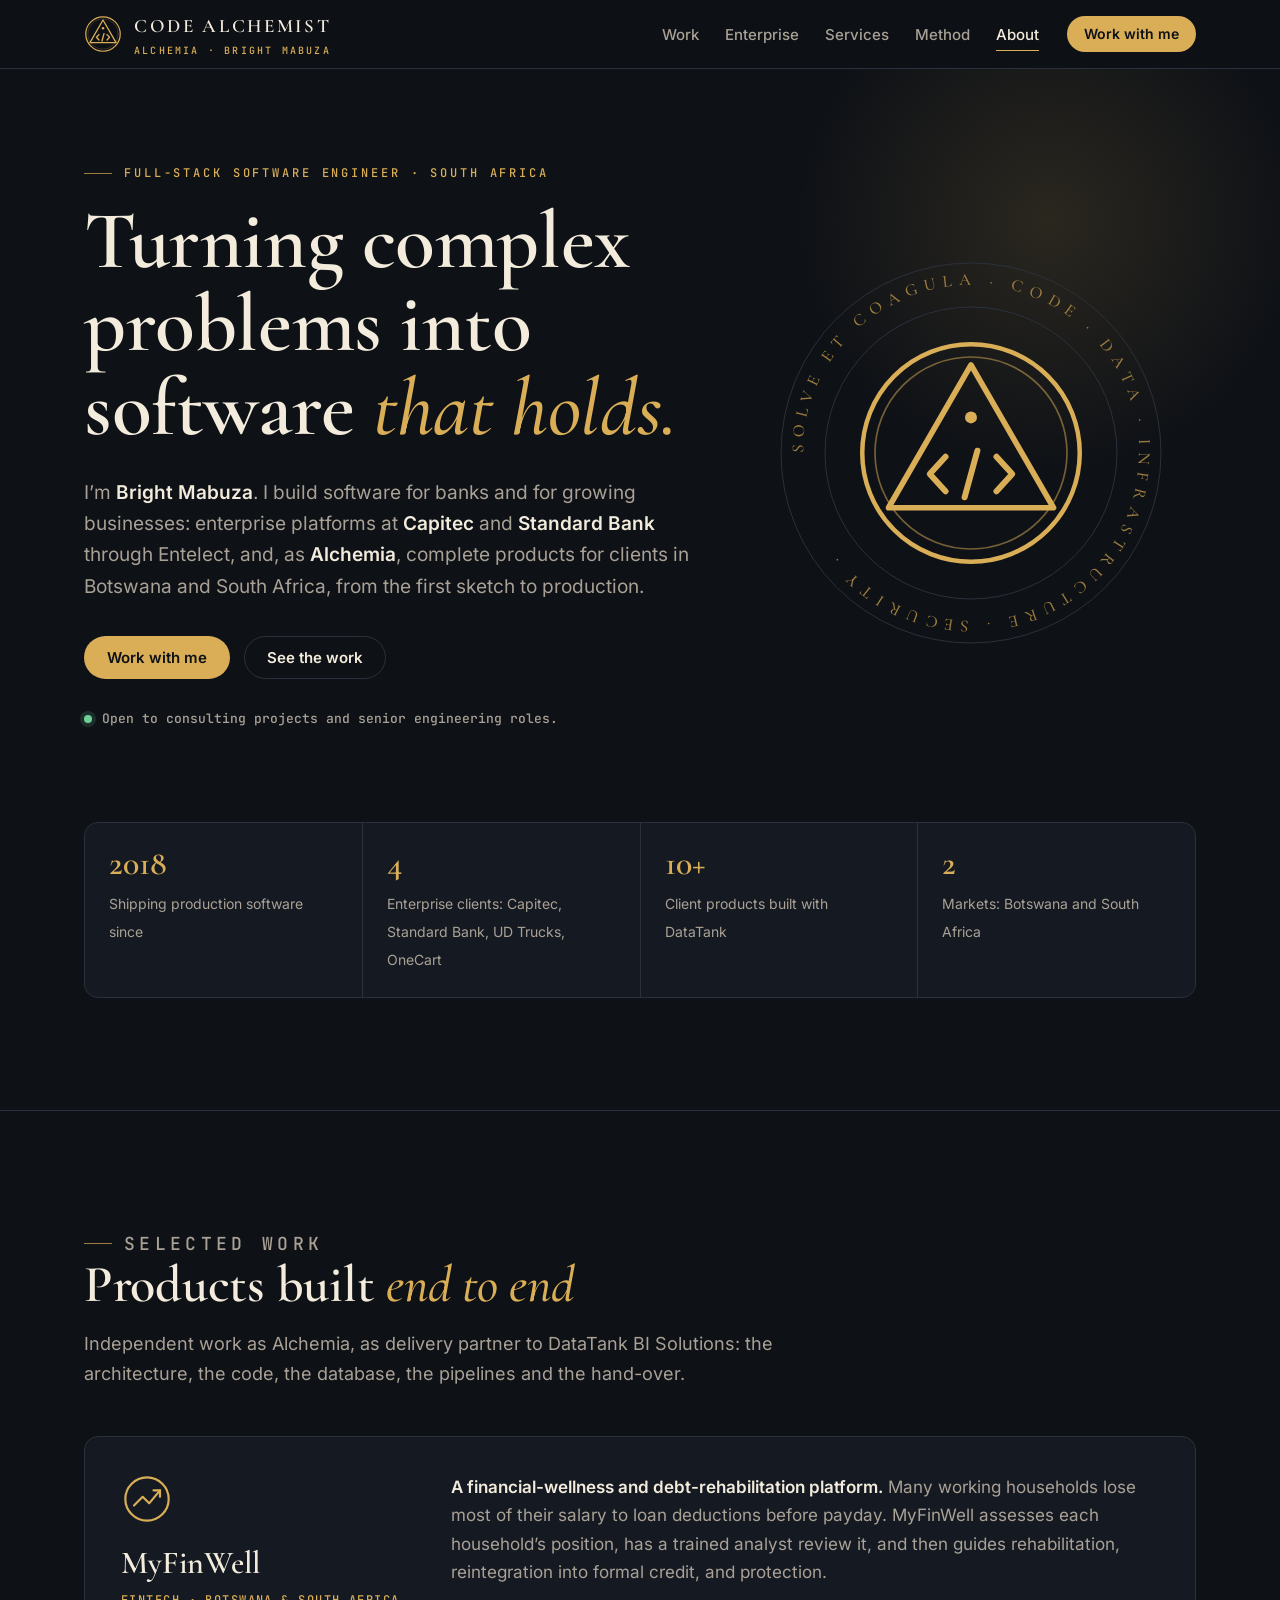
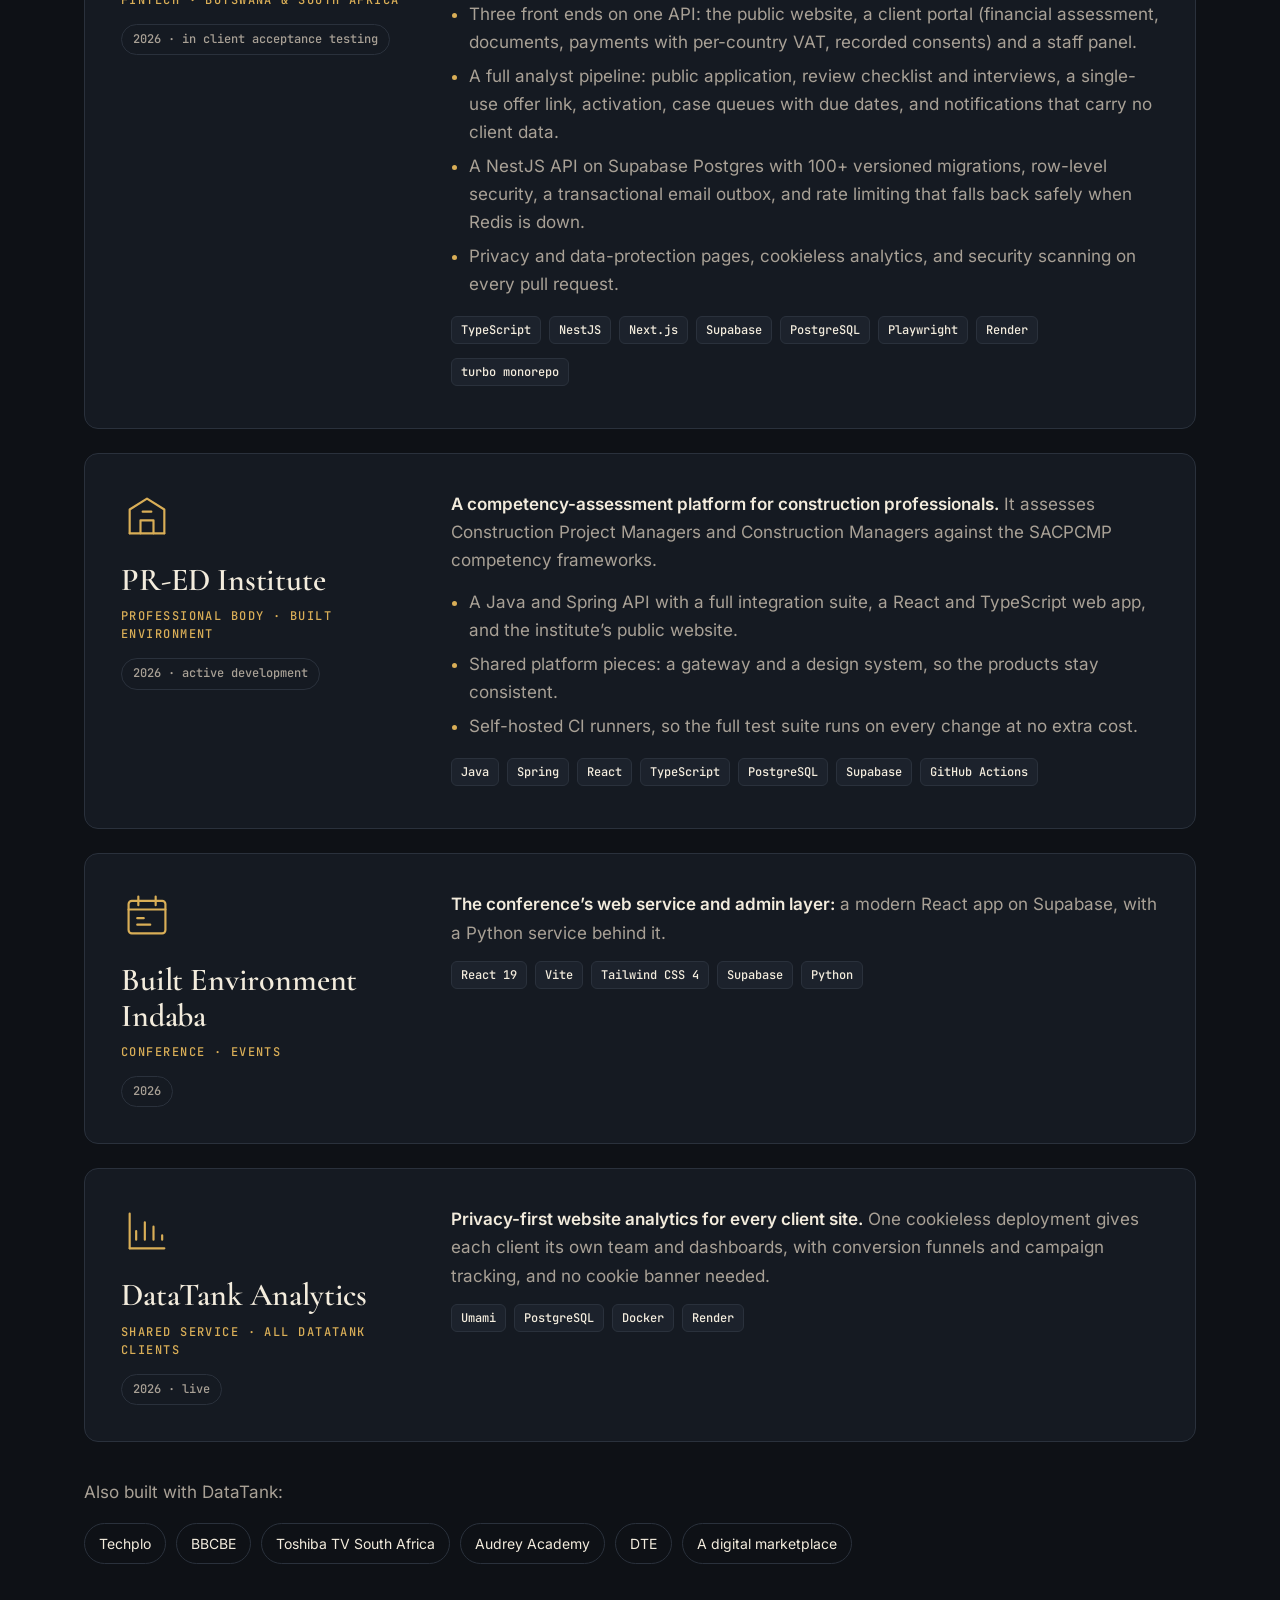
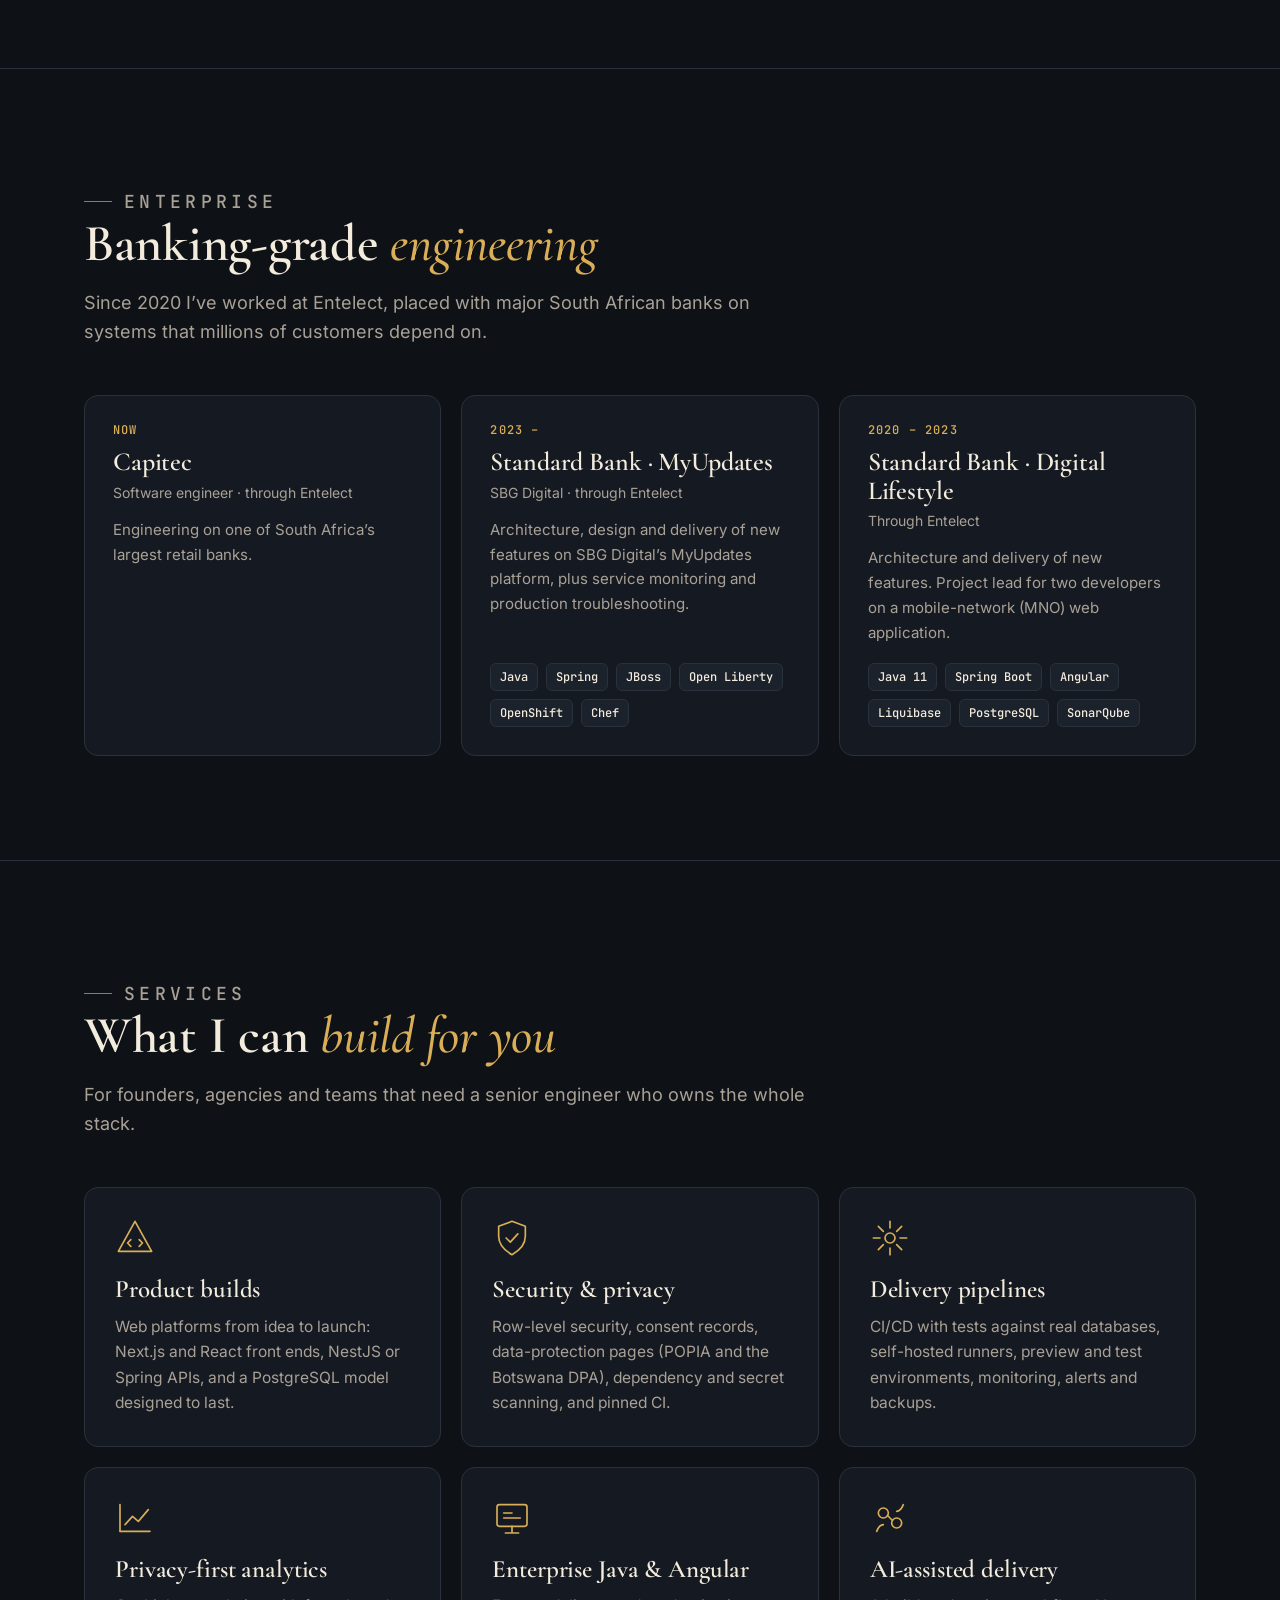
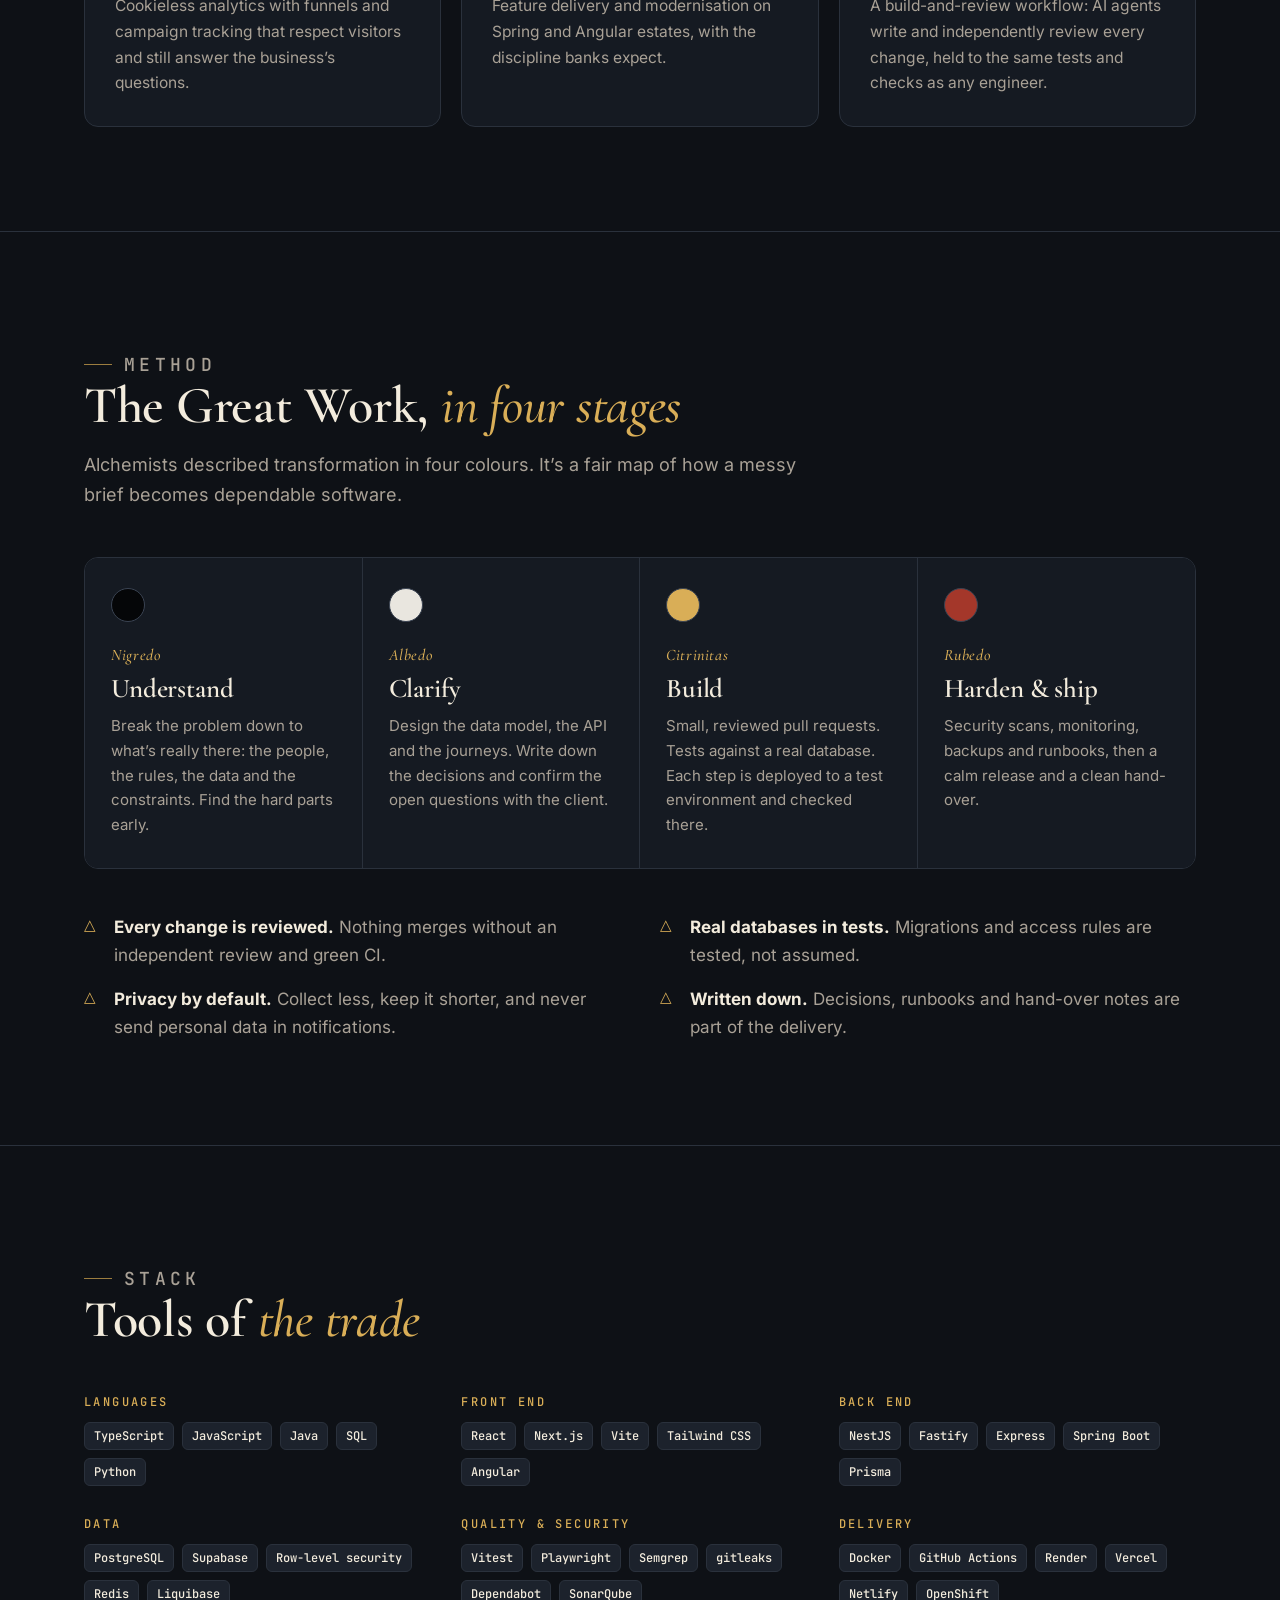
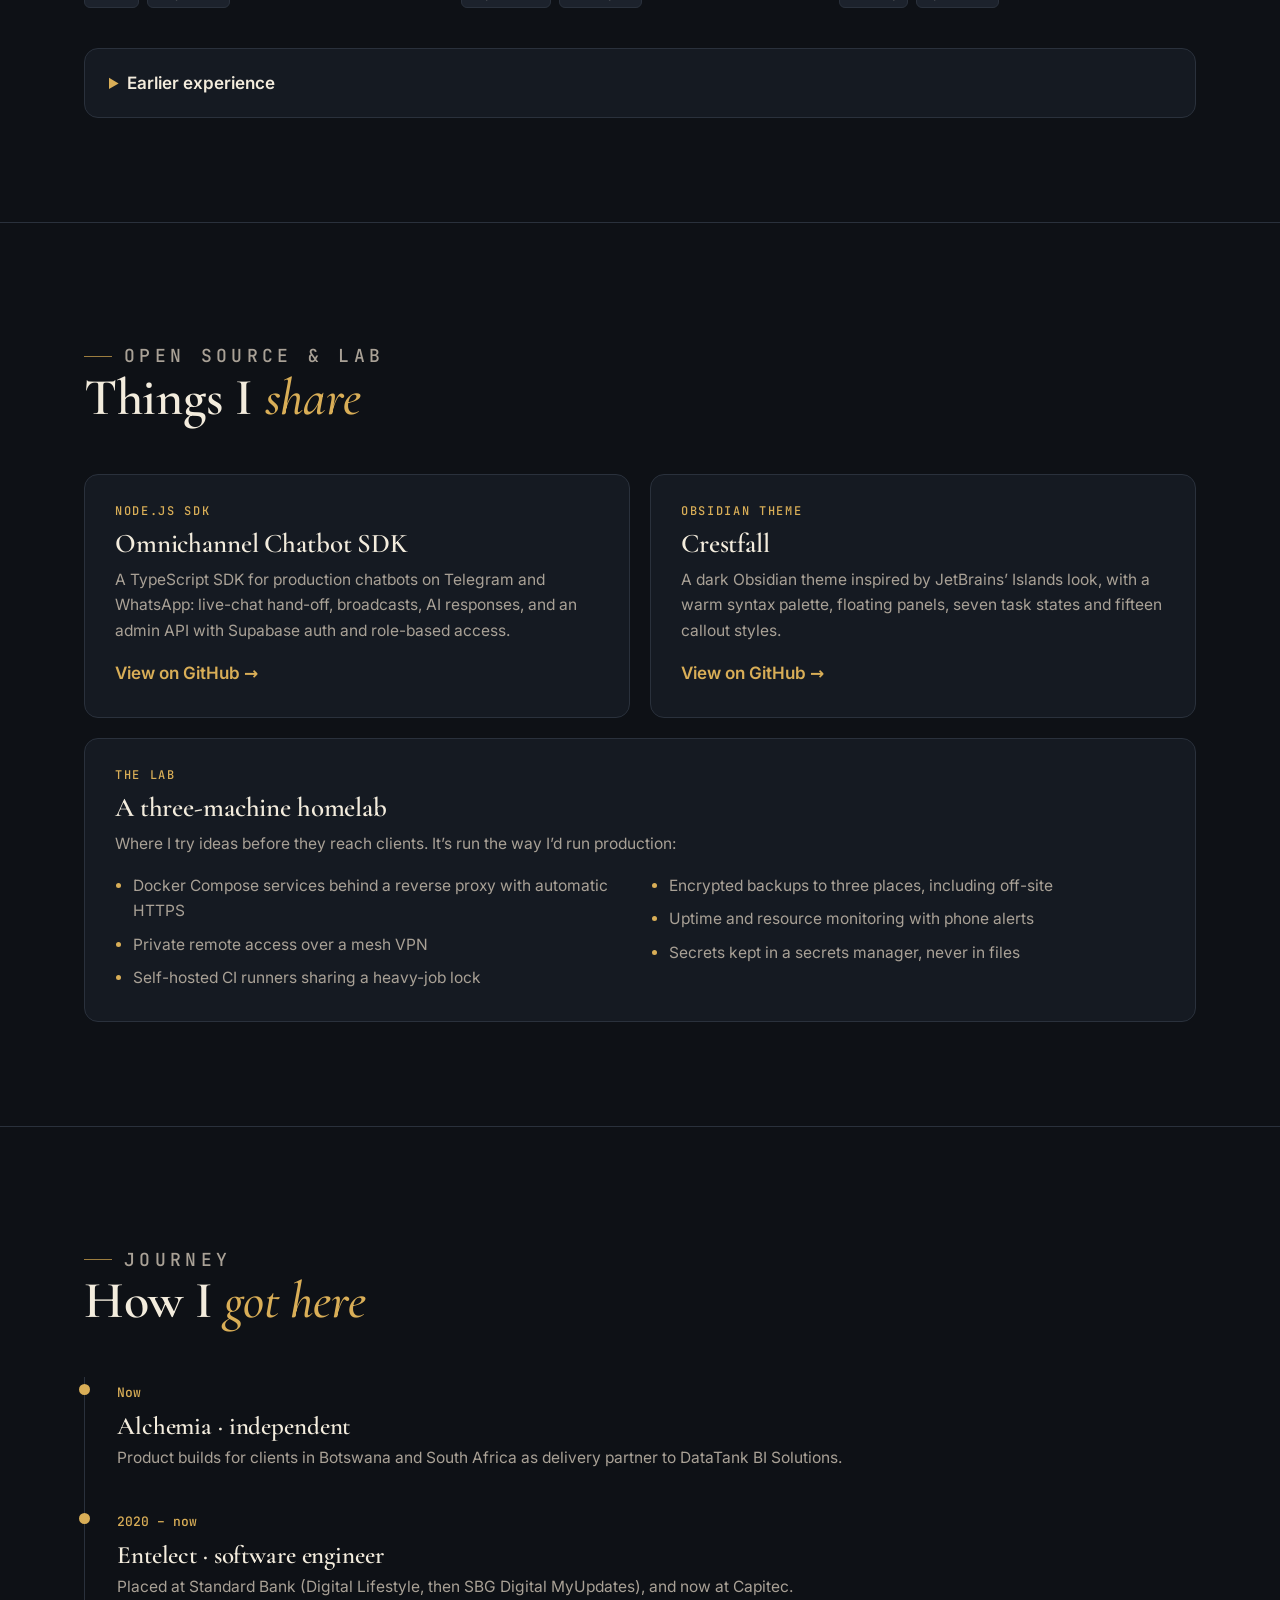
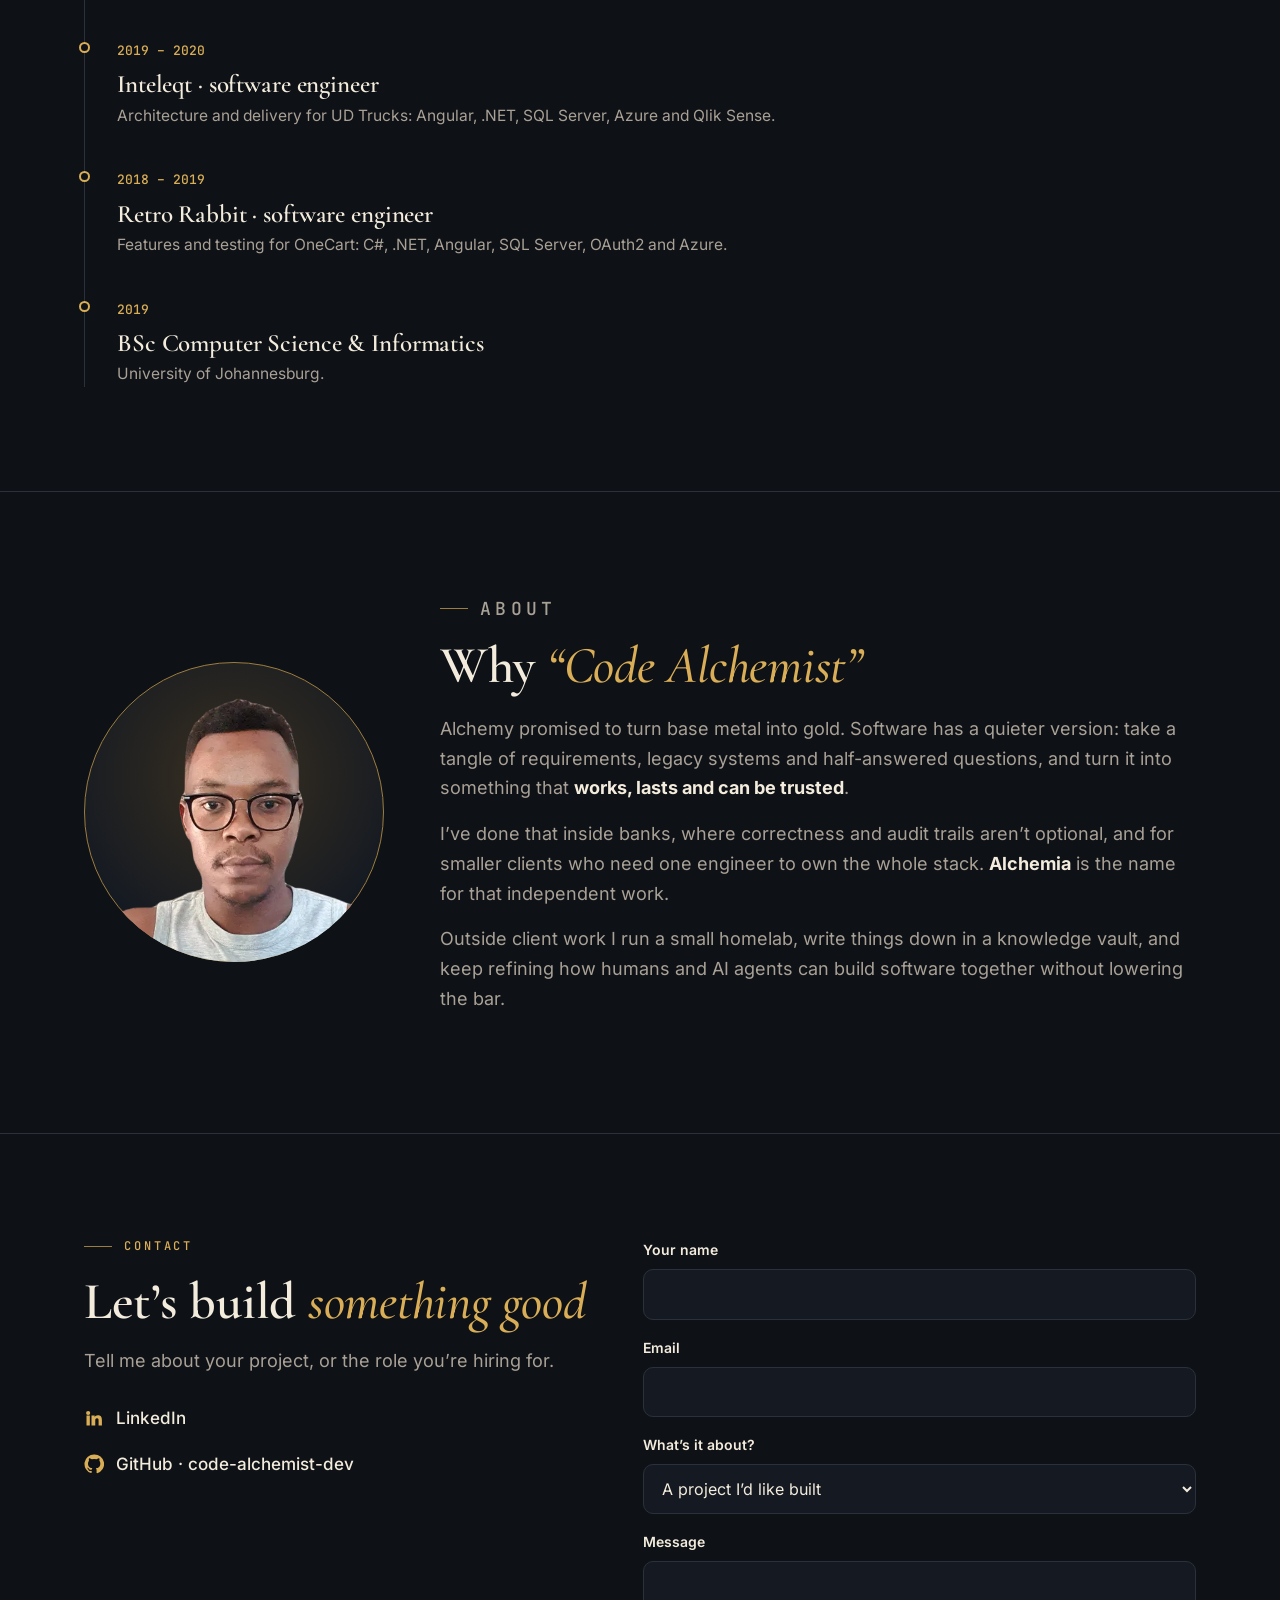
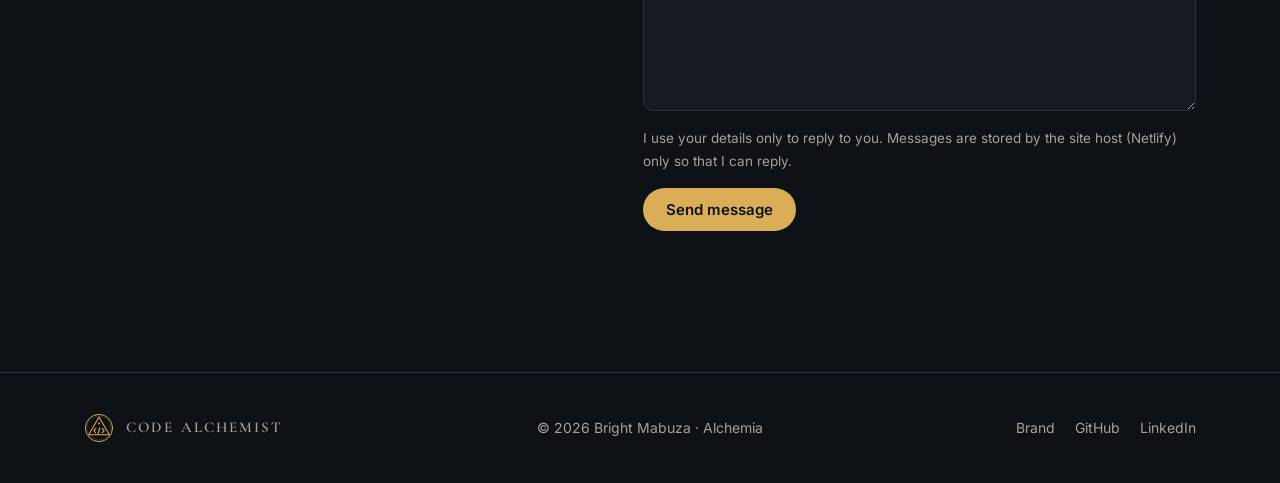
==== index.html @ ad4ffddc "feat: rebuild the portfolio as Code Alchemist · Alchemia A full revamp, from the brand to the conten" ====
<!doctype html>
<html lang="en-ZA">
<head>
  <meta charset="utf-8">
  <meta name="viewport" content="width=device-width, initial-scale=1">
  <title>Bright Mabuza · Code Alchemist — full-stack software engineer</title>
  <meta name="description" content="Bright Mabuza (Code Alchemist, Alchemia) is a full-stack software engineer in South Africa: enterprise banking platforms at Capitec and Standard Bank through Entelect, and product builds for clients in Botswana and South Africa.">
  <link rel="canonical" href="https://bright-mabuza.netlify.app/">
  <meta name="theme-color" content="#0E1116">
  <meta name="color-scheme" content="dark">

  <meta property="og:type" content="website">
  <meta property="og:site_name" content="Code Alchemist · Alchemia">
  <meta property="og:title" content="Bright Mabuza · Code Alchemist">
  <meta property="og:description" content="Full-stack software engineer. Enterprise banking platforms, and product builds from first sketch to production.">
  <meta property="og:url" content="https://bright-mabuza.netlify.app/">
  <meta property="og:image" content="https://bright-mabuza.netlify.app/assets/img/og-image.png">
  <meta property="og:image:width" content="1200">
  <meta property="og:image:height" content="630">
  <meta property="og:image:alt" content="Code Alchemist logo: a gold circle and triangle around code brackets, with the words Code Alchemist, Alchemia, Bright Mabuza.">
  <meta name="twitter:card" content="summary_large_image">

  <link rel="icon" href="/assets/brand/favicon.svg" type="image/svg+xml">
  <link rel="icon" href="/assets/img/favicon-32.png" sizes="32x32" type="image/png">
  <link rel="apple-touch-icon" href="/assets/img/apple-touch-icon.png">
  <link rel="manifest" href="/site.webmanifest">

  <link rel="preload" href="/assets/fonts/cormorant-garamond-latin-600-normal.woff2" as="font" type="font/woff2" crossorigin>
  <link rel="preload" href="/assets/fonts/inter-latin-wght-normal.woff2" as="font" type="font/woff2" crossorigin>
  <link rel="stylesheet" href="/assets/css/styles.css">
  <script src="/assets/js/main.js" defer></script>

  <script type="application/ld+json">
  {
    "@context": "https://schema.org",
    "@type": "Person",
    "name": "Bright Mabuza",
    "alternateName": "Code Alchemist",
    "jobTitle": "Full-stack software engineer",
    "url": "https://bright-mabuza.netlify.app/",
    "image": "https://bright-mabuza.netlify.app/assets/img/bright-mabuza.webp",
    "worksFor": { "@type": "Organization", "name": "Entelect" },
    "alumniOf": { "@type": "CollegeOrUniversity", "name": "University of Johannesburg" },
    "address": { "@type": "PostalAddress", "addressCountry": "ZA" },
    "sameAs": [
      "https://github.com/code-alchemist-dev",
      "https://www.linkedin.com/in/bright-mabuza-08697383/"
    ],
    "knowsAbout": ["TypeScript", "Java", "Spring Boot", "NestJS", "Next.js", "React", "Angular", "PostgreSQL", "Supabase", "DevOps"]
  }
  </script>
</head>
<body>
  <a class="skip-link" href="#main">Skip to content</a>

  <header class="site-header">
    <div class="container header-inner">
      <a class="brand" href="/" aria-label="Code Alchemist, home">
        <img src="/assets/brand/mark.svg" alt="" width="38" height="38">
        <span>
          <span class="brand-name">Code Alchemist</span>
          <span class="brand-sub">ALCHEMIA · BRIGHT MABUZA</span>
        </span>
      </a>
      <button class="nav-toggle" type="button" aria-expanded="false" aria-controls="site-nav" aria-label="Open menu">
        <svg width="22" height="22" viewBox="0 0 24 24" fill="none" stroke="currentColor" stroke-width="2" stroke-linecap="round" aria-hidden="true"><path class="i-open" d="M4 7h16M4 12h16M4 17h16"/><path class="i-close" d="M6 6l12 12M18 6L6 18" hidden/></svg>
      </button>
      <nav class="site-nav" id="site-nav" aria-label="Main">
        <ul class="nav-list">
          <li><a href="#work">Work</a></li>
          <li><a href="#enterprise">Enterprise</a></li>
          <li><a href="#services">Services</a></li>
          <li><a href="#method">Method</a></li>
          <li><a href="#about">About</a></li>
        </ul>
        <a class="btn btn-gold btn-sm" href="#contact">Work with me</a>
      </nav>
    </div>
  </header>

  <main id="main">
    <!-- ================= HERO ================= -->
    <section class="hero" aria-labelledby="hero-title">
      <div class="container">
        <div class="hero-grid">
          <div>
            <p class="eyebrow">Full-stack software engineer · South Africa</p>
            <h1 id="hero-title">Turning complex problems into software <em>that holds.</em></h1>
            <p class="hero-lede">
              I’m <strong>Bright Mabuza</strong>. I build software for banks and for growing businesses:
              enterprise platforms at <strong>Capitec</strong> and <strong>Standard Bank</strong> through Entelect,
              and, as <strong>Alchemia</strong>, complete products for clients in Botswana and South Africa,
              from the first sketch to production.
            </p>
            <div class="hero-ctas">
              <a class="btn btn-gold" href="#contact">Work with me</a>
              <a class="btn btn-ghost" href="#work">See the work</a>
            </div>
            <p class="availability"><span class="dot" aria-hidden="true"></span>Open to consulting projects and senior engineering roles.</p>
          </div>

          <div class="hero-seal" aria-hidden="true">
            <svg viewBox="0 0 400 400">
              <defs><path id="ring-path" d="M200,200 m-168,0 a168,168 0 1,1 336,0 a168,168 0 1,1 -336,0"/></defs>
              <g class="ring">
                <circle cx="200" cy="200" r="190" fill="none" stroke="#2A313C"/>
                <text font-family="Cormorant Garamond, Georgia, serif" font-size="17" letter-spacing="7" fill="#9C7D3F">
                  <textPath href="#ring-path">SOLVE ET COAGULA · CODE · DATA · INFRASTRUCTURE · SECURITY ·</textPath>
                </text>
              </g>
              <circle cx="200" cy="200" r="146" fill="none" stroke="#2A313C"/>
              <g transform="translate(80 80) scale(3.75)" fill="none" stroke="#D9AE57" stroke-linecap="round" stroke-linejoin="round">
                <circle cx="32" cy="32" r="29" stroke-width="1.2"/>
                <circle cx="32" cy="32" r="25.6" stroke-width="0.45" opacity="0.5"/>
                <path d="M32 8.5 L54 46.6 H10 Z" stroke-width="1.5"/>
                <path d="M25.2 33 L21 37.6 L25.2 42.2" stroke-width="1.6"/>
                <path d="M38.8 33 L43 37.6 L38.8 42.2" stroke-width="1.6"/>
                <path d="M33.7 31.4 L30.3 43.8" stroke-width="1.6"/>
                <circle cx="32" cy="22.5" r="1.6" fill="#D9AE57" stroke="none"/>
              </g>
            </svg>
          </div>
        </div>

        <ul class="facts">
          <li><b>2018</b><span>Shipping production software since</span></li>
          <li><b>4</b><span>Enterprise clients: Capitec, Standard Bank, UD Trucks, OneCart</span></li>
          <li><b>10+</b><span>Client products built with DataTank</span></li>
          <li><b>2</b><span>Markets: Botswana and South Africa</span></li>
        </ul>
      </div>
    </section>

    <!-- ================= WORK ================= -->
    <section id="work" aria-labelledby="work-title">
      <div class="container">
        <div class="section-head reveal">
          <p class="eyebrow">Selected work</p>
          <h2 id="work-title">Products built <em>end to end</em></h2>
          <p>Independent work as Alchemia, as delivery partner to DataTank BI Solutions: the architecture, the code, the database, the pipelines and the hand-over.</p>
        </div>

        <div class="work-list">
          <article class="case reveal" aria-labelledby="c-mfw">
            <div class="case-meta">
              <svg class="glyph" viewBox="0 0 48 48" fill="none" stroke="currentColor" stroke-width="2" stroke-linecap="round" stroke-linejoin="round" aria-hidden="true"><circle cx="24" cy="24" r="20"/><path d="M12 30l8-8 6 6 10-12"/><path d="M30 16h6v6"/></svg>
              <h3 id="c-mfw">MyFinWell</h3>
              <p class="client">Fintech · Botswana &amp; South Africa</p>
              <span class="status">2026 · in client acceptance testing</span>
            </div>
            <div class="case-body">
              <p><strong>A financial-wellness and debt-rehabilitation platform.</strong> Many working households lose most of their salary to loan deductions before payday. MyFinWell assesses each household’s position, has a trained analyst review it, and then guides rehabilitation, reintegration into formal credit, and protection.</p>
              <ul>
                <li>Three front ends on one API: the public website, a client portal (financial assessment, documents, payments with per-country VAT, recorded consents) and a staff panel.</li>
                <li>A full analyst pipeline: public application, review checklist and interviews, a single-use offer link, activation, case queues with due dates, and notifications that carry no client data.</li>
                <li>A NestJS API on Supabase Postgres with 100+ versioned migrations, row-level security, a transactional email outbox, and rate limiting that falls back safely when Redis is down.</li>
                <li>Privacy and data-protection pages, cookieless analytics, and security scanning on every pull request.</li>
              </ul>
              <ul class="tags" aria-label="Technologies">
                <li>TypeScript</li><li>NestJS</li><li>Next.js</li><li>Supabase</li><li>PostgreSQL</li><li>Playwright</li><li>Render</li><li>turbo monorepo</li>
              </ul>
            </div>
          </article>

          <article class="case reveal" aria-labelledby="c-pred">
            <div class="case-meta">
              <svg class="glyph" viewBox="0 0 48 48" fill="none" stroke="currentColor" stroke-width="2" stroke-linecap="round" stroke-linejoin="round" aria-hidden="true"><path d="M8 40V18l16-10 16 10v22"/><path d="M8 40h32"/><path d="M18 40V28h12v12"/><path d="M20 20h8"/></svg>
              <h3 id="c-pred">PR-ED Institute</h3>
              <p class="client">Professional body · built environment</p>
              <span class="status">2026 · active development</span>
            </div>
            <div class="case-body">
              <p><strong>A competency-assessment platform for construction professionals.</strong> It assesses Construction Project Managers and Construction Managers against the SACPCMP competency frameworks.</p>
              <ul>
                <li>A Java and Spring API with a full integration suite, a React and TypeScript web app, and the institute’s public website.</li>
                <li>Shared platform pieces: a gateway and a design system, so the products stay consistent.</li>
                <li>Self-hosted CI runners, so the full test suite runs on every change at no extra cost.</li>
              </ul>
              <ul class="tags" aria-label="Technologies">
                <li>Java</li><li>Spring</li><li>React</li><li>TypeScript</li><li>PostgreSQL</li><li>Supabase</li><li>GitHub Actions</li>
              </ul>
            </div>
          </article>

          <article class="case reveal" aria-labelledby="c-bei">
            <div class="case-meta">
              <svg class="glyph" viewBox="0 0 48 48" fill="none" stroke="currentColor" stroke-width="2" stroke-linecap="round" stroke-linejoin="round" aria-hidden="true"><rect x="7" y="10" width="34" height="30" rx="3"/><path d="M7 18h34M16 6v8M32 6v8"/><path d="M15 26h6M15 32h12"/></svg>
              <h3 id="c-bei">Built Environment Indaba</h3>
              <p class="client">Conference · events</p>
              <span class="status">2026</span>
            </div>
            <div class="case-body">
              <p><strong>The conference’s web service and admin layer:</strong> a modern React app on Supabase, with a Python service behind it.</p>
              <ul class="tags" aria-label="Technologies">
                <li>React 19</li><li>Vite</li><li>Tailwind CSS 4</li><li>Supabase</li><li>Python</li>
              </ul>
            </div>
          </article>

          <article class="case reveal" aria-labelledby="c-an">
            <div class="case-meta">
              <svg class="glyph" viewBox="0 0 48 48" fill="none" stroke="currentColor" stroke-width="2" stroke-linecap="round" stroke-linejoin="round" aria-hidden="true"><path d="M8 40V8"/><path d="M8 40h32"/><path d="M14 32v-8M22 32V16M30 32v-12M38 32v-4"/></svg>
              <h3 id="c-an">DataTank Analytics</h3>
              <p class="client">Shared service · all DataTank clients</p>
              <span class="status">2026 · live</span>
            </div>
            <div class="case-body">
              <p><strong>Privacy-first website analytics for every client site.</strong> One cookieless deployment gives each client its own team and dashboards, with conversion funnels and campaign tracking, and no cookie banner needed.</p>
              <ul class="tags" aria-label="Technologies">
                <li>Umami</li><li>PostgreSQL</li><li>Docker</li><li>Render</li>
              </ul>
            </div>
          </article>
        </div>

        <div class="more-clients reveal">
          <p>Also built with DataTank:</p>
          <ul>
            <li>Techplo</li><li>BBCBE</li><li>Toshiba TV South Africa</li><li>Audrey Academy</li><li>DTE</li><li>A digital marketplace</li>
          </ul>
        </div>
      </div>
    </section>

    <!-- ================= ENTERPRISE ================= -->
    <section id="enterprise" aria-labelledby="ent-title">
      <div class="container">
        <div class="section-head reveal">
          <p class="eyebrow">Enterprise</p>
          <h2 id="ent-title">Banking-grade <em>engineering</em></h2>
          <p>Since 2020 I’ve worked at Entelect, placed with major South African banks on systems that millions of customers depend on.</p>
        </div>
        <div class="enterprise">
          <article class="ent reveal">
            <span class="when">NOW</span>
            <h3>Capitec</h3>
            <p class="via">Software engineer · through Entelect</p>
            <p>Engineering on one of South Africa’s largest retail banks.</p>
          </article>
          <article class="ent reveal">
            <span class="when">2023 –</span>
            <h3>Standard Bank · MyUpdates</h3>
            <p class="via">SBG Digital · through Entelect</p>
            <p>Architecture, design and delivery of new features on SBG Digital’s MyUpdates platform, plus service monitoring and production troubleshooting.</p>
            <ul class="tags" aria-label="Technologies"><li>Java</li><li>Spring</li><li>JBoss</li><li>Open Liberty</li><li>OpenShift</li><li>Chef</li></ul>
          </article>
          <article class="ent reveal">
            <span class="when">2020 – 2023</span>
            <h3>Standard Bank · Digital Lifestyle</h3>
            <p class="via">Through Entelect</p>
            <p>Architecture and delivery of new features. Project lead for two developers on a mobile-network (MNO) web application.</p>
            <ul class="tags" aria-label="Technologies"><li>Java 11</li><li>Spring Boot</li><li>Angular</li><li>Liquibase</li><li>PostgreSQL</li><li>SonarQube</li></ul>
          </article>
        </div>
      </div>
    </section>

    <!-- ================= SERVICES ================= -->
    <section id="services" aria-labelledby="svc-title">
      <div class="container">
        <div class="section-head reveal">
          <p class="eyebrow">Services</p>
          <h2 id="svc-title">What I can <em>build for you</em></h2>
          <p>For founders, agencies and teams that need a senior engineer who owns the whole stack.</p>
        </div>
        <div class="services">
          <article class="service reveal">
            <svg class="glyph" viewBox="0 0 48 48" fill="none" stroke="currentColor" stroke-width="2" stroke-linecap="round" stroke-linejoin="round" aria-hidden="true"><path d="M24 4L44 40H4Z"/><path d="M19 26l-4 4 4 4M29 26l4 4-4 4"/></svg>
            <h3>Product builds</h3>
            <p>Web platforms from idea to launch: Next.js and React front ends, NestJS or Spring APIs, and a PostgreSQL model designed to last.</p>
          </article>
          <article class="service reveal">
            <svg class="glyph" viewBox="0 0 48 48" fill="none" stroke="currentColor" stroke-width="2" stroke-linecap="round" stroke-linejoin="round" aria-hidden="true"><path d="M24 4l16 6v12c0 10-7 17-16 22C15 39 8 32 8 22V10Z"/><path d="M17 24l5 5 9-10"/></svg>
            <h3>Security &amp; privacy</h3>
            <p>Row-level security, consent records, data-protection pages (POPIA and the Botswana DPA), dependency and secret scanning, and pinned CI.</p>
          </article>
          <article class="service reveal">
            <svg class="glyph" viewBox="0 0 48 48" fill="none" stroke="currentColor" stroke-width="2" stroke-linecap="round" stroke-linejoin="round" aria-hidden="true"><circle cx="24" cy="24" r="6"/><path d="M24 4v8M24 36v8M4 24h8M36 24h8M10 10l6 6M32 32l6 6M38 10l-6 6M16 32l-6 6"/></svg>
            <h3>Delivery pipelines</h3>
            <p>CI/CD with tests against real databases, self-hosted runners, preview and test environments, monitoring, alerts and backups.</p>
          </article>
          <article class="service reveal">
            <svg class="glyph" viewBox="0 0 48 48" fill="none" stroke="currentColor" stroke-width="2" stroke-linecap="round" stroke-linejoin="round" aria-hidden="true"><path d="M6 40V8"/><path d="M6 40h36"/><path d="M12 32l9-10 7 6 12-14"/></svg>
            <h3>Privacy-first analytics</h3>
            <p>Cookieless analytics with funnels and campaign tracking that respect visitors and still answer the business’s questions.</p>
          </article>
          <article class="service reveal">
            <svg class="glyph" viewBox="0 0 48 48" fill="none" stroke="currentColor" stroke-width="2" stroke-linecap="round" stroke-linejoin="round" aria-hidden="true"><rect x="6" y="8" width="36" height="26" rx="3"/><path d="M16 42h16M24 34v8"/><path d="M14 18h10M14 24h20"/></svg>
            <h3>Enterprise Java &amp; Angular</h3>
            <p>Feature delivery and modernisation on Spring and Angular estates, with the discipline banks expect.</p>
          </article>
          <article class="service reveal">
            <svg class="glyph" viewBox="0 0 48 48" fill="none" stroke="currentColor" stroke-width="2" stroke-linecap="round" stroke-linejoin="round" aria-hidden="true"><circle cx="16" cy="18" r="6"/><circle cx="32" cy="30" r="6"/><path d="M21 21l6 6"/><path d="M8 40c2-5 5-8 8-8M40 8c-2 5-5 8-8 8"/></svg>
            <h3>AI-assisted delivery</h3>
            <p>A build-and-review workflow: AI agents write and independently review every change, held to the same tests and checks as any engineer.</p>
          </article>
        </div>
      </div>
    </section>

    <!-- ================= METHOD ================= -->
    <section id="method" aria-labelledby="method-title">
      <div class="container">
        <div class="section-head reveal">
          <p class="eyebrow">Method</p>
          <h2 id="method-title">The Great Work, <em>in four stages</em></h2>
          <p>Alchemists described transformation in four colours. It’s a fair map of how a messy brief becomes dependable software.</p>
        </div>
        <ol class="stages reveal">
          <li class="stage s-nigredo"><div class="swatch" aria-hidden="true"></div><span class="latin">Nigredo</span><h3>Understand</h3><p>Break the problem down to what’s really there: the people, the rules, the data and the constraints. Find the hard parts early.</p></li>
          <li class="stage s-albedo"><div class="swatch" aria-hidden="true"></div><span class="latin">Albedo</span><h3>Clarify</h3><p>Design the data model, the API and the journeys. Write down the decisions and confirm the open questions with the client.</p></li>
          <li class="stage s-citrinitas"><div class="swatch" aria-hidden="true"></div><span class="latin">Citrinitas</span><h3>Build</h3><p>Small, reviewed pull requests. Tests against a real database. Each step is deployed to a test environment and checked there.</p></li>
          <li class="stage s-rubedo"><div class="swatch" aria-hidden="true"></div><span class="latin">Rubedo</span><h3>Harden &amp; ship</h3><p>Security scans, monitoring, backups and runbooks, then a calm release and a clean hand-over.</p></li>
        </ol>
        <ul class="principles reveal">
          <li><strong>Every change is reviewed.</strong> Nothing merges without an independent review and green CI.</li>
          <li><strong>Real databases in tests.</strong> Migrations and access rules are tested, not assumed.</li>
          <li><strong>Privacy by default.</strong> Collect less, keep it shorter, and never send personal data in notifications.</li>
          <li><strong>Written down.</strong> Decisions, runbooks and hand-over notes are part of the delivery.</li>
        </ul>
      </div>
    </section>

    <!-- ================= STACK ================= -->
    <section id="stack" aria-labelledby="stack-title">
      <div class="container">
        <div class="section-head reveal">
          <p class="eyebrow">Stack</p>
          <h2 id="stack-title">Tools of <em>the trade</em></h2>
        </div>
        <div class="stack reveal">
          <div class="stack-group"><h3>Languages</h3><ul class="tags"><li>TypeScript</li><li>JavaScript</li><li>Java</li><li>SQL</li><li>Python</li></ul></div>
          <div class="stack-group"><h3>Front end</h3><ul class="tags"><li>React</li><li>Next.js</li><li>Vite</li><li>Tailwind CSS</li><li>Angular</li></ul></div>
          <div class="stack-group"><h3>Back end</h3><ul class="tags"><li>NestJS</li><li>Fastify</li><li>Express</li><li>Spring Boot</li><li>Prisma</li></ul></div>
          <div class="stack-group"><h3>Data</h3><ul class="tags"><li>PostgreSQL</li><li>Supabase</li><li>Row-level security</li><li>Redis</li><li>Liquibase</li></ul></div>
          <div class="stack-group"><h3>Quality &amp; security</h3><ul class="tags"><li>Vitest</li><li>Playwright</li><li>Semgrep</li><li>gitleaks</li><li>Dependabot</li><li>SonarQube</li></ul></div>
          <div class="stack-group"><h3>Delivery</h3><ul class="tags"><li>Docker</li><li>GitHub Actions</li><li>Render</li><li>Vercel</li><li>Netlify</li><li>OpenShift</li></ul></div>
        </div>
        <details class="earlier reveal">
          <summary>Earlier experience</summary>
          <ul class="tags"><li>C# / .NET</li><li>MS SQL Server</li><li>Azure</li><li>OAuth2</li><li>Qlik Sense</li><li>JBoss</li><li>Open Liberty</li><li>IBM DB2</li><li>Chef</li><li>Bamboo</li><li>Nexus</li><li>Dart / Flutter</li><li>Kubernetes (k3s)</li></ul>
        </details>
      </div>
    </section>

    <!-- ================= OPEN SOURCE & LAB ================= -->
    <section id="open-source" aria-labelledby="os-title">
      <div class="container">
        <div class="section-head reveal">
          <p class="eyebrow">Open source &amp; lab</p>
          <h2 id="os-title">Things I <em>share</em></h2>
        </div>
        <div class="two-col">
          <article class="card reveal">
            <p class="kicker">Node.js SDK</p>
            <h3>Omnichannel Chatbot SDK</h3>
            <p>A TypeScript SDK for production chatbots on Telegram and WhatsApp: live-chat hand-off, broadcasts, AI responses, and an admin API with Supabase auth and role-based access.</p>
            <a class="link" href="https://github.com/DataTank-BI-Solutions/omnichannel-chatbot-sdk" rel="noopener">View on GitHub <span aria-hidden="true">→</span></a>
          </article>
          <article class="card reveal">
            <p class="kicker">Obsidian theme</p>
            <h3>Crestfall</h3>
            <p>A dark Obsidian theme inspired by JetBrains’ Islands look, with a warm syntax palette, floating panels, seven task states and fifteen callout styles.</p>
            <a class="link" href="https://github.com/code-alchemist-dev/obsidian-crestfall" rel="noopener">View on GitHub <span aria-hidden="true">→</span></a>
          </article>
        </div>
        <article class="card lab reveal">
          <p class="kicker">The lab</p>
          <h3>A three-machine homelab</h3>
          <p>Where I try ideas before they reach clients. It’s run the way I’d run production:</p>
          <ul>
            <li>Docker Compose services behind a reverse proxy with automatic HTTPS</li>
            <li>Private remote access over a mesh VPN</li>
            <li>Self-hosted CI runners sharing a heavy-job lock</li>
            <li>Encrypted backups to three places, including off-site</li>
            <li>Uptime and resource monitoring with phone alerts</li>
            <li>Secrets kept in a secrets manager, never in files</li>
          </ul>
        </article>
      </div>
    </section>

    <!-- ================= JOURNEY ================= -->
    <section id="journey" aria-labelledby="journey-title">
      <div class="container">
        <div class="section-head reveal">
          <p class="eyebrow">Journey</p>
          <h2 id="journey-title">How I <em>got here</em></h2>
        </div>
        <ol class="timeline reveal">
          <li class="now"><span class="when">Now</span><h3>Alchemia · independent</h3><p>Product builds for clients in Botswana and South Africa as delivery partner to DataTank BI Solutions.</p></li>
          <li class="now"><span class="when">2020 – now</span><h3>Entelect · software engineer</h3><p>Placed at Standard Bank (Digital Lifestyle, then SBG Digital MyUpdates), and now at Capitec.</p></li>
          <li><span class="when">2019 – 2020</span><h3>Inteleqt · software engineer</h3><p>Architecture and delivery for UD Trucks: Angular, .NET, SQL Server, Azure and Qlik Sense.</p></li>
          <li><span class="when">2018 – 2019</span><h3>Retro Rabbit · software engineer</h3><p>Features and testing for OneCart: C#, .NET, Angular, SQL Server, OAuth2 and Azure.</p></li>
          <li><span class="when">2019</span><h3>BSc Computer Science &amp; Informatics</h3><p>University of Johannesburg.</p></li>
        </ol>
      </div>
    </section>

    <!-- ================= ABOUT ================= -->
    <section id="about" aria-labelledby="about-title">
      <div class="container about">
        <div class="portrait reveal">
          <img src="/assets/img/bright-mabuza.webp" alt="Bright Mabuza" width="480" height="480" loading="lazy" decoding="async">
        </div>
        <div class="reveal">
          <p class="eyebrow">About</p>
          <h2 id="about-title">Why <em>“Code Alchemist”</em></h2>
          <p class="gap-top">Alchemy promised to turn base metal into gold. Software has a quieter version: take a tangle of requirements, legacy systems and half-answered questions, and turn it into something that <strong>works, lasts and can be trusted</strong>.</p>
          <p>I’ve done that inside banks, where correctness and audit trails aren’t optional, and for smaller clients who need one engineer to own the whole stack. <strong>Alchemia</strong> is the name for that independent work.</p>
          <p>Outside client work I run a small homelab, write things down in a knowledge vault, and keep refining how humans and AI agents can build software together without lowering the bar.</p>
        </div>
      </div>
    </section>

    <!-- ================= CONTACT ================= -->
    <section id="contact" aria-labelledby="contact-title">
      <div class="container contact">
        <div class="reveal">
          <p class="eyebrow">Contact</p>
          <h2 id="contact-title">Let’s build <em>something good</em></h2>
          <p class="contact-intro">Tell me about your project, or the role you’re hiring for.</p>
          <ul class="contact-links">
            <li><a href="https://www.linkedin.com/in/bright-mabuza-08697383/" rel="noopener"><svg viewBox="0 0 24 24" fill="currentColor" aria-hidden="true"><path d="M4.98 3.5a2.5 2.5 0 1 1 0 5 2.5 2.5 0 0 1 0-5zM3 9h4v12H3zM9 9h3.8v1.7h.1c.5-1 1.8-2 3.8-2 4 0 4.8 2.6 4.8 6V21h-4v-5.6c0-1.3 0-3-1.9-3s-2.1 1.4-2.1 2.9V21H9z"/></svg>LinkedIn</a></li>
            <li><a href="https://github.com/code-alchemist-dev" rel="noopener"><svg viewBox="0 0 24 24" fill="currentColor" aria-hidden="true"><path d="M12 .5a11.5 11.5 0 0 0-3.6 22.4c.6.1.8-.3.8-.6v-2c-3.2.7-3.9-1.5-3.9-1.5-.5-1.3-1.3-1.7-1.3-1.7-1-.7.1-.7.1-.7 1.2.1 1.8 1.2 1.8 1.2 1 1.8 2.8 1.3 3.5 1 .1-.8.4-1.3.7-1.6-2.6-.3-5.3-1.3-5.3-5.7 0-1.3.5-2.3 1.2-3.1-.1-.3-.5-1.5.1-3.1 0 0 1-.3 3.2 1.2a11 11 0 0 1 5.8 0c2.2-1.5 3.2-1.2 3.2-1.2.6 1.6.2 2.8.1 3.1.8.8 1.2 1.8 1.2 3.1 0 4.4-2.7 5.4-5.3 5.7.4.4.8 1.1.8 2.2v3.2c0 .3.2.7.8.6A11.5 11.5 0 0 0 12 .5z"/></svg>GitHub · code-alchemist-dev</a></li>
          </ul>
        </div>

        <form class="reveal" name="contact" method="POST" action="/thanks.html" data-netlify="true" netlify-honeypot="company" novalidate>
          <input type="hidden" name="form-name" value="contact">
          <p class="hp"><label>Leave this empty <input name="company" tabindex="-1" autocomplete="off"></label></p>
          <div class="field"><label for="f-name">Your name</label><input id="f-name" name="name" autocomplete="name" required></div>
          <div class="field"><label for="f-email">Email</label><input id="f-email" name="email" type="email" autocomplete="email" required></div>
          <div class="field">
            <label for="f-topic">What’s it about?</label>
            <select id="f-topic" name="topic">
              <option>A project I’d like built</option>
              <option>A role I’m hiring for</option>
              <option>Something else</option>
            </select>
          </div>
          <div class="field"><label for="f-msg">Message</label><textarea id="f-msg" name="message" required></textarea></div>
          <p class="privacy-note">I use your details only to reply to you. Messages are stored by the site host (Netlify) only so that I can reply.</p>
          <div><button class="btn btn-gold" type="submit">Send message</button></div>
          <p class="form-status" role="status" aria-live="polite"></p>
        </form>
      </div>
    </section>
  </main>

  <footer class="site-footer">
    <div class="container footer-inner">
      <a class="brand" href="/" aria-label="Code Alchemist, home"><img src="/assets/brand/mark.svg" alt="" width="30" height="30"><span class="brand-name brand-name-sm">Code Alchemist</span></a>
      <p>© <span data-year>2026</span> Bright Mabuza · Alchemia</p>
      <ul>
        <li><a href="/brand.html">Brand</a></li>
        <li><a href="https://github.com/code-alchemist-dev" rel="noopener">GitHub</a></li>
        <li><a href="https://www.linkedin.com/in/bright-mabuza-08697383/" rel="noopener">LinkedIn</a></li>
      </ul>
    </div>
  </footer>
</body>
</html>
---- assets/css/styles.css ----
/* Code Alchemist — Alchemia. Brand tokens, layout and components.
   Contrast (on --ink #0E1116): --cream 15.6:1, --muted 7.4:1, --gold 9.1:1, --gold-dim 5.0:1. */

@font-face {
  font-family: 'Cormorant Garamond';
  src: url('../fonts/cormorant-garamond-latin-500-normal.woff2') format('woff2');
  font-weight: 500; font-style: normal; font-display: swap;
}
@font-face {
  font-family: 'Cormorant Garamond';
  src: url('../fonts/cormorant-garamond-latin-500-italic.woff2') format('woff2');
  font-weight: 500; font-style: italic; font-display: swap;
}
@font-face {
  font-family: 'Cormorant Garamond';
  src: url('../fonts/cormorant-garamond-latin-600-normal.woff2') format('woff2');
  font-weight: 600; font-style: normal; font-display: swap;
}
@font-face {
  font-family: 'Inter';
  src: url('../fonts/inter-latin-wght-normal.woff2') format('woff2');
  font-weight: 100 900; font-style: normal; font-display: swap;
}
@font-face {
  font-family: 'JetBrains Mono';
  src: url('../fonts/jetbrains-mono-latin-wght-normal.woff2') format('woff2');
  font-weight: 100 800; font-style: normal; font-display: swap;
}

:root {
  --ink: #0e1116;
  --ink-2: #151a22;
  --ink-3: #1c222c;
  --line: #2a313c;
  --cream: #f3ecdd;
  --muted: #a9a196;
  --gold: #d9ae57;
  --gold-2: #ecc97c;
  --gold-dim: #9c7d3f;
  --serif: 'Cormorant Garamond', 'Iowan Old Style', Georgia, serif;
  --sans: 'Inter', system-ui, -apple-system, 'Segoe UI', Roboto, sans-serif;
  --mono: 'JetBrains Mono', ui-monospace, 'SFMono-Regular', Menlo, monospace;
  --max: 1160px;
  --radius: 14px;
  color-scheme: dark;
}

*, *::before, *::after { box-sizing: border-box; }
html { scroll-behavior: smooth; -webkit-text-size-adjust: 100%; scroll-padding-top: 80px; }
body {
  margin: 0;
  background: var(--ink);
  color: var(--cream);
  font: 400 17px/1.65 var(--sans);
  text-rendering: optimizeLegibility;
}
img, svg { display: block; max-width: 100%; }
a { color: var(--gold); text-underline-offset: 3px; }
a:hover { color: var(--gold-2); }
:focus-visible { outline: 2px solid var(--gold-2); outline-offset: 3px; border-radius: 4px; }
::selection { background: var(--gold); color: var(--ink); }

.skip-link {
  position: absolute; left: 16px; top: -60px; z-index: 100;
  background: var(--gold); color: var(--ink); padding: 10px 16px; border-radius: 8px;
  font-weight: 600; text-decoration: none;
}
.skip-link:focus { top: 12px; }

.container { width: 100%; max-width: var(--max); margin: 0 auto; padding: 0 24px; }
.sr-only {
  position: absolute; width: 1px; height: 1px; padding: 0; margin: -1px;
  overflow: hidden; clip: rect(0 0 0 0); white-space: nowrap; border: 0;
}

/* ---------- Header ---------- */
.site-header {
  position: sticky; top: 0; z-index: 50;
  background: rgba(14, 17, 22, 0.88);
  backdrop-filter: blur(10px);
  -webkit-backdrop-filter: blur(10px);
  border-bottom: 1px solid var(--line);
}
.header-inner { display: flex; align-items: center; justify-content: space-between; height: 68px; }
.brand { display: flex; align-items: center; gap: 12px; text-decoration: none; color: var(--cream); }
.brand img { width: 38px; height: 38px; }
.brand-name { font: 600 19px/1 var(--serif); letter-spacing: 0.14em; text-transform: uppercase; }
.brand-sub { display: block; font: 500 10px/1 var(--mono); letter-spacing: 0.22em; color: var(--gold); margin-top: 5px; }
.site-nav { display: flex; align-items: center; gap: 28px; }
.nav-list { display: flex; gap: 26px; list-style: none; margin: 0; padding: 0; }
.nav-list a {
  color: var(--muted); text-decoration: none; font-size: 15px; font-weight: 500;
  padding: 6px 0; border-bottom: 1px solid transparent;
}
.nav-list a:hover, .nav-list a[aria-current] { color: var(--cream); border-bottom-color: var(--gold); }
.nav-toggle {
  display: none; width: 44px; height: 44px; align-items: center; justify-content: center;
  background: transparent; border: 1px solid var(--line); border-radius: 10px; color: var(--cream); cursor: pointer;
}
/* The hidden attribute does not hide SVG children in every browser. */
.nav-toggle [hidden] { display: none; }
.nav-toggle, .btn, a { -webkit-tap-highlight-color: transparent; }

/* ---------- Buttons ---------- */
.btn {
  display: inline-flex; align-items: center; gap: 10px;
  padding: 13px 22px; border-radius: 999px; font: 600 15px/1 var(--sans);
  text-decoration: none; border: 1px solid transparent; cursor: pointer;
  transition: background 0.2s, color 0.2s, border-color 0.2s;
}
.btn-gold { background: var(--gold); color: var(--ink); }
.btn-gold:hover { background: var(--gold-2); color: var(--ink); }
.btn-ghost { border-color: var(--line); color: var(--cream); background: transparent; }
.btn-ghost:hover { border-color: var(--gold); color: var(--gold-2); }
.btn-sm { padding: 10px 16px; font-size: 14px; }

/* ---------- Type helpers ---------- */
.eyebrow {
  font: 500 12px/1.4 var(--mono); letter-spacing: 0.24em; text-transform: uppercase; color: var(--gold);
  display: flex; align-items: center; gap: 12px; margin: 0 0 18px;
}
.eyebrow::before { content: ''; width: 28px; height: 1px; background: var(--gold-dim); flex: none; }
h1, h2, h3 { font-family: var(--serif); font-weight: 600; line-height: 1.1; margin: 0; letter-spacing: -0.005em; }
h2 { font-size: clamp(34px, 5vw, 52px); }
h1 em, h2 em { font-style: italic; font-weight: 500; color: var(--gold); }
.section-head { max-width: 740px; margin-bottom: 48px; }
.section-head p { color: var(--muted); font-size: 18px; margin: 16px 0 0; }

main > section { padding: 104px 0; border-top: 1px solid var(--line); }
main > section.hero { border-top: 0; }

/* ---------- Hero ---------- */
.hero { position: relative; overflow: hidden; padding: 96px 0 112px; }
.hero::before {
  content: ''; position: absolute; top: -20%; right: -10%; width: 720px; height: 720px;
  background: radial-gradient(closest-side, rgba(217, 174, 87, 0.14), transparent 70%);
  pointer-events: none;
}
.hero-grid { display: grid; grid-template-columns: 1.35fr 1fr; gap: 56px; align-items: center; position: relative; }
.hero h1 { font-size: clamp(44px, 7vw, 82px); line-height: 1.02; }
.hero-lede { font-size: 19px; color: var(--muted); max-width: 610px; margin: 26px 0 34px; }
.hero-lede strong { color: var(--cream); font-weight: 600; }
.hero-ctas { display: flex; flex-wrap: wrap; gap: 14px; }
.availability {
  display: flex; align-items: center; gap: 10px; margin-top: 30px;
  font: 500 13px/1.5 var(--mono); color: var(--muted);
}
.availability .dot { width: 8px; height: 8px; border-radius: 50%; background: #6fcf97; box-shadow: 0 0 0 4px rgba(111, 207, 151, 0.15); flex: none; }
.hero-seal { position: relative; justify-self: center; width: min(400px, 100%); aspect-ratio: 1; }
.hero-seal svg { position: absolute; inset: 0; width: 100%; height: 100%; }
.hero-seal .ring { animation: spin 120s linear infinite; transform-origin: 50% 50%; }
@keyframes spin { to { transform: rotate(360deg); } }

.facts { display: grid; grid-template-columns: repeat(4, 1fr); gap: 1px; margin: 80px 0 0; padding: 0; list-style: none; background: var(--line); border: 1px solid var(--line); border-radius: var(--radius); overflow: hidden; }
.facts li { background: var(--ink-2); padding: 24px; }
.facts b { display: block; font: 600 34px/1 var(--serif); color: var(--gold); margin-bottom: 8px; }
.facts span { color: var(--muted); font-size: 14px; }

/* ---------- Work ---------- */
.work-list { display: grid; gap: 24px; }
.case {
  display: grid; grid-template-columns: 290px 1fr; gap: 40px;
  background: var(--ink-2); border: 1px solid var(--line); border-radius: var(--radius); padding: 36px;
}
.case:hover { border-color: #3a4352; }
.glyph { color: var(--gold); }
.case-meta .glyph { width: 52px; height: 52px; margin-bottom: 20px; }
.case-meta h3 { font-size: 32px; }
.case-meta .client { font: 500 12px/1.5 var(--mono); letter-spacing: 0.12em; text-transform: uppercase; color: var(--gold); margin: 10px 0 14px; }
.case-meta .status { display: inline-block; font: 500 12px/1.3 var(--mono); color: var(--muted); border: 1px solid var(--line); border-radius: 999px; padding: 7px 11px; }
.case-body p { margin: 0 0 14px; color: var(--muted); }
.case-body p strong { color: var(--cream); font-weight: 600; }
.case-body > ul { margin: 0 0 18px; padding-left: 18px; color: var(--muted); }
.case-body > ul li { margin-bottom: 6px; }
.case-body > ul li::marker { color: var(--gold); }
ul.tags { display: flex; flex-wrap: wrap; gap: 8px; list-style: none; padding: 0; margin: 0; }
ul.tags li { font: 500 12px/1 var(--mono); color: var(--cream); background: var(--ink-3); border: 1px solid var(--line); border-radius: 6px; padding: 7px 9px; }
.more-clients { margin-top: 36px; color: var(--muted); }
.more-clients ul { display: flex; flex-wrap: wrap; gap: 10px; list-style: none; padding: 0; margin: 14px 0 0; }
.more-clients li { border: 1px solid var(--line); border-radius: 999px; padding: 8px 14px; font-size: 14px; color: var(--cream); }

/* ---------- Enterprise ---------- */
.enterprise { display: grid; grid-template-columns: repeat(3, 1fr); gap: 20px; }
.ent { background: var(--ink-2); border: 1px solid var(--line); border-radius: var(--radius); padding: 28px; display: flex; flex-direction: column; }
.ent .when { font: 500 12px/1 var(--mono); color: var(--gold); letter-spacing: 0.1em; }
.ent h3 { font-size: 26px; margin: 12px 0 4px; }
.ent .via { color: var(--muted); font-size: 14px; margin: 0 0 14px; }
.ent p { color: var(--muted); font-size: 15px; margin: 0 0 18px; }
.ent ul.tags { margin-top: auto; }

/* ---------- Services ---------- */
.services { display: grid; grid-template-columns: repeat(3, 1fr); gap: 20px; }
.service { background: var(--ink-2); border: 1px solid var(--line); border-radius: var(--radius); padding: 30px; }
.service .glyph { width: 40px; height: 40px; margin-bottom: 18px; }
.service h3 { font-size: 25px; margin-bottom: 10px; }
.service p { color: var(--muted); font-size: 15.5px; margin: 0; }

/* ---------- Method (the four stages) ---------- */
.stages { display: grid; grid-template-columns: repeat(4, 1fr); border: 1px solid var(--line); border-radius: var(--radius); overflow: hidden; list-style: none; margin: 0; padding: 0; }
.stage { padding: 30px 26px; border-right: 1px solid var(--line); background: var(--ink-2); }
.stage:last-child { border-right: 0; }
.stage .swatch { width: 34px; height: 34px; border-radius: 50%; border: 1px solid #3a4352; margin-bottom: 18px; }
.stage .latin { font: italic 500 16px/1 var(--serif); color: var(--gold); letter-spacing: 0.04em; }
.stage h3 { font-size: 27px; margin: 6px 0 10px; }
.stage p { color: var(--muted); font-size: 15px; margin: 0; }
.s-nigredo .swatch { background: #050608; }
.s-albedo .swatch { background: #e9e6df; }
.s-citrinitas .swatch { background: var(--gold); }
.s-rubedo .swatch { background: #a4372a; }
.principles { display: grid; grid-template-columns: repeat(2, 1fr); gap: 16px 40px; margin: 44px 0 0; padding: 0; list-style: none; }
.principles li { padding-left: 30px; position: relative; color: var(--muted); }
.principles li strong { color: var(--cream); }
.principles li::before { content: '△'; position: absolute; left: 0; top: 0; color: var(--gold); font-size: 15px; }

/* ---------- Stack ---------- */
.stack { display: grid; grid-template-columns: repeat(3, 1fr); gap: 32px 20px; }
.stack-group h3 { font: 500 12px/1 var(--mono); letter-spacing: 0.2em; text-transform: uppercase; color: var(--gold); margin-bottom: 14px; }
.earlier { margin-top: 40px; border: 1px solid var(--line); border-radius: var(--radius); padding: 0 24px; background: var(--ink-2); }
.earlier summary { cursor: pointer; padding: 20px 0; font-weight: 600; }
.earlier summary::marker { color: var(--gold); }
.earlier[open] summary { border-bottom: 1px solid var(--line); margin-bottom: 20px; }
.earlier ul.tags { padding-bottom: 24px; }

/* ---------- Open source & lab ---------- */
.two-col { display: grid; grid-template-columns: 1fr 1fr; gap: 20px; }
.card { background: var(--ink-2); border: 1px solid var(--line); border-radius: var(--radius); padding: 30px; }
.card .kicker { font: 500 12px/1 var(--mono); letter-spacing: 0.14em; text-transform: uppercase; color: var(--gold); margin: 0 0 12px; }
.card h3 { font-size: 27px; margin-bottom: 8px; }
.card p { color: var(--muted); margin: 0 0 16px; font-size: 15.5px; }
.card .link { font-weight: 600; text-decoration: none; }
.lab { margin-top: 20px; }
.lab ul { columns: 2; column-gap: 40px; color: var(--muted); padding-left: 18px; margin: 0; font-size: 15.5px; }
.lab li { margin-bottom: 8px; break-inside: avoid; }
.lab li::marker { color: var(--gold); }

/* ---------- Timeline ---------- */
.timeline { list-style: none; margin: 0; padding: 0; border-left: 1px solid var(--line); max-width: 820px; }
.timeline li { position: relative; padding: 0 0 36px 32px; }
.timeline li:last-child { padding-bottom: 0; }
.timeline li::before { content: ''; position: absolute; left: -6px; top: 7px; width: 11px; height: 11px; border-radius: 50%; background: var(--ink); border: 2px solid var(--gold); }
.timeline li.now::before { background: var(--gold); }
.timeline .when { font: 500 13px/1 var(--mono); color: var(--gold); }
.timeline h3 { font-size: 25px; margin: 8px 0 4px; }
.timeline p { color: var(--muted); margin: 0; font-size: 15.5px; }

/* ---------- About ---------- */
.about { display: grid; grid-template-columns: 300px 1fr; gap: 56px; align-items: center; }
.portrait { position: relative; width: 300px; aspect-ratio: 1; }
.portrait::before { content: ''; position: absolute; inset: 0; border-radius: 50%; background: radial-gradient(circle at 50% 38%, #3a3020, var(--ink-2) 72%); border: 1px solid var(--gold-dim); }
.portrait img { position: relative; width: 100%; height: 100%; border-radius: 50%; object-fit: cover; }
.about p { color: var(--muted); font-size: 18px; margin: 0 0 16px; }
.about p strong { color: var(--cream); }

/* ---------- Contact ---------- */
.contact { display: grid; grid-template-columns: 1fr 1.1fr; gap: 56px; }
.contact-links { list-style: none; padding: 0; margin: 28px 0 0; display: grid; gap: 14px; }
.contact-links a { display: inline-flex; align-items: center; gap: 12px; color: var(--cream); text-decoration: none; font-weight: 500; }
.contact-links a:hover { color: var(--gold-2); }
.contact-links svg { width: 20px; height: 20px; color: var(--gold); flex: none; }
form { display: grid; gap: 16px; }
.field { display: grid; gap: 8px; }
.field label { font-size: 14px; font-weight: 600; }
.field input, .field textarea, .field select {
  width: 100%; background: var(--ink-2); color: var(--cream); border: 1px solid var(--line); border-radius: 10px;
  padding: 13px 14px; font: 400 16px/1.4 var(--sans);
}
.field textarea { min-height: 150px; resize: vertical; }
.field input:focus-visible, .field textarea:focus-visible, .field select:focus-visible { outline: 2px solid var(--gold-2); outline-offset: 1px; border-color: var(--gold); }
.hp { position: absolute; left: -9999px; width: 1px; height: 1px; overflow: hidden; }
.privacy-note { font-size: 13.5px; color: var(--muted); margin: 0; }
.form-status { font-size: 15px; margin: 0; min-height: 1.4em; }
.form-status.ok { color: #6fcf97; }
.form-status.err { color: #f09a7a; }

.gap-top { margin-top: 20px !important; }
.contact-intro { color: var(--muted); font-size: 18px; margin: 16px 0 0; }

/* ---------- Footer ---------- */
.site-footer { border-top: 1px solid var(--line); padding: 40px 0; color: var(--muted); font-size: 14px; }
.footer-inner { display: flex; justify-content: space-between; align-items: center; gap: 20px; flex-wrap: wrap; }
.footer-inner .brand img { width: 30px; height: 30px; }
.brand-name-sm { font-size: 15px; }
.footer-inner p { margin: 0; }
.site-footer ul { display: flex; flex-wrap: wrap; gap: 20px; list-style: none; margin: 0; padding: 0; }
.site-footer a { color: var(--muted); text-decoration: none; }
.site-footer a:hover { color: var(--gold-2); }

/* ---------- Brand page ---------- */
.page-hero { padding: 80px 0 24px; }
.page-hero h1 { font-size: clamp(40px, 6vw, 68px); }
.page-hero p { color: var(--muted); font-size: 18px; max-width: 680px; margin: 18px 0 0; }
.brand-section { padding: 56px 0; border-top: 1px solid var(--line); }
.brand-section h2 { font-size: clamp(28px, 4vw, 38px); margin-bottom: 24px; }
.logo-stage { border: 1px solid var(--line); border-radius: var(--radius); padding: 48px; display: grid; place-items: center; background: var(--ink-2); }
.logo-stage.light { background: var(--cream); }
.logo-grid { display: grid; grid-template-columns: 1fr 1fr; gap: 20px; }
.logo-grid .wide { grid-column: 1 / -1; }
.logo-stage img.mark { width: 160px; }
.logo-stage img.fav { width: 96px; }
.caption { font: 500 13px/1.5 var(--mono); color: var(--muted); margin: 10px 0 0; }
.swatches { display: grid; grid-template-columns: repeat(5, 1fr); gap: 14px; list-style: none; padding: 0; margin: 0; }
.sw { border: 1px solid var(--line); border-radius: var(--radius); overflow: hidden; background: var(--ink-2); }
.sw i { display: block; height: 96px; }
.sw div { padding: 12px 14px; font: 500 13px/1.5 var(--mono); }
.sw div span { color: var(--muted); display: block; }
.type-row { border-bottom: 1px solid var(--line); padding: 24px 0; display: grid; grid-template-columns: 240px 1fr; gap: 24px; align-items: baseline; }
.type-row .meta { font: 500 13px/1.5 var(--mono); color: var(--muted); }
.downloads { display: flex; flex-wrap: wrap; gap: 12px; }
.do-dont { display: grid; grid-template-columns: 1fr 1fr; gap: 20px; }
.do-dont ul { color: var(--muted); padding-left: 18px; margin: 0; }
.do-dont li { margin-bottom: 6px; }

/* ---------- Simple pages ---------- */
.simple { min-height: 70vh; display: grid; place-items: center; text-align: center; padding: 80px 0; }
.simple img { width: 96px; margin: 0 auto 28px; }
.simple h1 { font-size: clamp(40px, 6vw, 64px); margin-bottom: 16px; }
.simple p { color: var(--muted); margin: 0 0 28px; }

/* ---------- Reveal (progressive; off for reduced motion) ---------- */
.js .reveal { opacity: 0; transform: translateY(14px); transition: opacity 0.6s ease, transform 0.6s ease; }
.js .reveal.in { opacity: 1; transform: none; }

/* ---------- Responsive ---------- */
@media (max-width: 1000px) {
  .hero-grid { grid-template-columns: 1fr; gap: 40px; }
  .hero-seal { width: min(260px, 70%); order: -1; justify-self: start; }
  .case { grid-template-columns: 1fr; gap: 20px; }
  .services, .enterprise, .stack { grid-template-columns: 1fr 1fr; }
  .stages { grid-template-columns: 1fr 1fr; }
  .stage:nth-child(2) { border-right: 0; }
  .stage:nth-child(-n+2) { border-bottom: 1px solid var(--line); }
  .facts { grid-template-columns: 1fr 1fr; }
  .swatches { grid-template-columns: repeat(3, 1fr); }
}
@media (max-width: 860px) {
  .nav-toggle { display: inline-flex; }
  .site-nav { display: none; position: absolute; top: 68px; left: 0; right: 0; background: var(--ink); border-bottom: 1px solid var(--line); padding: 8px 24px 24px; flex-direction: column; align-items: stretch; gap: 0; max-height: calc(100vh - 68px); max-height: calc(100dvh - 68px); overflow-y: auto; }
  .site-nav.open { display: flex; }
  .nav-list { flex-direction: column; gap: 0; }
  .nav-list li { border-bottom: 1px solid var(--line); }
  .nav-list a { display: block; padding: 15px 0; font-size: 17px; border: 0; }
  .site-nav .btn { margin-top: 18px; justify-content: center; }
  .about, .contact, .two-col, .logo-grid, .do-dont { grid-template-columns: 1fr; }
  .portrait { width: 220px; }
  .lab ul { columns: 1; }
  .principles { grid-template-columns: 1fr; }
  .type-row { grid-template-columns: 1fr; gap: 8px; }
}
@media (max-width: 600px) {
  body { font-size: 16px; }
  .container { padding: 0 16px; }
  .site-nav { padding: 8px 16px 20px; }
  main > section { padding: 72px 0; }
  .hero { padding: 48px 0 72px; }
  .services, .enterprise, .stack, .stages, .facts { grid-template-columns: 1fr; }
  .stage { border-right: 0; border-bottom: 1px solid var(--line); }
  .stage:nth-child(2) { border-bottom: 1px solid var(--line); }
  .stage:last-child { border-bottom: 0; }
  .case { padding: 24px; }
  .brand-sub { display: none; }
  .swatches { grid-template-columns: 1fr 1fr; }
  .logo-stage { padding: 28px 16px; }
}
@media (prefers-reduced-motion: reduce) {
  html { scroll-behavior: auto; }
  .hero-seal .ring { animation: none; }
  .js .reveal { opacity: 1; transform: none; transition: none; }
}

/* Brand page swatches and type samples (classes, so the CSP needs no inline styles) */
.c-ink { background: #0e1116; }
.c-ink2 { background: #151a22; }
.c-gold { background: #d9ae57; }
.c-cream { background: #f3ecdd; }
.c-muted { background: #a9a196; }
.t-serif { font: 600 34px/1.2 var(--serif); }
.t-sans { font: 400 19px/1.5 var(--sans); }
.t-mono { font: 500 16px/1.5 var(--mono); letter-spacing: 0.22em; color: var(--gold); }
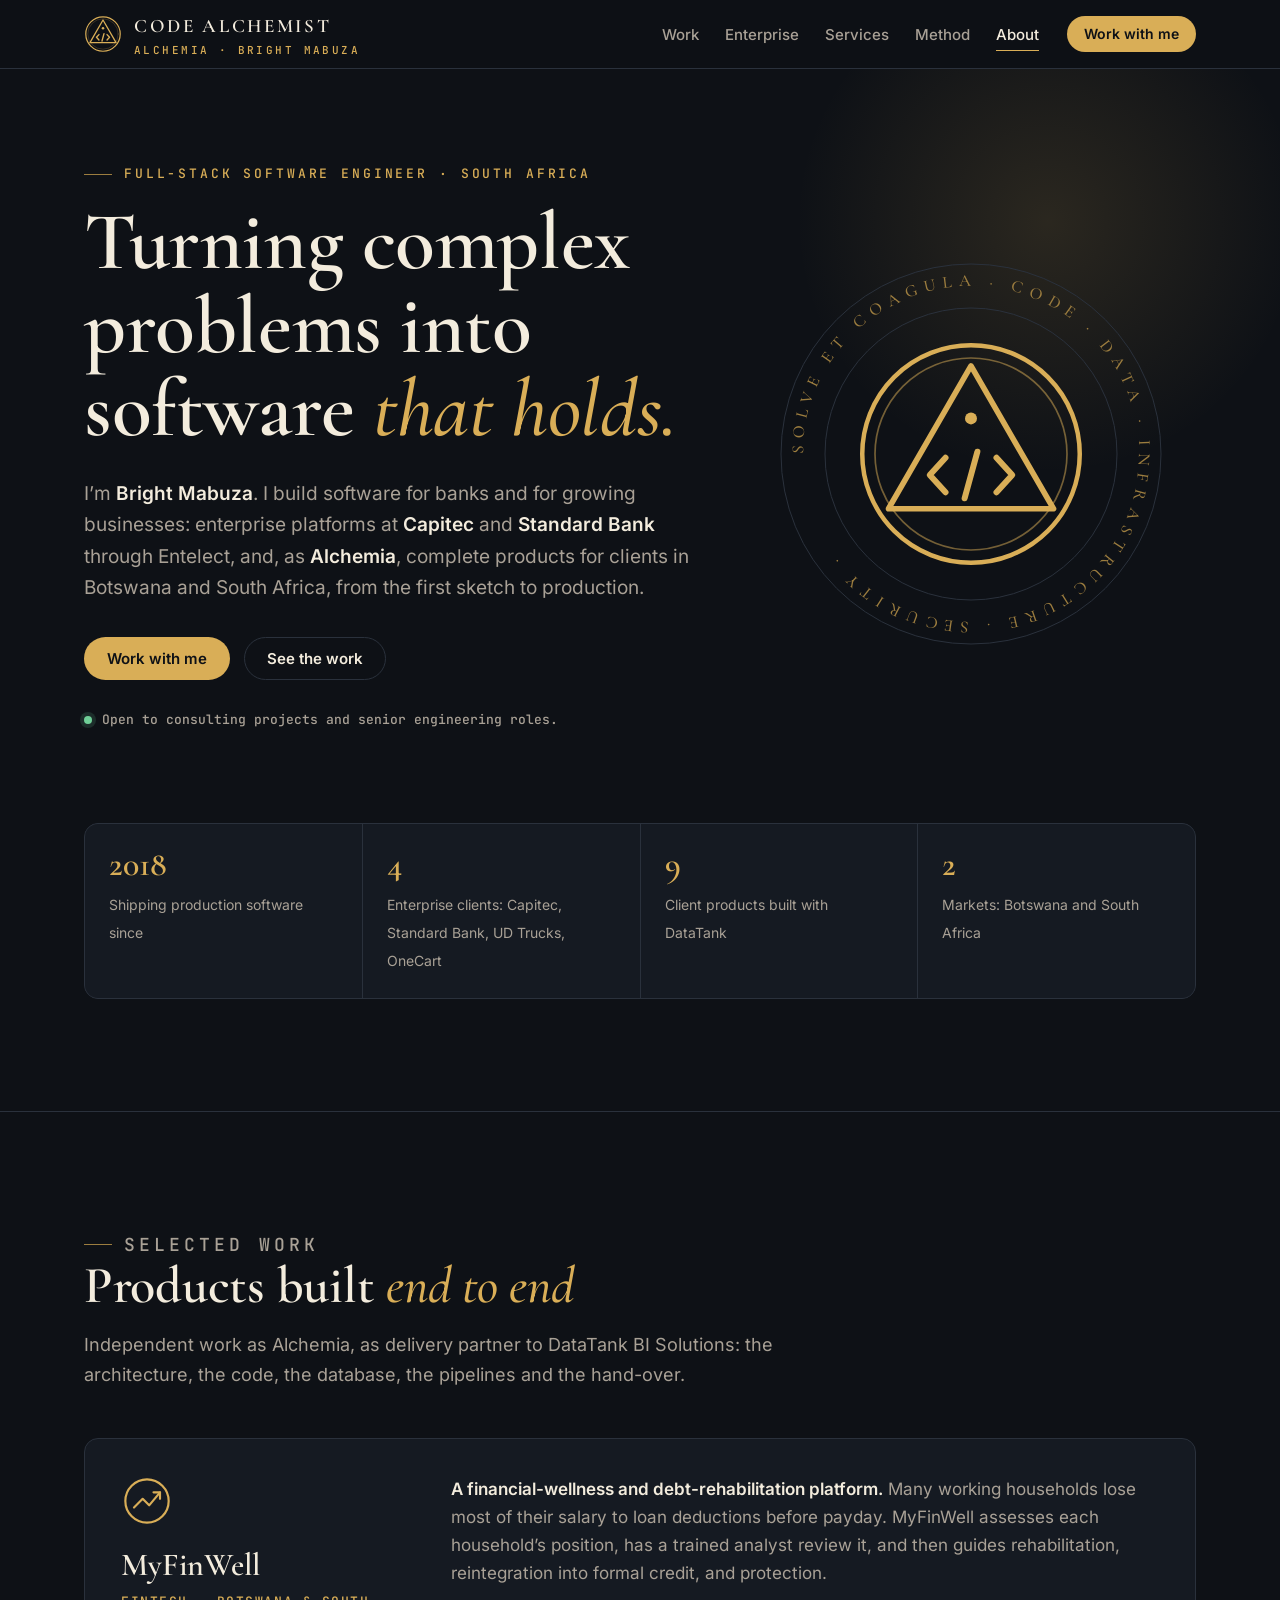
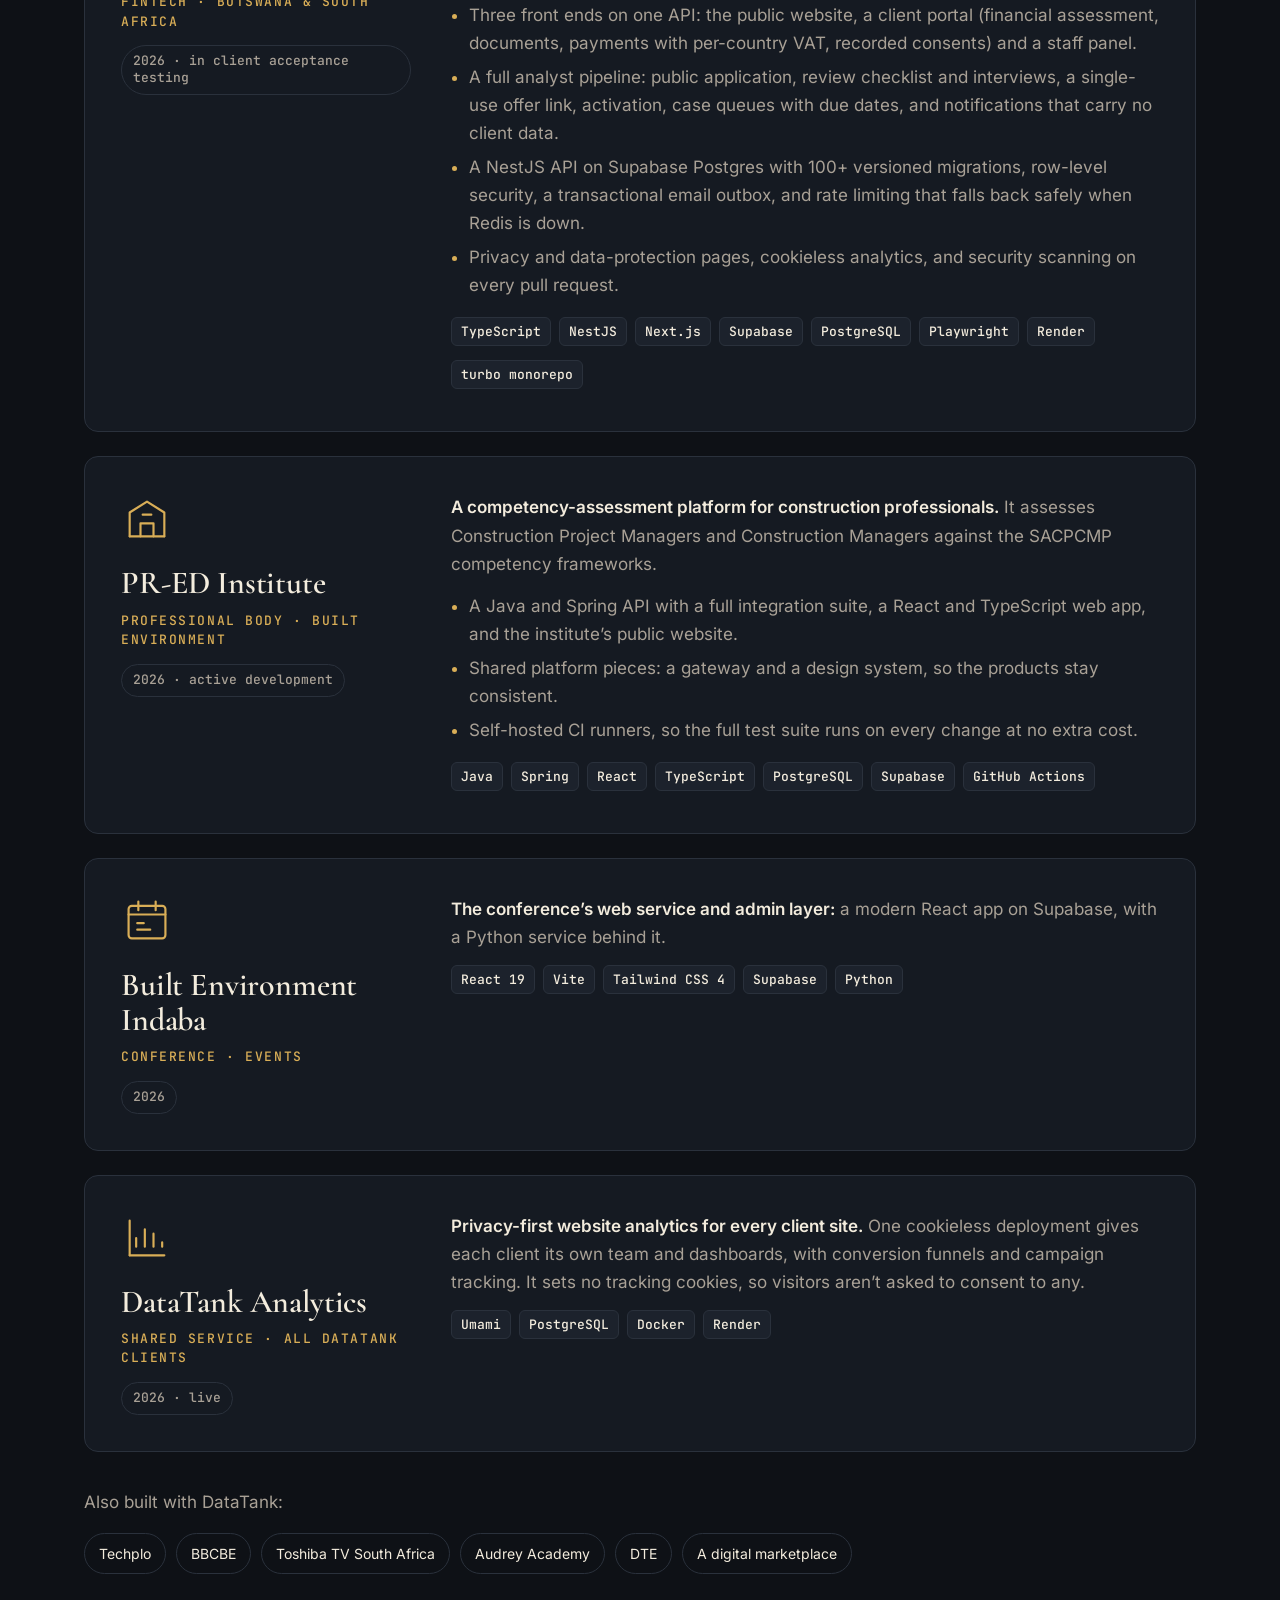
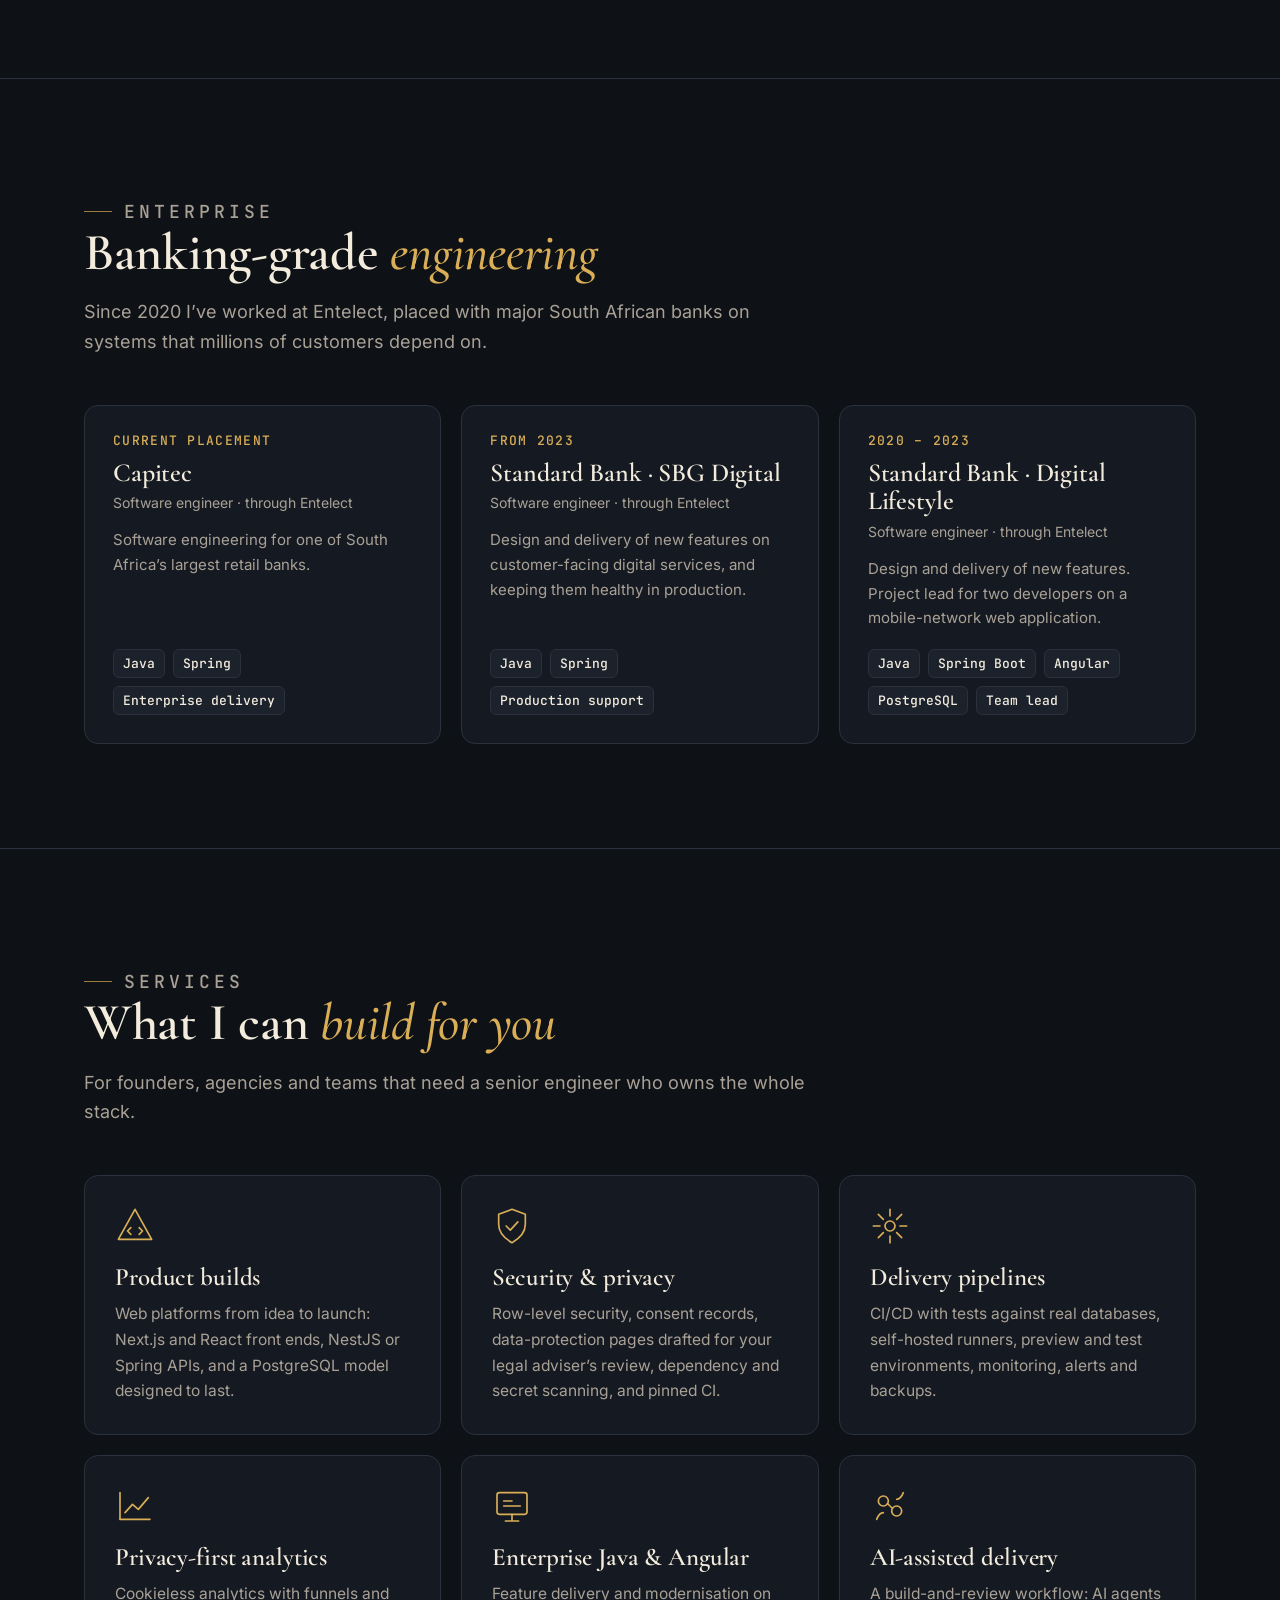
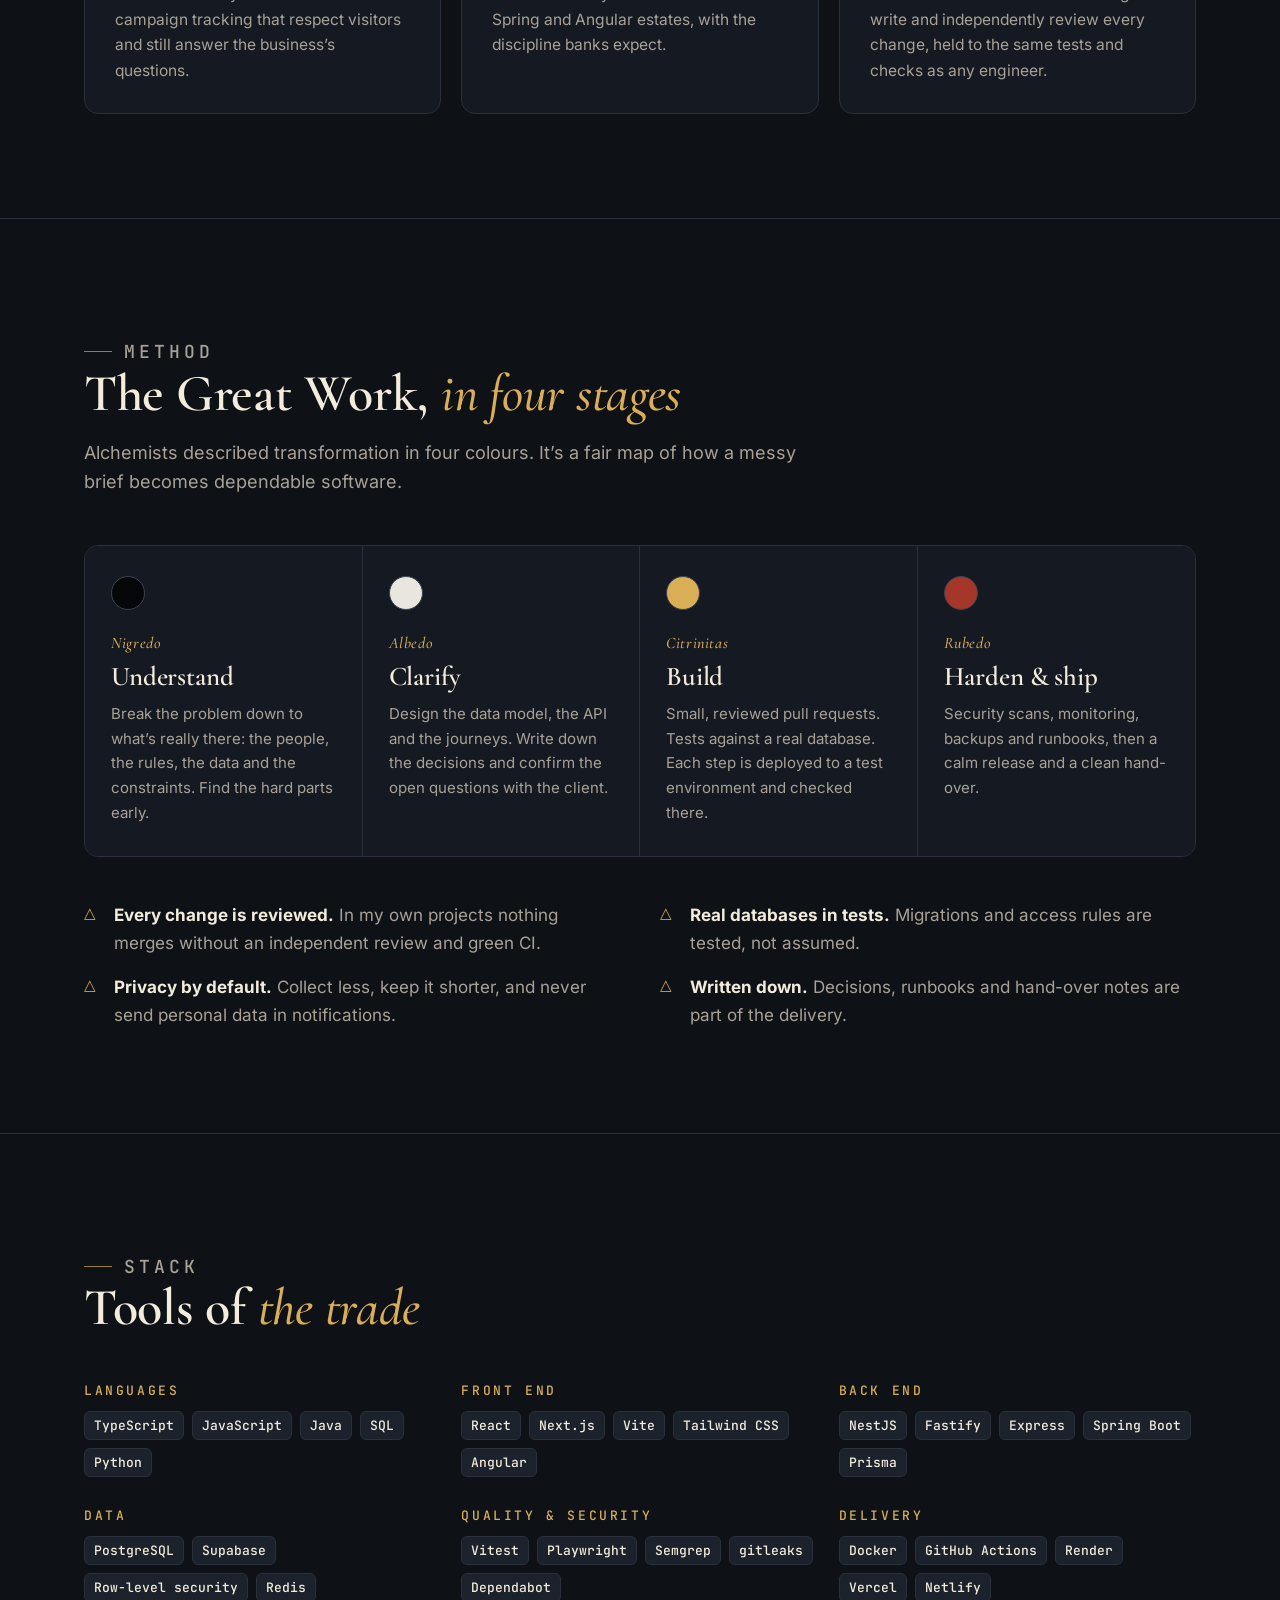
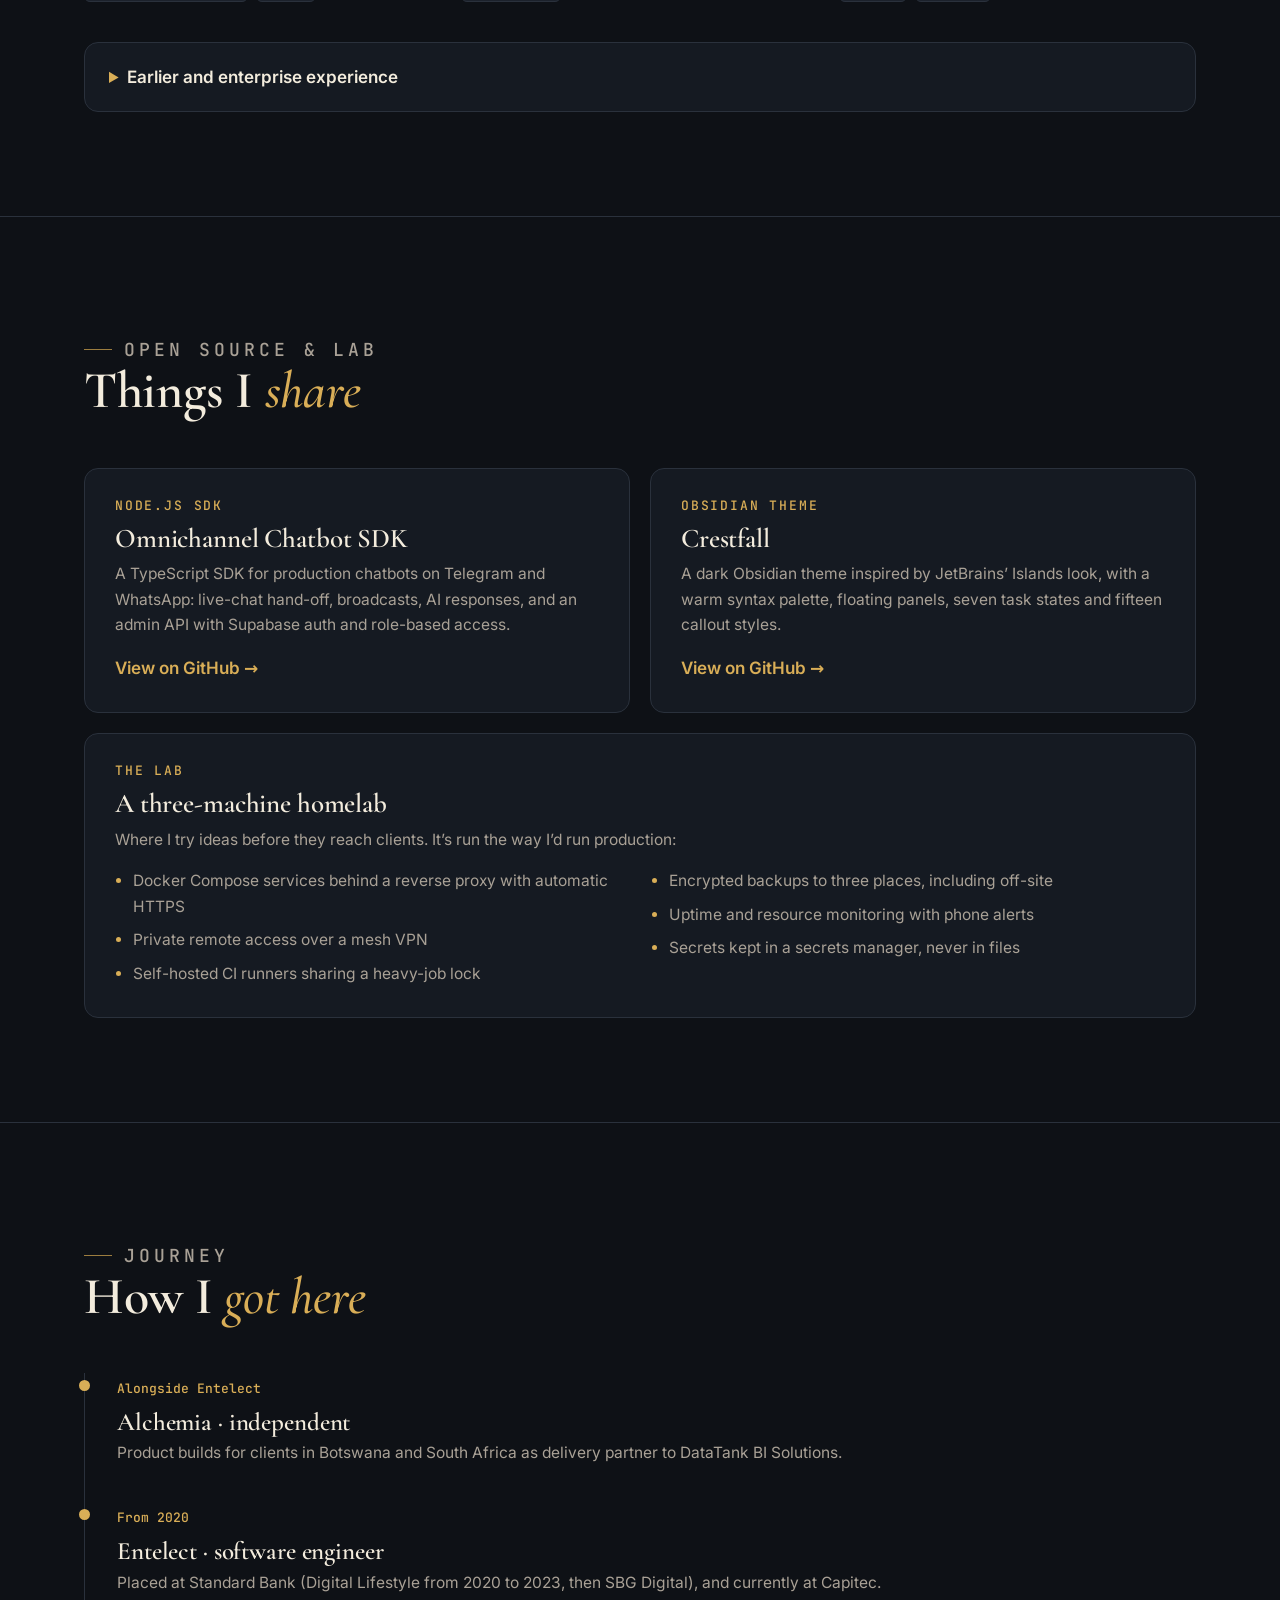
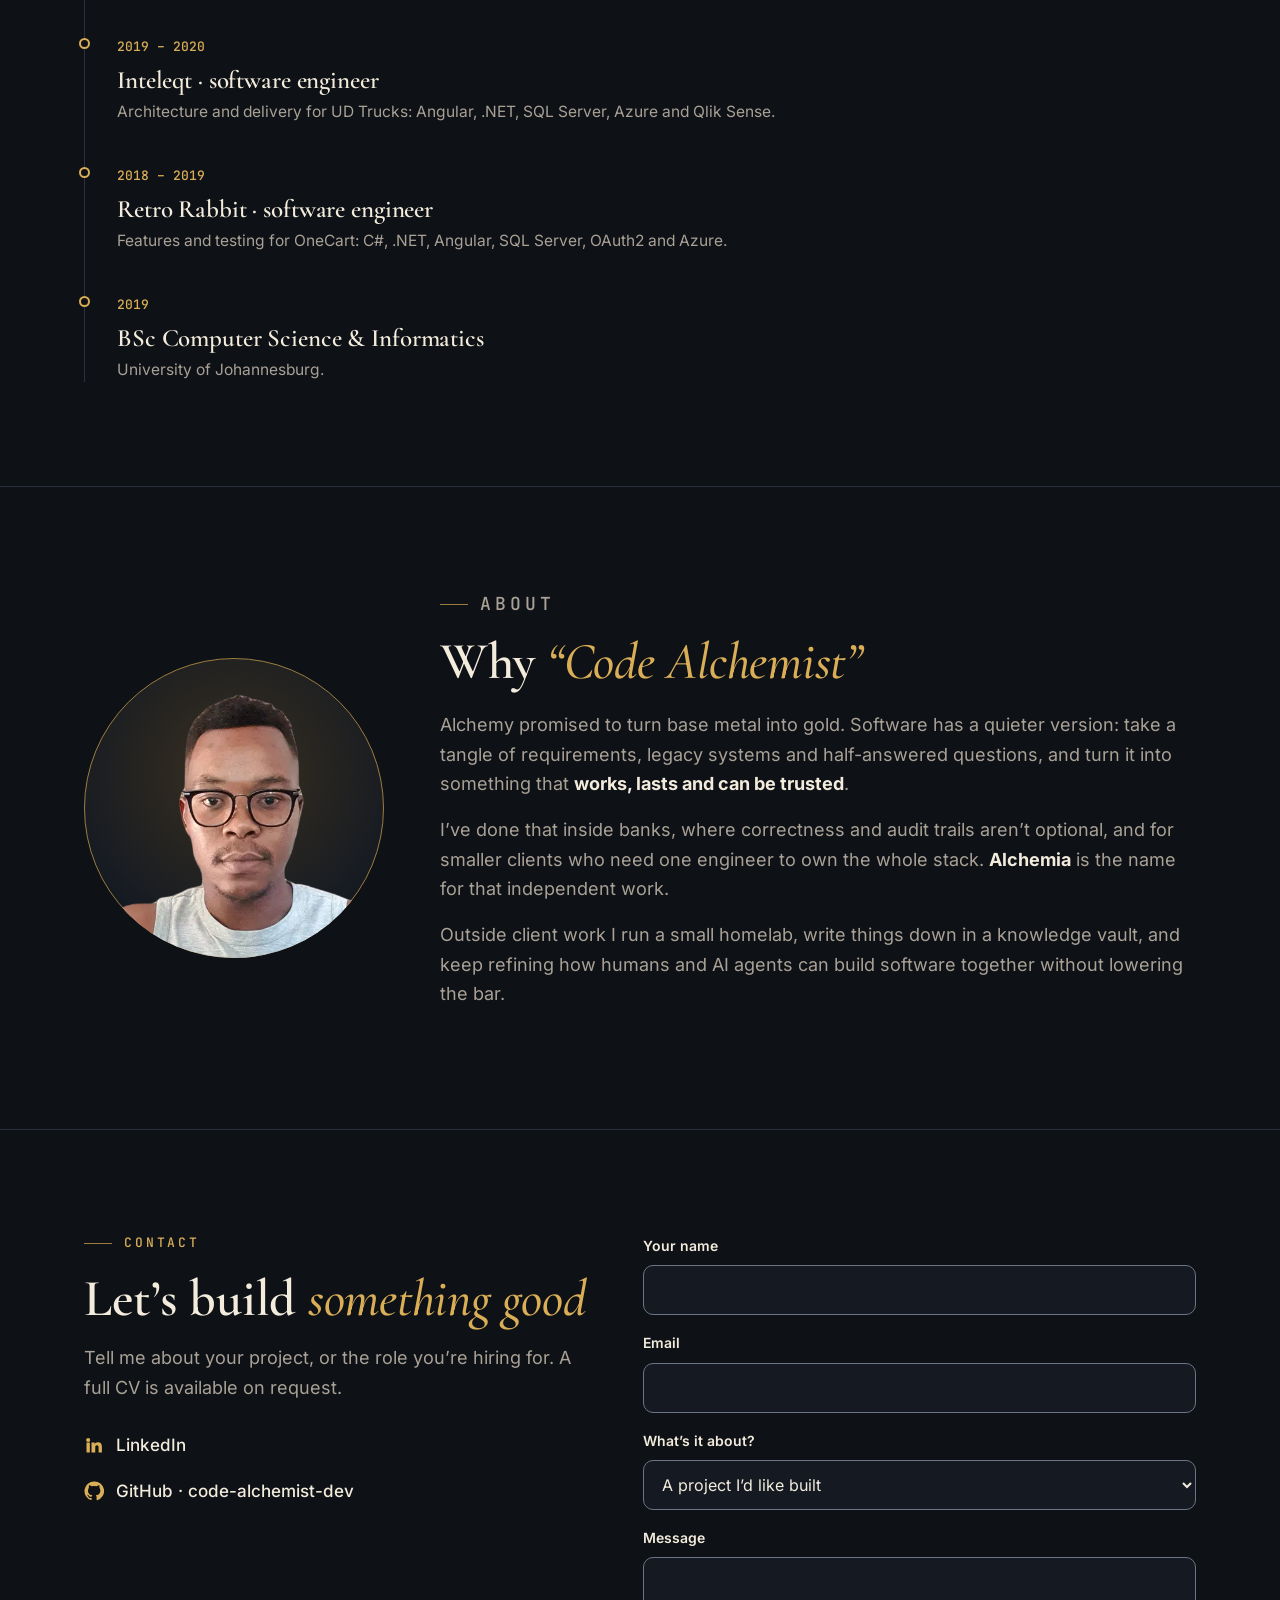
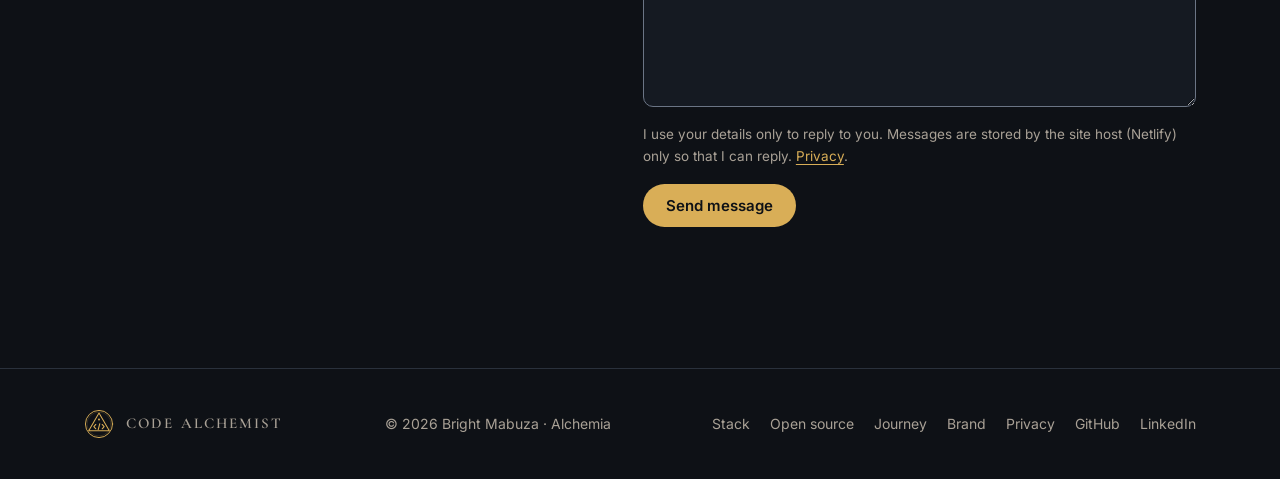
==== commit 76d31d68: "fix: address review round 1 (dates, detail, claims, a11y, brand) - Only confirmed dates: Capitec is " ====
--- a/index.html
+++ b/index.html
@@ -102,7 +102,7 @@
           <div class="hero-seal" aria-hidden="true">
             <svg viewBox="0 0 400 400">
               <defs><path id="ring-path" d="M200,200 m-168,0 a168,168 0 1,1 336,0 a168,168 0 1,1 -336,0"/></defs>
-              <g class="ring">
+              <g>
                 <circle cx="200" cy="200" r="190" fill="none" stroke="#2A313C"/>
                 <text font-family="Cormorant Garamond, Georgia, serif" font-size="17" letter-spacing="7" fill="#9C7D3F">
                   <textPath href="#ring-path">SOLVE ET COAGULA · CODE · DATA · INFRASTRUCTURE · SECURITY ·</textPath>
@@ -125,7 +125,7 @@
         <ul class="facts">
           <li><b>2018</b><span>Shipping production software since</span></li>
           <li><b>4</b><span>Enterprise clients: Capitec, Standard Bank, UD Trucks, OneCart</span></li>
-          <li><b>10+</b><span>Client products built with DataTank</span></li>
+          <li><b>9</b><span>Client products built with DataTank</span></li>
           <li><b>2</b><span>Markets: Botswana and South Africa</span></li>
         </ul>
       </div>
@@ -205,7 +205,7 @@
               <span class="status">2026 · live</span>
             </div>
             <div class="case-body">
-              <p><strong>Privacy-first website analytics for every client site.</strong> One cookieless deployment gives each client its own team and dashboards, with conversion funnels and campaign tracking, and no cookie banner needed.</p>
+              <p><strong>Privacy-first website analytics for every client site.</strong> One cookieless deployment gives each client its own team and dashboards, with conversion funnels and campaign tracking. It sets no tracking cookies, so visitors aren’t asked to consent to any.</p>
               <ul class="tags" aria-label="Technologies">
                 <li>Umami</li><li>PostgreSQL</li><li>Docker</li><li>Render</li>
               </ul>
@@ -232,24 +232,25 @@
         </div>
         <div class="enterprise">
           <article class="ent reveal">
-            <span class="when">NOW</span>
+            <span class="when">CURRENT PLACEMENT</span>
             <h3>Capitec</h3>
             <p class="via">Software engineer · through Entelect</p>
-            <p>Engineering on one of South Africa’s largest retail banks.</p>
+            <p>Software engineering for one of South Africa’s largest retail banks.</p>
+            <ul class="tags" aria-label="Skills"><li>Java</li><li>Spring</li><li>Enterprise delivery</li></ul>
           </article>
           <article class="ent reveal">
-            <span class="when">2023 –</span>
-            <h3>Standard Bank · MyUpdates</h3>
-            <p class="via">SBG Digital · through Entelect</p>
-            <p>Architecture, design and delivery of new features on SBG Digital’s MyUpdates platform, plus service monitoring and production troubleshooting.</p>
-            <ul class="tags" aria-label="Technologies"><li>Java</li><li>Spring</li><li>JBoss</li><li>Open Liberty</li><li>OpenShift</li><li>Chef</li></ul>
+            <span class="when">FROM 2023</span>
+            <h3>Standard Bank · SBG Digital</h3>
+            <p class="via">Software engineer · through Entelect</p>
+            <p>Design and delivery of new features on customer-facing digital services, and keeping them healthy in production.</p>
+            <ul class="tags" aria-label="Skills"><li>Java</li><li>Spring</li><li>Production support</li></ul>
           </article>
           <article class="ent reveal">
             <span class="when">2020 – 2023</span>
             <h3>Standard Bank · Digital Lifestyle</h3>
-            <p class="via">Through Entelect</p>
-            <p>Architecture and delivery of new features. Project lead for two developers on a mobile-network (MNO) web application.</p>
-            <ul class="tags" aria-label="Technologies"><li>Java 11</li><li>Spring Boot</li><li>Angular</li><li>Liquibase</li><li>PostgreSQL</li><li>SonarQube</li></ul>
+            <p class="via">Software engineer · through Entelect</p>
+            <p>Design and delivery of new features. Project lead for two developers on a mobile-network web application.</p>
+            <ul class="tags" aria-label="Skills"><li>Java</li><li>Spring Boot</li><li>Angular</li><li>PostgreSQL</li><li>Team lead</li></ul>
           </article>
         </div>
       </div>
@@ -272,7 +273,7 @@
           <article class="service reveal">
             <svg class="glyph" viewBox="0 0 48 48" fill="none" stroke="currentColor" stroke-width="2" stroke-linecap="round" stroke-linejoin="round" aria-hidden="true"><path d="M24 4l16 6v12c0 10-7 17-16 22C15 39 8 32 8 22V10Z"/><path d="M17 24l5 5 9-10"/></svg>
             <h3>Security &amp; privacy</h3>
-            <p>Row-level security, consent records, data-protection pages (POPIA and the Botswana DPA), dependency and secret scanning, and pinned CI.</p>
+            <p>Row-level security, consent records, data-protection pages drafted for your legal adviser’s review, dependency and secret scanning, and pinned CI.</p>
           </article>
           <article class="service reveal">
             <svg class="glyph" viewBox="0 0 48 48" fill="none" stroke="currentColor" stroke-width="2" stroke-linecap="round" stroke-linejoin="round" aria-hidden="true"><circle cx="24" cy="24" r="6"/><path d="M24 4v8M24 36v8M4 24h8M36 24h8M10 10l6 6M32 32l6 6M38 10l-6 6M16 32l-6 6"/></svg>
@@ -313,7 +314,7 @@
           <li class="stage s-rubedo"><div class="swatch" aria-hidden="true"></div><span class="latin">Rubedo</span><h3>Harden &amp; ship</h3><p>Security scans, monitoring, backups and runbooks, then a calm release and a clean hand-over.</p></li>
         </ol>
         <ul class="principles reveal">
-          <li><strong>Every change is reviewed.</strong> Nothing merges without an independent review and green CI.</li>
+          <li><strong>Every change is reviewed.</strong> In my own projects nothing merges without an independent review and green CI.</li>
           <li><strong>Real databases in tests.</strong> Migrations and access rules are tested, not assumed.</li>
           <li><strong>Privacy by default.</strong> Collect less, keep it shorter, and never send personal data in notifications.</li>
           <li><strong>Written down.</strong> Decisions, runbooks and hand-over notes are part of the delivery.</li>
@@ -332,13 +333,13 @@
           <div class="stack-group"><h3>Languages</h3><ul class="tags"><li>TypeScript</li><li>JavaScript</li><li>Java</li><li>SQL</li><li>Python</li></ul></div>
           <div class="stack-group"><h3>Front end</h3><ul class="tags"><li>React</li><li>Next.js</li><li>Vite</li><li>Tailwind CSS</li><li>Angular</li></ul></div>
           <div class="stack-group"><h3>Back end</h3><ul class="tags"><li>NestJS</li><li>Fastify</li><li>Express</li><li>Spring Boot</li><li>Prisma</li></ul></div>
-          <div class="stack-group"><h3>Data</h3><ul class="tags"><li>PostgreSQL</li><li>Supabase</li><li>Row-level security</li><li>Redis</li><li>Liquibase</li></ul></div>
-          <div class="stack-group"><h3>Quality &amp; security</h3><ul class="tags"><li>Vitest</li><li>Playwright</li><li>Semgrep</li><li>gitleaks</li><li>Dependabot</li><li>SonarQube</li></ul></div>
-          <div class="stack-group"><h3>Delivery</h3><ul class="tags"><li>Docker</li><li>GitHub Actions</li><li>Render</li><li>Vercel</li><li>Netlify</li><li>OpenShift</li></ul></div>
+          <div class="stack-group"><h3>Data</h3><ul class="tags"><li>PostgreSQL</li><li>Supabase</li><li>Row-level security</li><li>Redis</li></ul></div>
+          <div class="stack-group"><h3>Quality &amp; security</h3><ul class="tags"><li>Vitest</li><li>Playwright</li><li>Semgrep</li><li>gitleaks</li><li>Dependabot</li></ul></div>
+          <div class="stack-group"><h3>Delivery</h3><ul class="tags"><li>Docker</li><li>GitHub Actions</li><li>Render</li><li>Vercel</li><li>Netlify</li></ul></div>
         </div>
         <details class="earlier reveal">
-          <summary>Earlier experience</summary>
-          <ul class="tags"><li>C# / .NET</li><li>MS SQL Server</li><li>Azure</li><li>OAuth2</li><li>Qlik Sense</li><li>JBoss</li><li>Open Liberty</li><li>IBM DB2</li><li>Chef</li><li>Bamboo</li><li>Nexus</li><li>Dart / Flutter</li><li>Kubernetes (k3s)</li></ul>
+          <summary>Earlier and enterprise experience</summary>
+          <ul class="tags"><li>Liquibase</li><li>SonarQube</li><li>OpenShift</li><li>C# / .NET</li><li>MS SQL Server</li><li>Azure</li><li>OAuth2</li><li>Qlik Sense</li><li>JBoss</li><li>Open Liberty</li><li>IBM DB2</li><li>Chef</li><li>Bamboo</li><li>Nexus</li><li>Dart / Flutter</li><li>Kubernetes (k3s)</li></ul>
         </details>
       </div>
     </section>
@@ -355,13 +356,13 @@
             <p class="kicker">Node.js SDK</p>
             <h3>Omnichannel Chatbot SDK</h3>
             <p>A TypeScript SDK for production chatbots on Telegram and WhatsApp: live-chat hand-off, broadcasts, AI responses, and an admin API with Supabase auth and role-based access.</p>
-            <a class="link" href="https://github.com/DataTank-BI-Solutions/omnichannel-chatbot-sdk" rel="noopener">View on GitHub <span aria-hidden="true">→</span></a>
+            <a class="link" href="https://github.com/DataTank-BI-Solutions/omnichannel-chatbot-sdk" rel="noopener">View on GitHub<span class="sr-only">: Omnichannel Chatbot SDK</span> <span aria-hidden="true">→</span></a>
           </article>
           <article class="card reveal">
             <p class="kicker">Obsidian theme</p>
             <h3>Crestfall</h3>
             <p>A dark Obsidian theme inspired by JetBrains’ Islands look, with a warm syntax palette, floating panels, seven task states and fifteen callout styles.</p>
-            <a class="link" href="https://github.com/code-alchemist-dev/obsidian-crestfall" rel="noopener">View on GitHub <span aria-hidden="true">→</span></a>
+            <a class="link" href="https://github.com/code-alchemist-dev/obsidian-crestfall" rel="noopener">View on GitHub<span class="sr-only">: Crestfall</span> <span aria-hidden="true">→</span></a>
           </article>
         </div>
         <article class="card lab reveal">
@@ -388,8 +389,8 @@
           <h2 id="journey-title">How I <em>got here</em></h2>
         </div>
         <ol class="timeline reveal">
-          <li class="now"><span class="when">Now</span><h3>Alchemia · independent</h3><p>Product builds for clients in Botswana and South Africa as delivery partner to DataTank BI Solutions.</p></li>
-          <li class="now"><span class="when">2020 – now</span><h3>Entelect · software engineer</h3><p>Placed at Standard Bank (Digital Lifestyle, then SBG Digital MyUpdates), and now at Capitec.</p></li>
+          <li class="now"><span class="when">Alongside Entelect</span><h3>Alchemia · independent</h3><p>Product builds for clients in Botswana and South Africa as delivery partner to DataTank BI Solutions.</p></li>
+          <li class="now"><span class="when">From 2020</span><h3>Entelect · software engineer</h3><p>Placed at Standard Bank (Digital Lifestyle from 2020 to 2023, then SBG Digital), and currently at Capitec.</p></li>
           <li><span class="when">2019 – 2020</span><h3>Inteleqt · software engineer</h3><p>Architecture and delivery for UD Trucks: Angular, .NET, SQL Server, Azure and Qlik Sense.</p></li>
           <li><span class="when">2018 – 2019</span><h3>Retro Rabbit · software engineer</h3><p>Features and testing for OneCart: C#, .NET, Angular, SQL Server, OAuth2 and Azure.</p></li>
           <li><span class="when">2019</span><h3>BSc Computer Science &amp; Informatics</h3><p>University of Johannesburg.</p></li>
@@ -419,16 +420,16 @@
         <div class="reveal">
           <p class="eyebrow">Contact</p>
           <h2 id="contact-title">Let’s build <em>something good</em></h2>
-          <p class="contact-intro">Tell me about your project, or the role you’re hiring for.</p>
+          <p class="contact-intro">Tell me about your project, or the role you’re hiring for. A full CV is available on request.</p>
           <ul class="contact-links">
             <li><a href="https://www.linkedin.com/in/bright-mabuza-08697383/" rel="noopener"><svg viewBox="0 0 24 24" fill="currentColor" aria-hidden="true"><path d="M4.98 3.5a2.5 2.5 0 1 1 0 5 2.5 2.5 0 0 1 0-5zM3 9h4v12H3zM9 9h3.8v1.7h.1c.5-1 1.8-2 3.8-2 4 0 4.8 2.6 4.8 6V21h-4v-5.6c0-1.3 0-3-1.9-3s-2.1 1.4-2.1 2.9V21H9z"/></svg>LinkedIn</a></li>
             <li><a href="https://github.com/code-alchemist-dev" rel="noopener"><svg viewBox="0 0 24 24" fill="currentColor" aria-hidden="true"><path d="M12 .5a11.5 11.5 0 0 0-3.6 22.4c.6.1.8-.3.8-.6v-2c-3.2.7-3.9-1.5-3.9-1.5-.5-1.3-1.3-1.7-1.3-1.7-1-.7.1-.7.1-.7 1.2.1 1.8 1.2 1.8 1.2 1 1.8 2.8 1.3 3.5 1 .1-.8.4-1.3.7-1.6-2.6-.3-5.3-1.3-5.3-5.7 0-1.3.5-2.3 1.2-3.1-.1-.3-.5-1.5.1-3.1 0 0 1-.3 3.2 1.2a11 11 0 0 1 5.8 0c2.2-1.5 3.2-1.2 3.2-1.2.6 1.6.2 2.8.1 3.1.8.8 1.2 1.8 1.2 3.1 0 4.4-2.7 5.4-5.3 5.7.4.4.8 1.1.8 2.2v3.2c0 .3.2.7.8.6A11.5 11.5 0 0 0 12 .5z"/></svg>GitHub · code-alchemist-dev</a></li>
           </ul>
         </div>
 
-        <form class="reveal" name="contact" method="POST" action="/thanks.html" data-netlify="true" netlify-honeypot="company" novalidate>
+        <form class="reveal" name="contact" method="POST" action="/thanks.html" data-netlify="true" netlify-honeypot="company">
           <input type="hidden" name="form-name" value="contact">
-          <p class="hp"><label>Leave this empty <input name="company" tabindex="-1" autocomplete="off"></label></p>
+          <p class="hp" aria-hidden="true"><label>Leave this empty <input name="company" tabindex="-1" autocomplete="off"></label></p>
           <div class="field"><label for="f-name">Your name</label><input id="f-name" name="name" autocomplete="name" required></div>
           <div class="field"><label for="f-email">Email</label><input id="f-email" name="email" type="email" autocomplete="email" required></div>
           <div class="field">
@@ -440,7 +441,7 @@
             </select>
           </div>
           <div class="field"><label for="f-msg">Message</label><textarea id="f-msg" name="message" required></textarea></div>
-          <p class="privacy-note">I use your details only to reply to you. Messages are stored by the site host (Netlify) only so that I can reply.</p>
+          <p class="privacy-note">I use your details only to reply to you. Messages are stored by the site host (Netlify) only so that I can reply. <a href="/privacy.html">Privacy</a>.</p>
           <div><button class="btn btn-gold" type="submit">Send message</button></div>
           <p class="form-status" role="status" aria-live="polite"></p>
         </form>
@@ -453,7 +454,11 @@
       <a class="brand" href="/" aria-label="Code Alchemist, home"><img src="/assets/brand/mark.svg" alt="" width="30" height="30"><span class="brand-name brand-name-sm">Code Alchemist</span></a>
       <p>© <span data-year>2026</span> Bright Mabuza · Alchemia</p>
       <ul>
+        <li><a href="#stack">Stack</a></li>
+        <li><a href="#open-source">Open source</a></li>
+        <li><a href="#journey">Journey</a></li>
         <li><a href="/brand.html">Brand</a></li>
+        <li><a href="/privacy.html">Privacy</a></li>
         <li><a href="https://github.com/code-alchemist-dev" rel="noopener">GitHub</a></li>
         <li><a href="https://www.linkedin.com/in/bright-mabuza-08697383/" rel="noopener">LinkedIn</a></li>
       </ul>
--- a/assets/css/styles.css
+++ b/assets/css/styles.css
@@ -85,14 +85,14 @@
 .brand { display: flex; align-items: center; gap: 12px; text-decoration: none; color: var(--cream); }
 .brand img { width: 38px; height: 38px; }
 .brand-name { font: 600 19px/1 var(--serif); letter-spacing: 0.14em; text-transform: uppercase; }
-.brand-sub { display: block; font: 500 10px/1 var(--mono); letter-spacing: 0.22em; color: var(--gold); margin-top: 5px; }
+.brand-sub { display: block; font: 500 11px/1 var(--mono); letter-spacing: 0.22em; color: var(--gold); margin-top: 5px; }
 .site-nav { display: flex; align-items: center; gap: 28px; }
 .nav-list { display: flex; gap: 26px; list-style: none; margin: 0; padding: 0; }
 .nav-list a {
   color: var(--muted); text-decoration: none; font-size: 15px; font-weight: 500;
   padding: 6px 0; border-bottom: 1px solid transparent;
 }
-.nav-list a:hover, .nav-list a[aria-current] { color: var(--cream); border-bottom-color: var(--gold); }
+.nav-list a:hover, .nav-list a.is-current { color: var(--cream); border-bottom-color: var(--gold); }
 .nav-toggle {
   display: none; width: 44px; height: 44px; align-items: center; justify-content: center;
   background: transparent; border: 1px solid var(--line); border-radius: 10px; color: var(--cream); cursor: pointer;
@@ -116,7 +116,7 @@
 
 /* ---------- Type helpers ---------- */
 .eyebrow {
-  font: 500 12px/1.4 var(--mono); letter-spacing: 0.24em; text-transform: uppercase; color: var(--gold);
+  font: 500 13px/1.4 var(--mono); letter-spacing: 0.22em; text-transform: uppercase; color: var(--gold);
   display: flex; align-items: center; gap: 12px; margin: 0 0 18px;
 }
 .eyebrow::before { content: ''; width: 28px; height: 1px; background: var(--gold-dim); flex: none; }
@@ -166,15 +166,15 @@
 .glyph { color: var(--gold); }
 .case-meta .glyph { width: 52px; height: 52px; margin-bottom: 20px; }
 .case-meta h3 { font-size: 32px; }
-.case-meta .client { font: 500 12px/1.5 var(--mono); letter-spacing: 0.12em; text-transform: uppercase; color: var(--gold); margin: 10px 0 14px; }
-.case-meta .status { display: inline-block; font: 500 12px/1.3 var(--mono); color: var(--muted); border: 1px solid var(--line); border-radius: 999px; padding: 7px 11px; }
+.case-meta .client { font: 500 13px/1.5 var(--mono); letter-spacing: 0.12em; text-transform: uppercase; color: var(--gold); margin: 10px 0 14px; }
+.case-meta .status { display: inline-block; font: 500 13px/1.3 var(--mono); color: var(--muted); border: 1px solid var(--line); border-radius: 999px; padding: 7px 11px; }
 .case-body p { margin: 0 0 14px; color: var(--muted); }
 .case-body p strong { color: var(--cream); font-weight: 600; }
 .case-body > ul { margin: 0 0 18px; padding-left: 18px; color: var(--muted); }
 .case-body > ul li { margin-bottom: 6px; }
 .case-body > ul li::marker { color: var(--gold); }
 ul.tags { display: flex; flex-wrap: wrap; gap: 8px; list-style: none; padding: 0; margin: 0; }
-ul.tags li { font: 500 12px/1 var(--mono); color: var(--cream); background: var(--ink-3); border: 1px solid var(--line); border-radius: 6px; padding: 7px 9px; }
+ul.tags li { font: 500 13px/1 var(--mono); color: var(--cream); background: var(--ink-3); border: 1px solid var(--line); border-radius: 6px; padding: 7px 9px; }
 .more-clients { margin-top: 36px; color: var(--muted); }
 .more-clients ul { display: flex; flex-wrap: wrap; gap: 10px; list-style: none; padding: 0; margin: 14px 0 0; }
 .more-clients li { border: 1px solid var(--line); border-radius: 999px; padding: 8px 14px; font-size: 14px; color: var(--cream); }
@@ -182,7 +182,7 @@
 /* ---------- Enterprise ---------- */
 .enterprise { display: grid; grid-template-columns: repeat(3, 1fr); gap: 20px; }
 .ent { background: var(--ink-2); border: 1px solid var(--line); border-radius: var(--radius); padding: 28px; display: flex; flex-direction: column; }
-.ent .when { font: 500 12px/1 var(--mono); color: var(--gold); letter-spacing: 0.1em; }
+.ent .when { font: 500 13px/1 var(--mono); color: var(--gold); letter-spacing: 0.1em; }
 .ent h3 { font-size: 26px; margin: 12px 0 4px; }
 .ent .via { color: var(--muted); font-size: 14px; margin: 0 0 14px; }
 .ent p { color: var(--muted); font-size: 15px; margin: 0 0 18px; }
@@ -214,7 +214,7 @@
 
 /* ---------- Stack ---------- */
 .stack { display: grid; grid-template-columns: repeat(3, 1fr); gap: 32px 20px; }
-.stack-group h3 { font: 500 12px/1 var(--mono); letter-spacing: 0.2em; text-transform: uppercase; color: var(--gold); margin-bottom: 14px; }
+.stack-group h3 { font: 500 13px/1 var(--mono); letter-spacing: 0.2em; text-transform: uppercase; color: var(--gold); margin-bottom: 14px; }
 .earlier { margin-top: 40px; border: 1px solid var(--line); border-radius: var(--radius); padding: 0 24px; background: var(--ink-2); }
 .earlier summary { cursor: pointer; padding: 20px 0; font-weight: 600; }
 .earlier summary::marker { color: var(--gold); }
@@ -224,7 +224,7 @@
 /* ---------- Open source & lab ---------- */
 .two-col { display: grid; grid-template-columns: 1fr 1fr; gap: 20px; }
 .card { background: var(--ink-2); border: 1px solid var(--line); border-radius: var(--radius); padding: 30px; }
-.card .kicker { font: 500 12px/1 var(--mono); letter-spacing: 0.14em; text-transform: uppercase; color: var(--gold); margin: 0 0 12px; }
+.card .kicker { font: 500 13px/1 var(--mono); letter-spacing: 0.14em; text-transform: uppercase; color: var(--gold); margin: 0 0 12px; }
 .card h3 { font-size: 27px; margin-bottom: 8px; }
 .card p { color: var(--muted); margin: 0 0 16px; font-size: 15.5px; }
 .card .link { font-weight: 600; text-decoration: none; }
@@ -261,7 +261,7 @@
 .field { display: grid; gap: 8px; }
 .field label { font-size: 14px; font-weight: 600; }
 .field input, .field textarea, .field select {
-  width: 100%; background: var(--ink-2); color: var(--cream); border: 1px solid var(--line); border-radius: 10px;
+  width: 100%; background: var(--ink-2); color: var(--cream); border: 1px solid #6b7585; border-radius: 10px;
   padding: 13px 14px; font: 400 16px/1.4 var(--sans);
 }
 .field textarea { min-height: 150px; resize: vertical; }
@@ -376,3 +376,6 @@
 .t-serif { font: 600 34px/1.2 var(--serif); }
 .t-sans { font: 400 19px/1.5 var(--sans); }
 .t-mono { font: 500 16px/1.5 var(--mono); letter-spacing: 0.22em; color: var(--gold); }
+.prose { max-width: 760px; }
+.prose p { color: var(--muted); margin: 0 0 16px; }
+.prose p strong { color: var(--cream); }
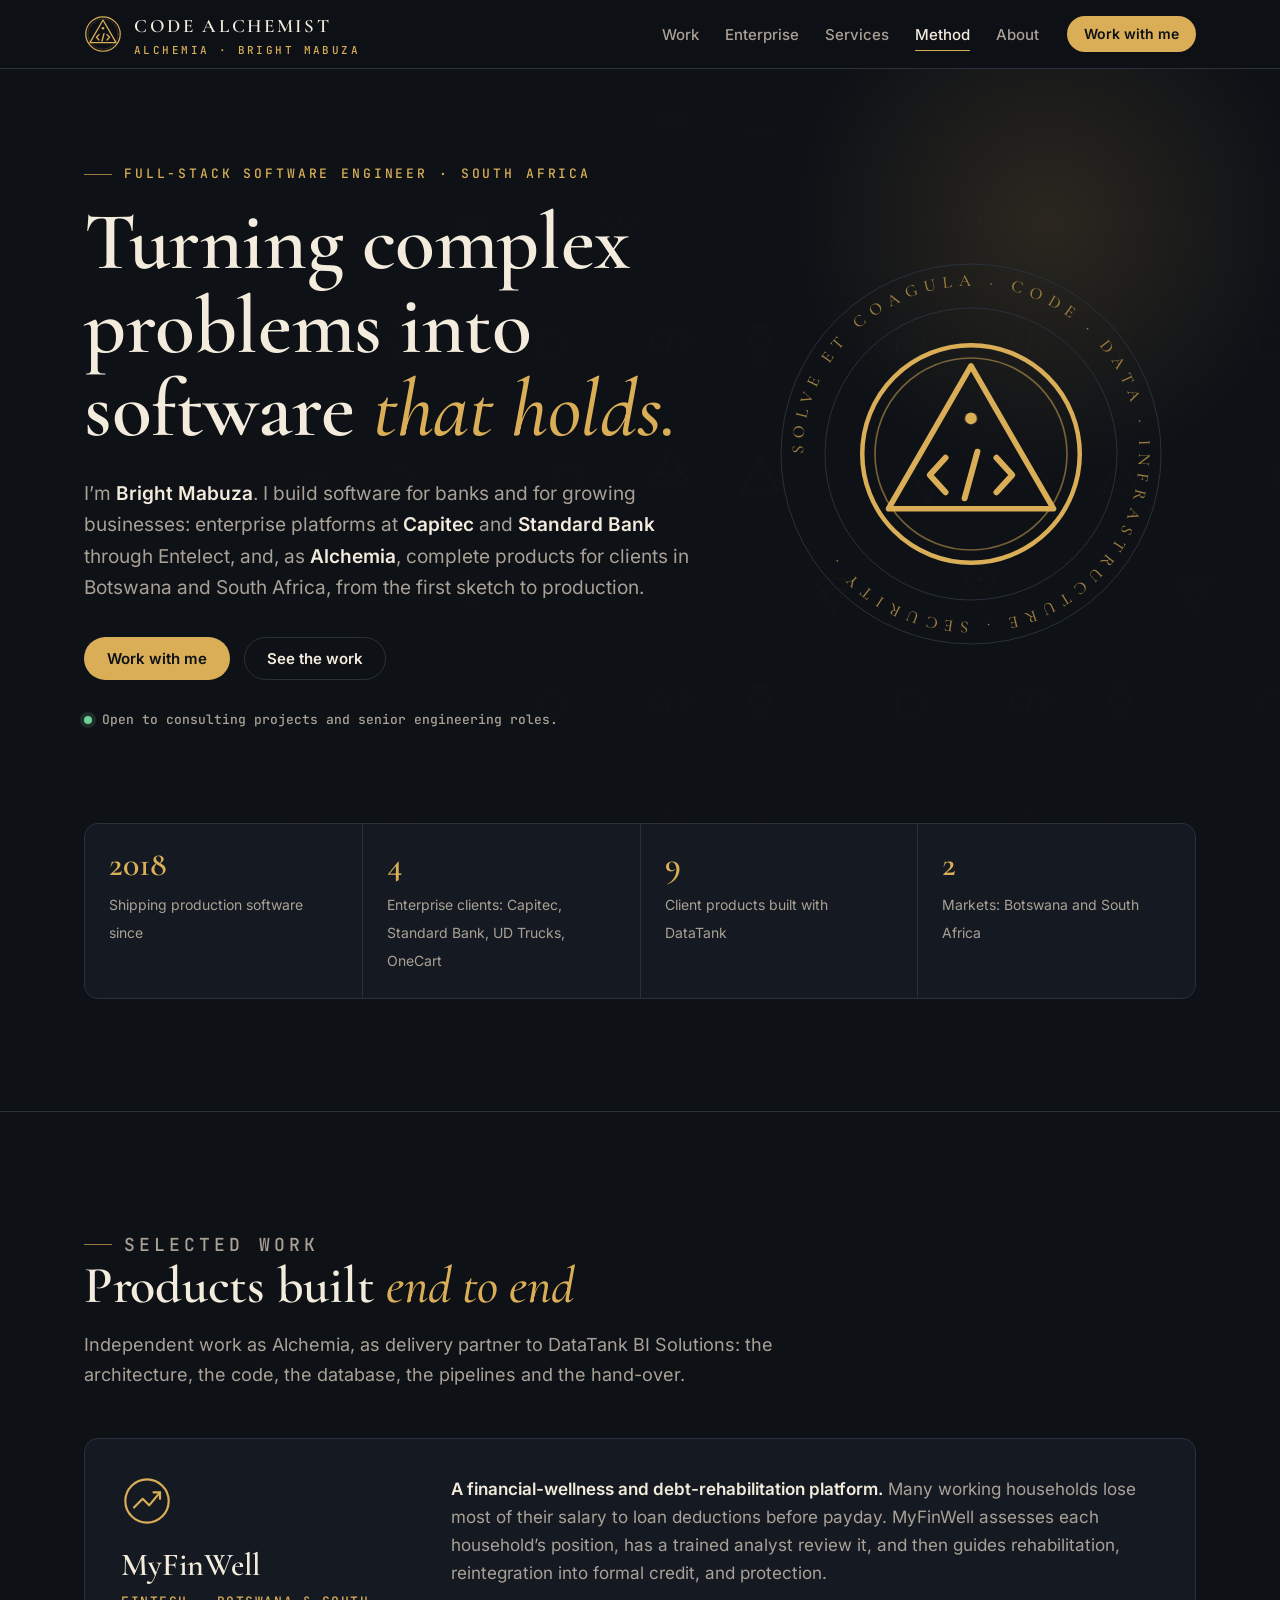
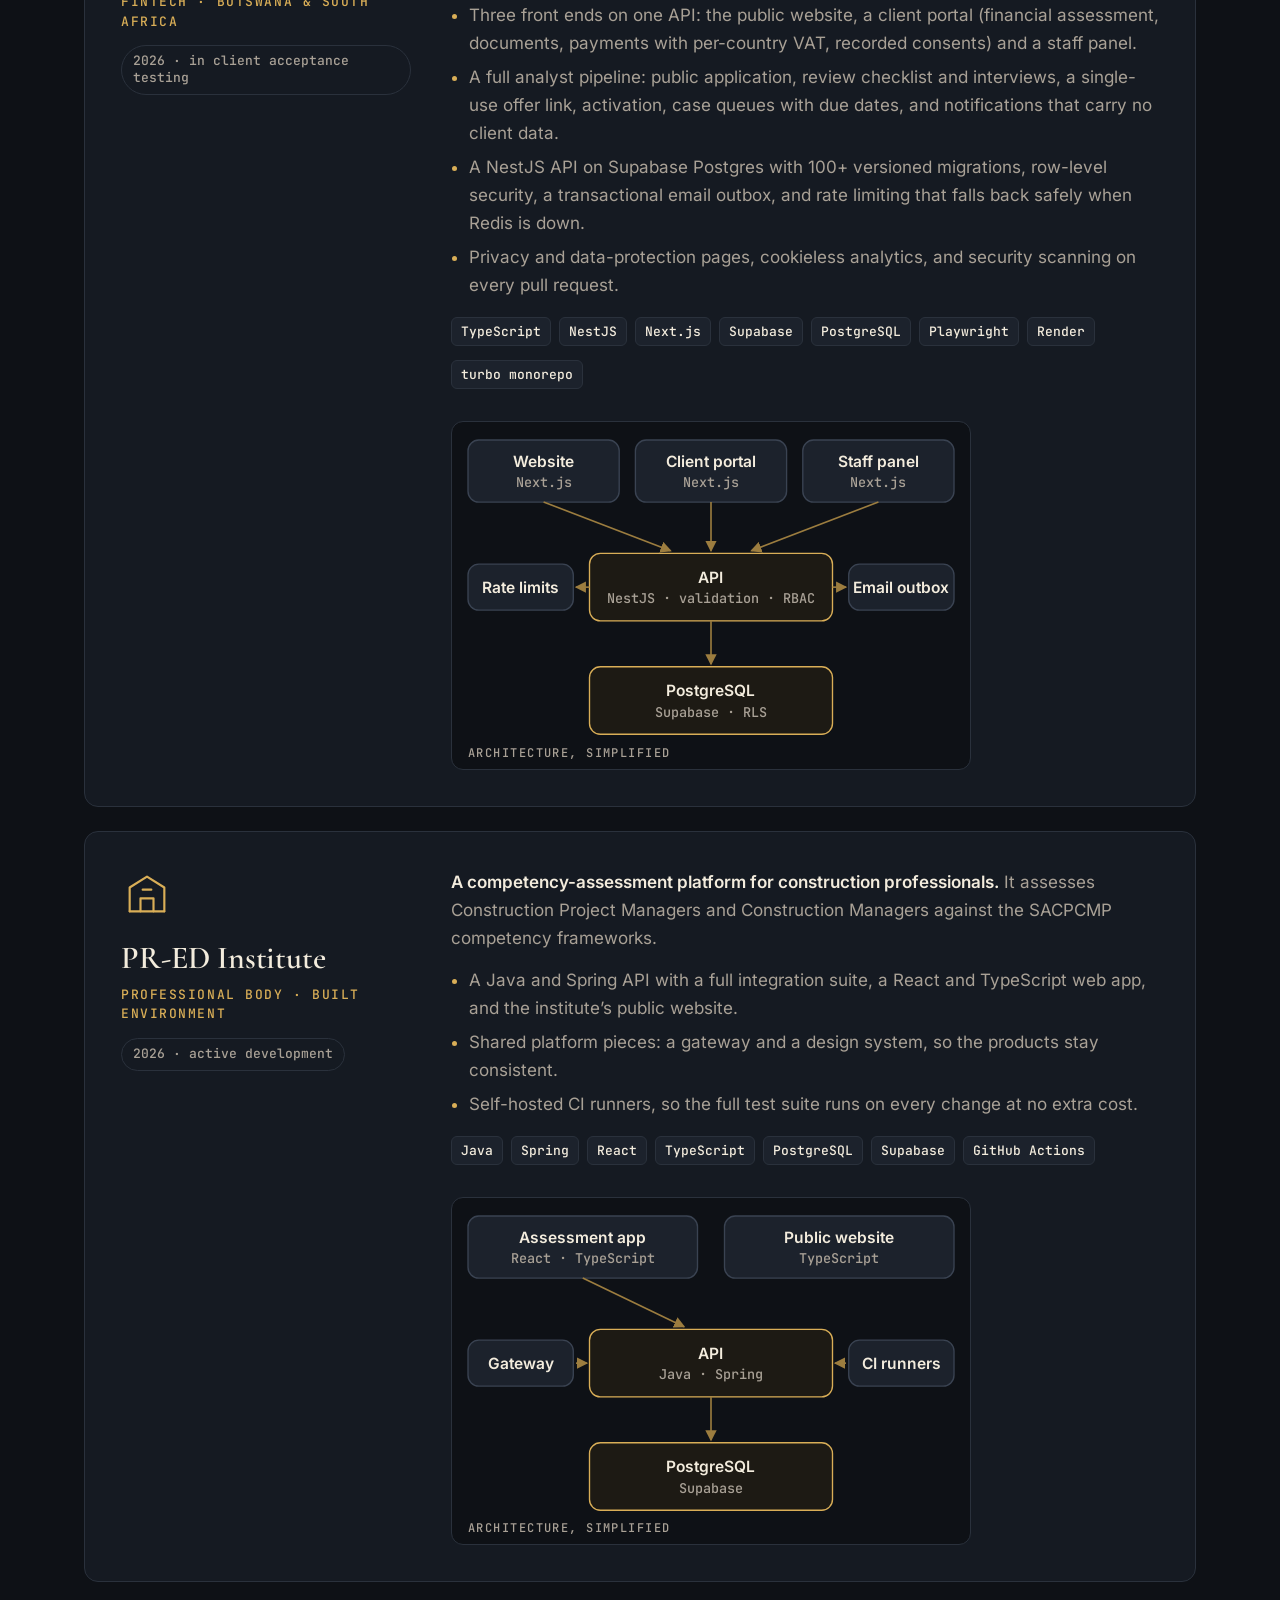
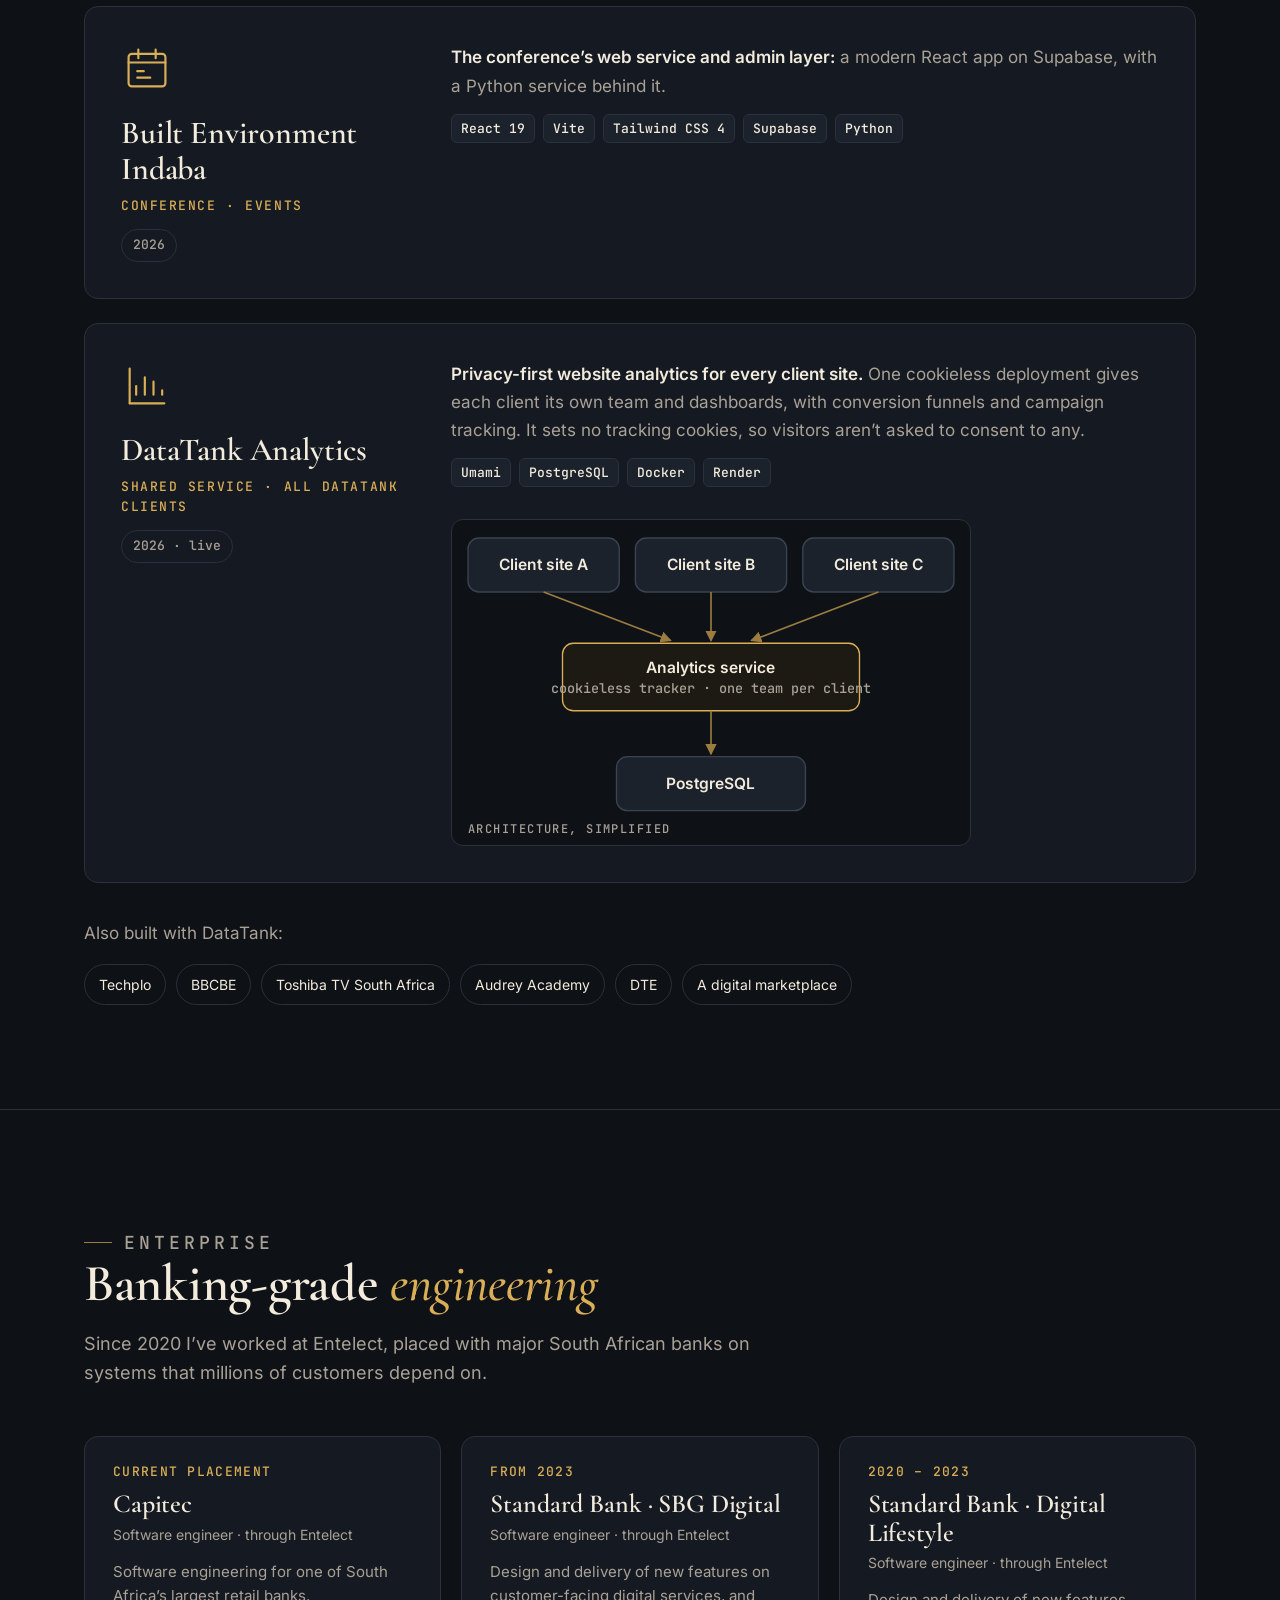
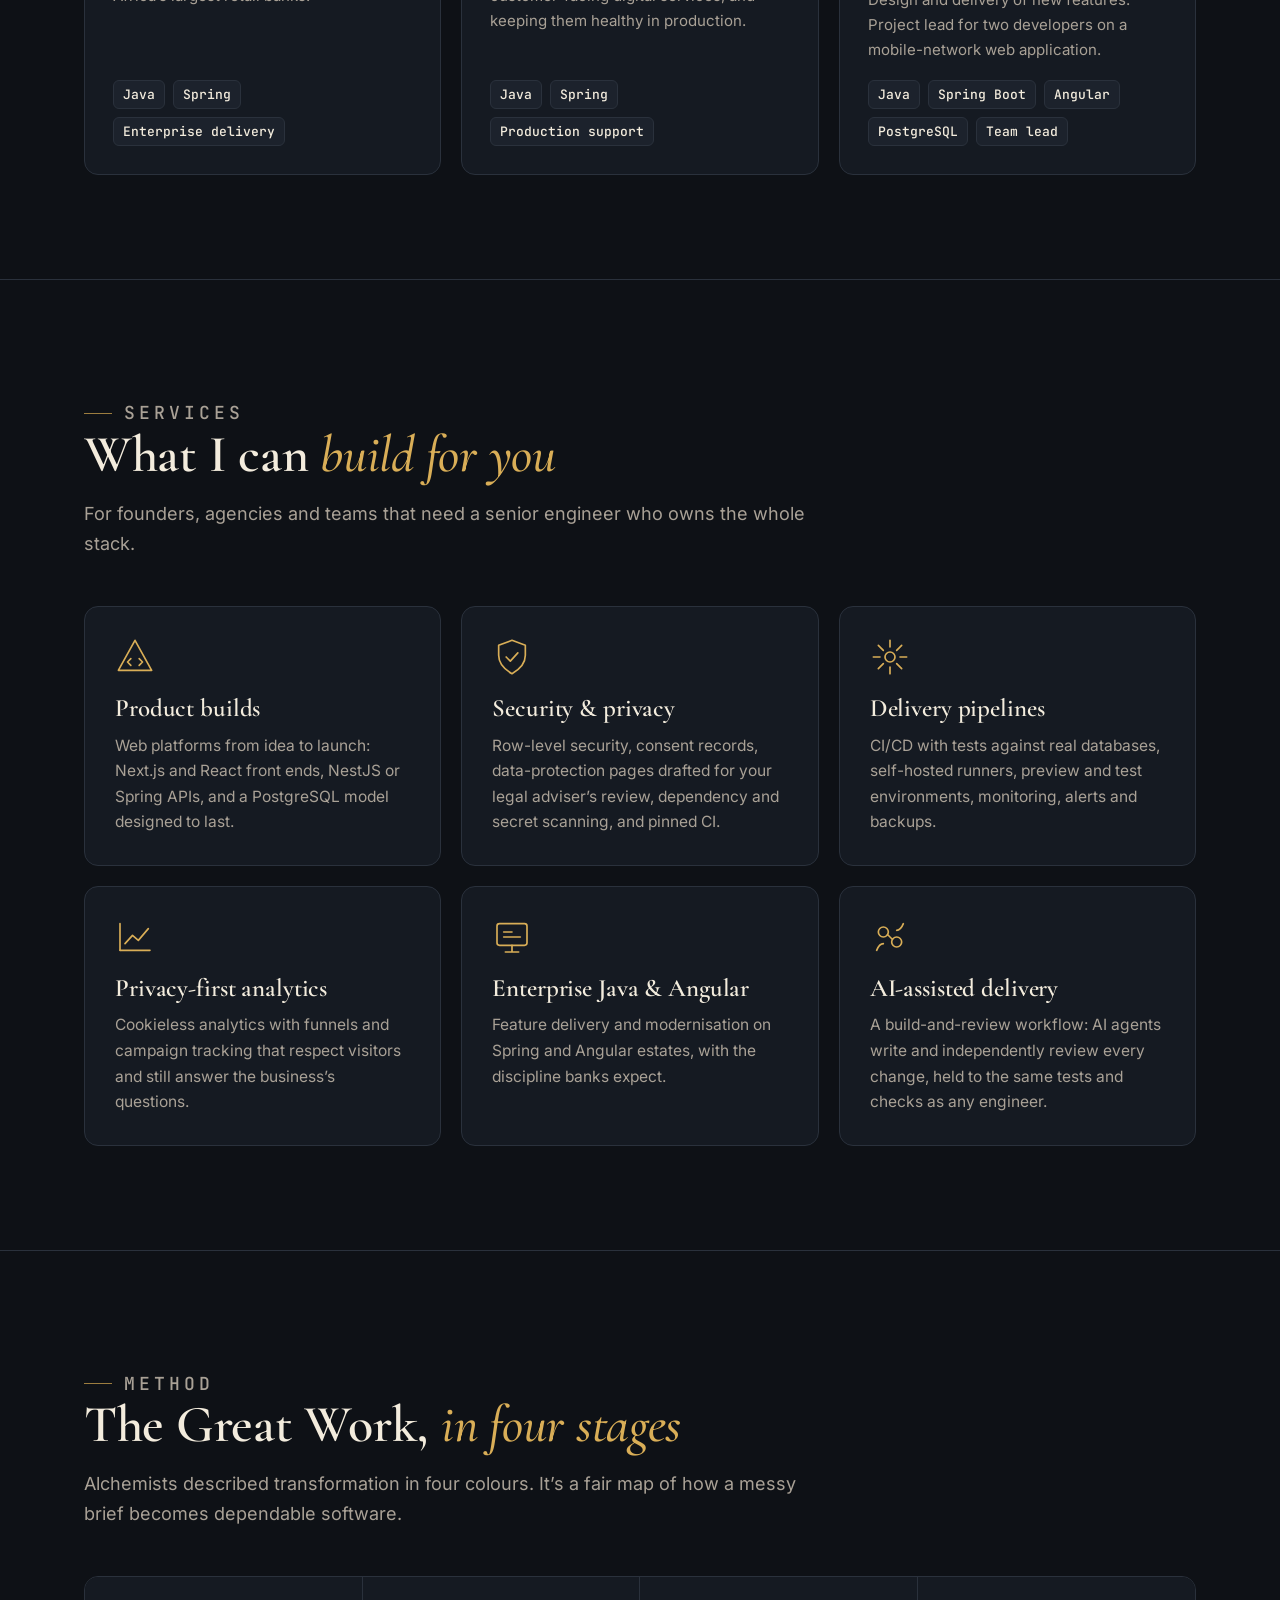
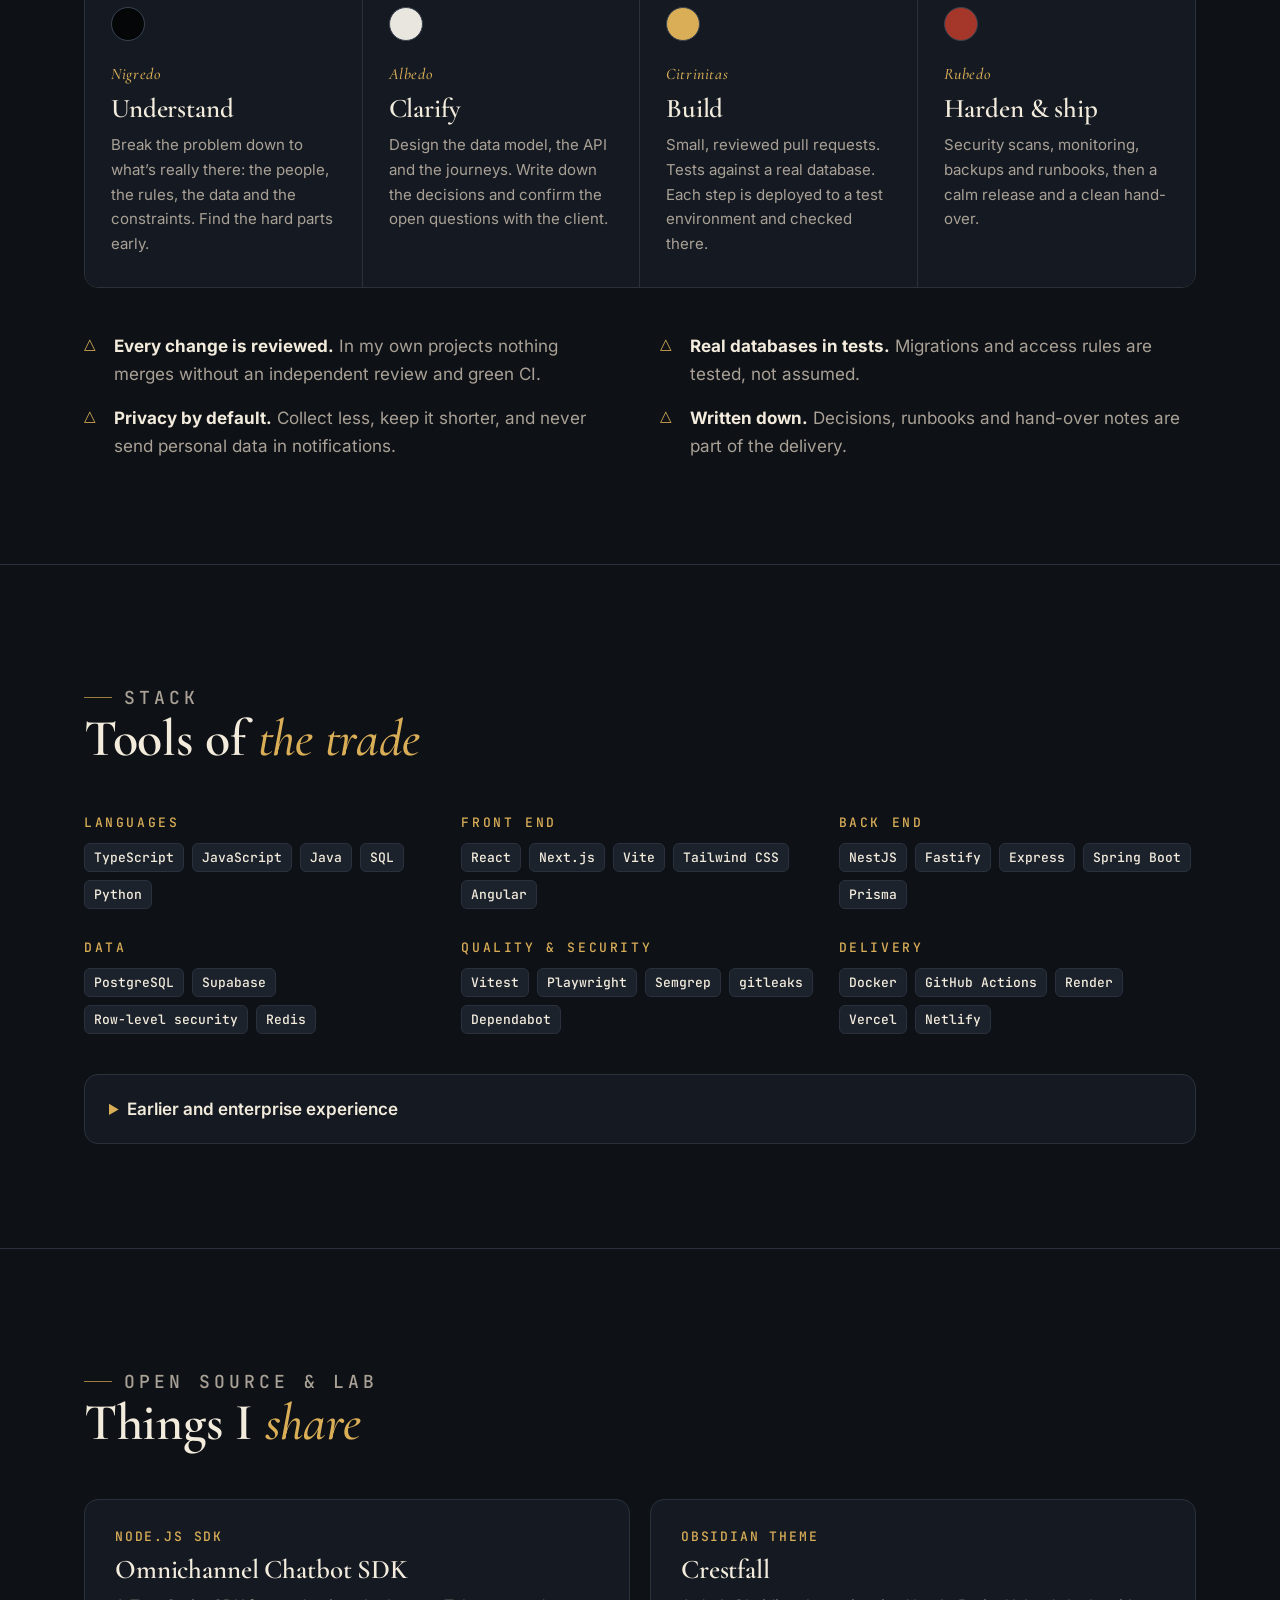
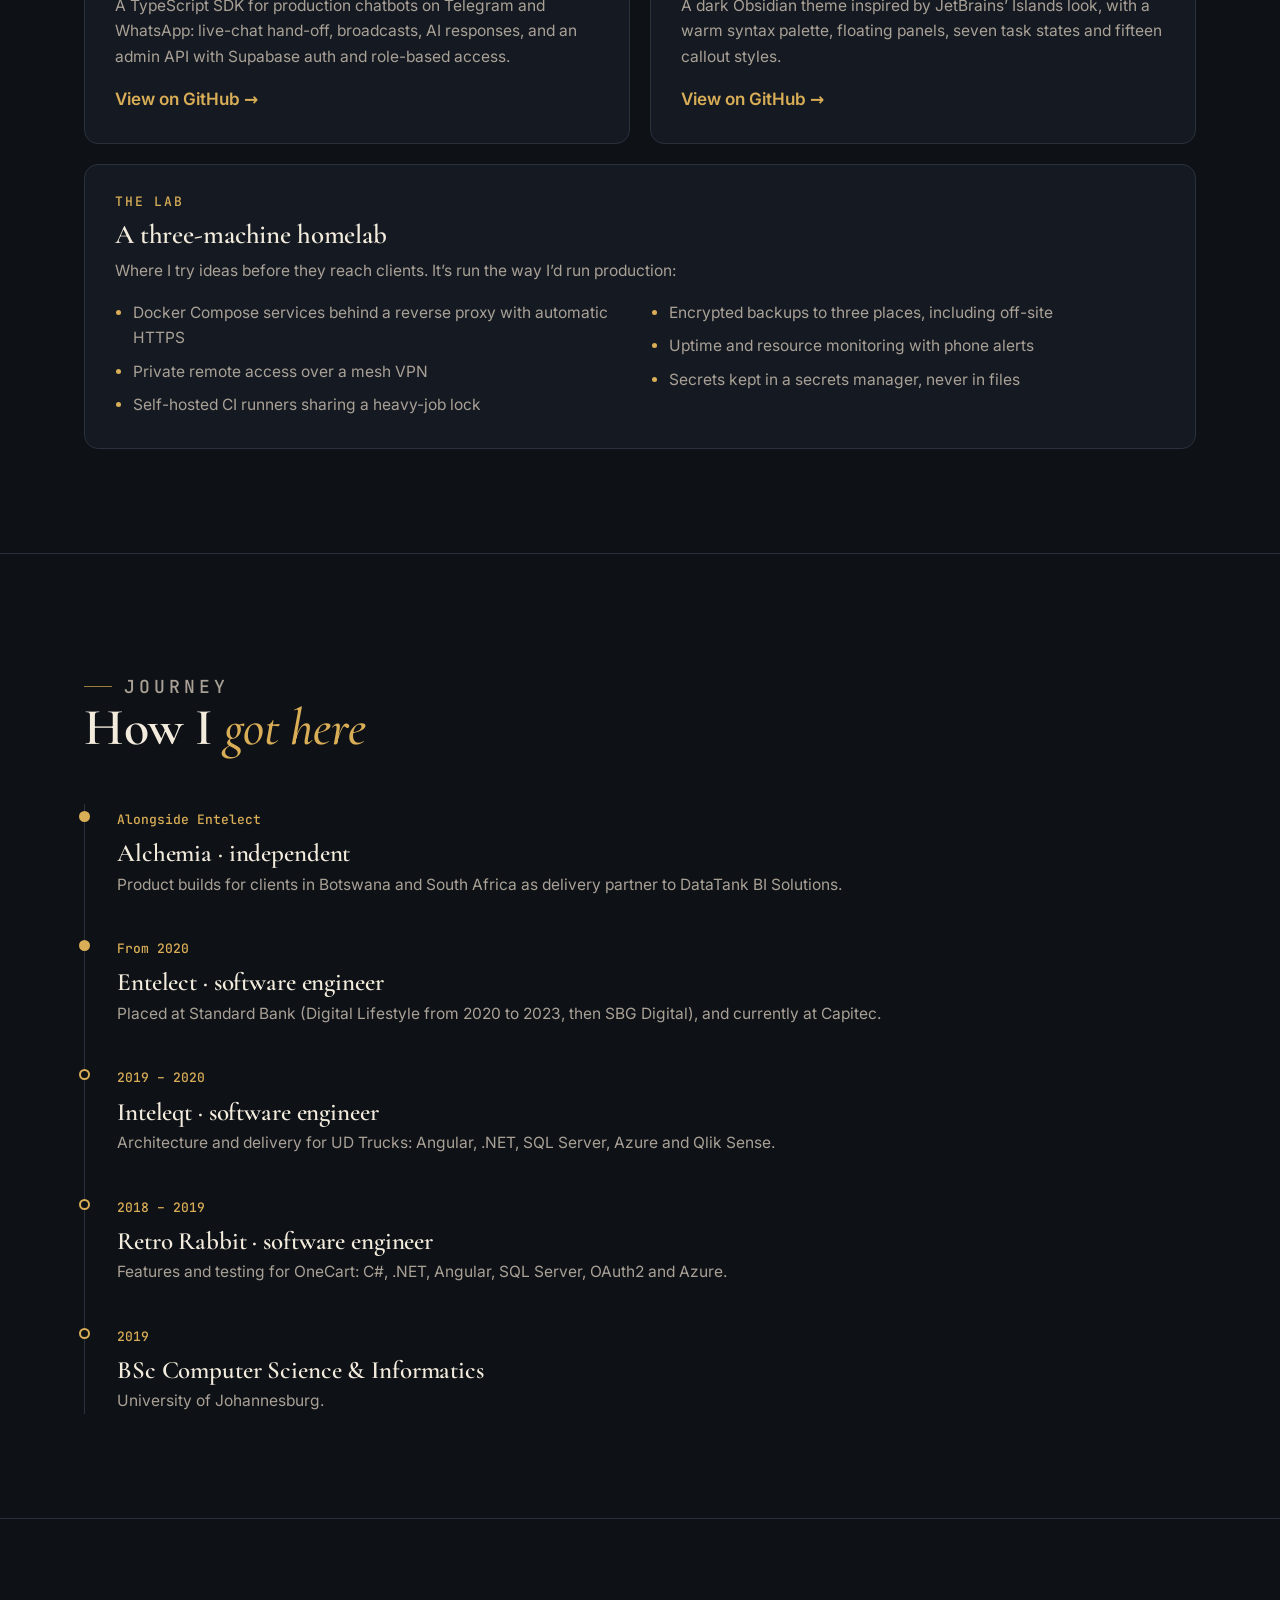
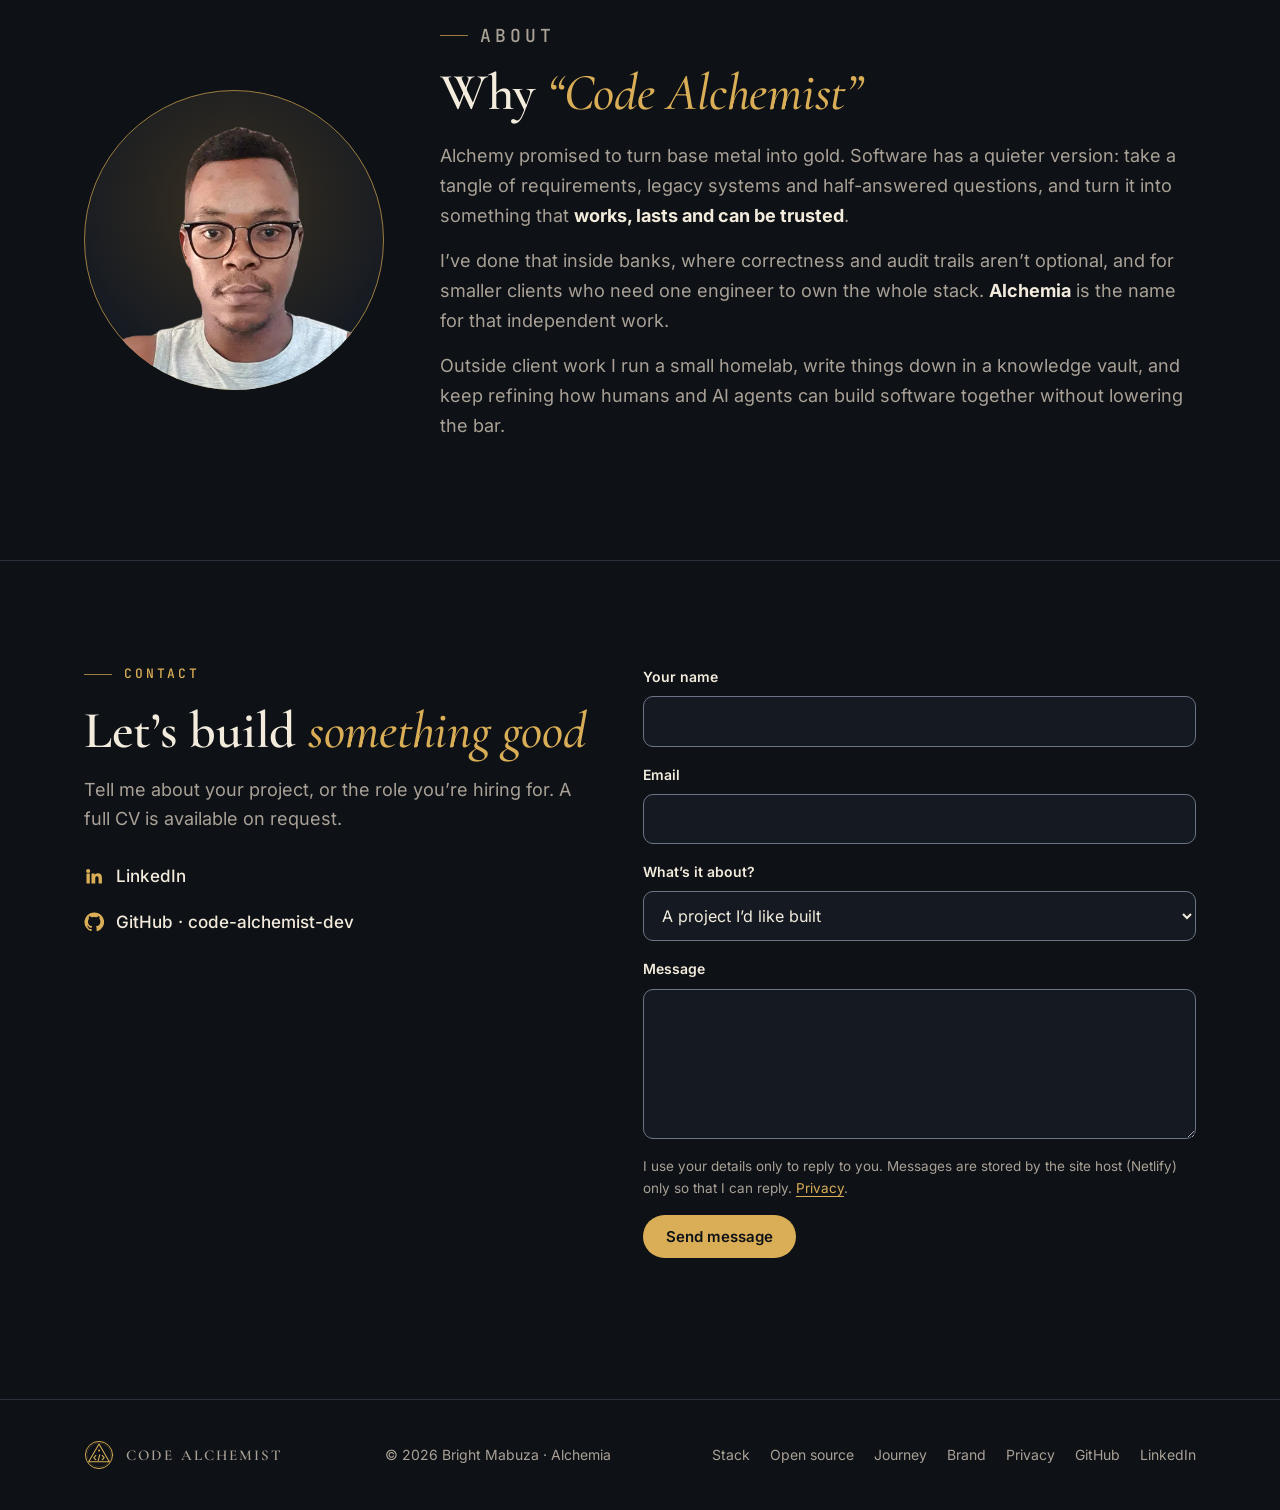
==== commit b973e0c0: "feat: architecture diagrams, alchemical hero, long-term caching - Inline SVG architecture diagrams f" ====
--- a/index.html
+++ b/index.html
@@ -8,6 +8,7 @@
   <link rel="canonical" href="https://bright-mabuza.netlify.app/">
   <meta name="theme-color" content="#0E1116">
   <meta name="color-scheme" content="dark">
+  <meta name="author" content="Bright Mabuza">
 
   <meta property="og:type" content="website">
   <meta property="og:site_name" content="Code Alchemist · Alchemia">
@@ -27,8 +28,8 @@
 
   <link rel="preload" href="/assets/fonts/cormorant-garamond-latin-600-normal.woff2" as="font" type="font/woff2" crossorigin>
   <link rel="preload" href="/assets/fonts/inter-latin-wght-normal.woff2" as="font" type="font/woff2" crossorigin>
-  <link rel="stylesheet" href="/assets/css/styles.css">
-  <script src="/assets/js/main.js" defer></script>
+  <link rel="stylesheet" href="/assets/css/styles.css?v=57ebe116fe">
+  <script src="/assets/js/main.js?v=28e9ac92ee" defer></script>
 
   <script type="application/ld+json">
   {
@@ -49,13 +50,27 @@
     "knowsAbout": ["TypeScript", "Java", "Spring Boot", "NestJS", "Next.js", "React", "Angular", "PostgreSQL", "Supabase", "DevOps"]
   }
   </script>
+  <script type="application/ld+json">
+  {
+    "@context": "https://schema.org",
+    "@type": "ProfessionalService",
+    "name": "Alchemia",
+    "alternateName": "Code Alchemist",
+    "description": "Independent software engineering: web platforms, APIs and PostgreSQL systems for clients in Botswana and South Africa.",
+    "url": "https://bright-mabuza.netlify.app/",
+    "logo": "https://bright-mabuza.netlify.app/assets/img/icon-512.png",
+    "image": "https://bright-mabuza.netlify.app/assets/img/og-image.png",
+    "founder": { "@type": "Person", "name": "Bright Mabuza" },
+    "areaServed": [{ "@type": "Country", "name": "South Africa" }, { "@type": "Country", "name": "Botswana" }]
+  }
+  </script>
 </head>
 <body>
   <a class="skip-link" href="#main">Skip to content</a>
 
   <header class="site-header">
     <div class="container header-inner">
-      <a class="brand" href="/" aria-label="Code Alchemist, home">
+      <a class="brand" href="/">
         <img src="/assets/brand/mark.svg" alt="" width="38" height="38">
         <span>
           <span class="brand-name">Code Alchemist</span>
@@ -81,6 +96,7 @@
   <main id="main">
     <!-- ================= HERO ================= -->
     <section class="hero" aria-labelledby="hero-title">
+      <div class="symbol-field" aria-hidden="true"></div>
       <div class="container">
         <div class="hero-grid">
           <div>
@@ -109,14 +125,14 @@
                 </text>
               </g>
               <circle cx="200" cy="200" r="146" fill="none" stroke="#2A313C"/>
-              <g transform="translate(80 80) scale(3.75)" fill="none" stroke="#D9AE57" stroke-linecap="round" stroke-linejoin="round">
+              <g class="seal-mark" transform="translate(80 80) scale(3.75)" fill="none" stroke="#D9AE57" stroke-linecap="round" stroke-linejoin="round">
                 <circle cx="32" cy="32" r="29" stroke-width="1.2"/>
                 <circle cx="32" cy="32" r="25.6" stroke-width="0.45" opacity="0.5"/>
                 <path d="M32 8.5 L54 46.6 H10 Z" stroke-width="1.5"/>
                 <path d="M25.2 33 L21 37.6 L25.2 42.2" stroke-width="1.6"/>
                 <path d="M38.8 33 L43 37.6 L38.8 42.2" stroke-width="1.6"/>
                 <path d="M33.7 31.4 L30.3 43.8" stroke-width="1.6"/>
-                <circle cx="32" cy="22.5" r="1.6" fill="#D9AE57" stroke="none"/>
+                <circle class="seal-spark" cx="32" cy="22.5" r="1.6" fill="#D9AE57" stroke="none"/>
               </g>
             </svg>
           </div>
@@ -159,6 +175,7 @@
               <ul class="tags" aria-label="Technologies">
                 <li>TypeScript</li><li>NestJS</li><li>Next.js</li><li>Supabase</li><li>PostgreSQL</li><li>Playwright</li><li>Render</li><li>turbo monorepo</li>
               </ul>
+              <figure class="diagram"><svg viewBox="0 0 360 218" role="img" aria-labelledby="dg-mfw-t"><title id="dg-mfw-t">MyFinWell architecture: a website, client portal and staff panel, all Next.js, call one NestJS API, which uses rate limits, an email outbox and a Supabase PostgreSQL database with row-level security.</title><defs><marker id="dg-mfw-arrow" viewBox="0 0 8 8" refX="7" refY="4" markerWidth="7" markerHeight="7" orient="auto-start-reverse"><path class="dg-head" d="M0 0 L8 4 L0 8 Z"/></marker></defs><rect class="dg-box" x="0" y="0" width="112" height="46" rx="8"/><text class="dg-t" x="56.0" y="20.0" text-anchor="middle">Website</text><text class="dg-s" x="56.0" y="35.0" text-anchor="middle">Next.js</text><rect class="dg-box" x="124" y="0" width="112" height="46" rx="8"/><text class="dg-t" x="180.0" y="20.0" text-anchor="middle">Client portal</text><text class="dg-s" x="180.0" y="35.0" text-anchor="middle">Next.js</text><rect class="dg-box" x="248" y="0" width="112" height="46" rx="8"/><text class="dg-t" x="304.0" y="20.0" text-anchor="middle">Staff panel</text><text class="dg-s" x="304.0" y="35.0" text-anchor="middle">Next.js</text><path class="dg-ln" d="M56 46 L150 82" marker-end="url(#dg-mfw-arrow)"/><path class="dg-ln" d="M180 46 L180 82" marker-end="url(#dg-mfw-arrow)"/><path class="dg-ln" d="M304 46 L210 82" marker-end="url(#dg-mfw-arrow)"/><rect class="dg-box dg-core" x="90" y="84" width="180" height="50" rx="8"/><text class="dg-t" x="180.0" y="106.0" text-anchor="middle">API</text><text class="dg-s" x="180.0" y="121.0" text-anchor="middle">NestJS · validation · RBAC</text><path class="dg-ln" d="M180 134 L180 166" marker-end="url(#dg-mfw-arrow)"/><rect class="dg-box dg-core" x="90" y="168" width="180" height="50" rx="8"/><text class="dg-t" x="180.0" y="190.0" text-anchor="middle">PostgreSQL</text><text class="dg-s" x="180.0" y="205.0" text-anchor="middle">Supabase · RLS</text><rect class="dg-box" x="0" y="92" width="78" height="34" rx="8"/><text class="dg-t" x="39.0" y="113.0" text-anchor="middle">Rate limits</text><path class="dg-ln" d="M90 109 L80 109" marker-end="url(#dg-mfw-arrow)"/><rect class="dg-box" x="282" y="92" width="78" height="34" rx="8"/><text class="dg-t" x="321.0" y="113.0" text-anchor="middle">Email outbox</text><path class="dg-ln" d="M270 109 L280 109" marker-end="url(#dg-mfw-arrow)"/></svg><figcaption>Architecture, simplified</figcaption></figure>
             </div>
           </article>
 
@@ -179,6 +196,7 @@
               <ul class="tags" aria-label="Technologies">
                 <li>Java</li><li>Spring</li><li>React</li><li>TypeScript</li><li>PostgreSQL</li><li>Supabase</li><li>GitHub Actions</li>
               </ul>
+              <figure class="diagram"><svg viewBox="0 0 360 218" role="img" aria-labelledby="dg-pred-t"><title id="dg-pred-t">PR-ED architecture: a React assessment app and a public website, a gateway, a Java Spring API and a Supabase PostgreSQL database, with self-hosted CI runners.</title><defs><marker id="dg-pred-arrow" viewBox="0 0 8 8" refX="7" refY="4" markerWidth="7" markerHeight="7" orient="auto-start-reverse"><path class="dg-head" d="M0 0 L8 4 L0 8 Z"/></marker></defs><rect class="dg-box" x="0" y="0" width="170" height="46" rx="8"/><text class="dg-t" x="85.0" y="20.0" text-anchor="middle">Assessment app</text><text class="dg-s" x="85.0" y="35.0" text-anchor="middle">React · TypeScript</text><rect class="dg-box" x="190" y="0" width="170" height="46" rx="8"/><text class="dg-t" x="275.0" y="20.0" text-anchor="middle">Public website</text><text class="dg-s" x="275.0" y="35.0" text-anchor="middle">TypeScript</text><path class="dg-ln" d="M85 46 L160 82" marker-end="url(#dg-pred-arrow)"/><rect class="dg-box dg-core" x="90" y="84" width="180" height="50" rx="8"/><text class="dg-t" x="180.0" y="106.0" text-anchor="middle">API</text><text class="dg-s" x="180.0" y="121.0" text-anchor="middle">Java · Spring</text><path class="dg-ln" d="M180 134 L180 166" marker-end="url(#dg-pred-arrow)"/><rect class="dg-box dg-core" x="90" y="168" width="180" height="50" rx="8"/><text class="dg-t" x="180.0" y="190.0" text-anchor="middle">PostgreSQL</text><text class="dg-s" x="180.0" y="205.0" text-anchor="middle">Supabase</text><rect class="dg-box" x="282" y="92" width="78" height="34" rx="8"/><text class="dg-t" x="321.0" y="113.0" text-anchor="middle">CI runners</text><path class="dg-ln" d="M280 109 L272 109" marker-end="url(#dg-pred-arrow)"/><rect class="dg-box" x="0" y="92" width="78" height="34" rx="8"/><text class="dg-t" x="39.0" y="113.0" text-anchor="middle">Gateway</text><path class="dg-ln" d="M80 109 L88 109" marker-end="url(#dg-pred-arrow)"/></svg><figcaption>Architecture, simplified</figcaption></figure>
             </div>
           </article>
 
@@ -209,6 +227,7 @@
               <ul class="tags" aria-label="Technologies">
                 <li>Umami</li><li>PostgreSQL</li><li>Docker</li><li>Render</li>
               </ul>
+              <figure class="diagram"><svg viewBox="0 0 360 202" role="img" aria-labelledby="dg-ana-t"><title id="dg-ana-t">Analytics architecture: many client sites send cookieless events to one analytics service, with a team per client, backed by PostgreSQL.</title><defs><marker id="dg-ana-arrow" viewBox="0 0 8 8" refX="7" refY="4" markerWidth="7" markerHeight="7" orient="auto-start-reverse"><path class="dg-head" d="M0 0 L8 4 L0 8 Z"/></marker></defs><rect class="dg-box" x="0" y="0" width="112" height="40" rx="8"/><text class="dg-t" x="56.0" y="24.0" text-anchor="middle">Client site A</text><rect class="dg-box" x="124" y="0" width="112" height="40" rx="8"/><text class="dg-t" x="180.0" y="24.0" text-anchor="middle">Client site B</text><rect class="dg-box" x="248" y="0" width="112" height="40" rx="8"/><text class="dg-t" x="304.0" y="24.0" text-anchor="middle">Client site C</text><path class="dg-ln" d="M56 40 L150 76" marker-end="url(#dg-ana-arrow)"/><path class="dg-ln" d="M180 40 L180 76" marker-end="url(#dg-ana-arrow)"/><path class="dg-ln" d="M304 40 L210 76" marker-end="url(#dg-ana-arrow)"/><rect class="dg-box dg-core" x="70" y="78" width="220" height="50" rx="8"/><text class="dg-t" x="180.0" y="100.0" text-anchor="middle">Analytics service</text><text class="dg-s" x="180.0" y="115.0" text-anchor="middle">cookieless tracker · one team per client</text><path class="dg-ln" d="M180 128 L180 160" marker-end="url(#dg-ana-arrow)"/><rect class="dg-box" x="110" y="162" width="140" height="40" rx="8"/><text class="dg-t" x="180.0" y="186.0" text-anchor="middle">PostgreSQL</text></svg><figcaption>Architecture, simplified</figcaption></figure>
             </div>
           </article>
         </div>
@@ -451,7 +470,7 @@
 
   <footer class="site-footer">
     <div class="container footer-inner">
-      <a class="brand" href="/" aria-label="Code Alchemist, home"><img src="/assets/brand/mark.svg" alt="" width="30" height="30"><span class="brand-name brand-name-sm">Code Alchemist</span></a>
+      <a class="brand" href="/"><img src="/assets/brand/mark.svg" alt="" width="30" height="30"><span class="brand-name brand-name-sm">Code Alchemist</span></a>
       <p>© <span data-year>2026</span> Bright Mabuza · Alchemia</p>
       <ul>
         <li><a href="#stack">Stack</a></li>
--- a/assets/css/styles.css
+++ b/assets/css/styles.css
@@ -148,8 +148,6 @@
 .availability .dot { width: 8px; height: 8px; border-radius: 50%; background: #6fcf97; box-shadow: 0 0 0 4px rgba(111, 207, 151, 0.15); flex: none; }
 .hero-seal { position: relative; justify-self: center; width: min(400px, 100%); aspect-ratio: 1; }
 .hero-seal svg { position: absolute; inset: 0; width: 100%; height: 100%; }
-.hero-seal .ring { animation: spin 120s linear infinite; transform-origin: 50% 50%; }
-@keyframes spin { to { transform: rotate(360deg); } }
 
 .facts { display: grid; grid-template-columns: repeat(4, 1fr); gap: 1px; margin: 80px 0 0; padding: 0; list-style: none; background: var(--line); border: 1px solid var(--line); border-radius: var(--radius); overflow: hidden; }
 .facts li { background: var(--ink-2); padding: 24px; }
@@ -363,7 +361,6 @@
 }
 @media (prefers-reduced-motion: reduce) {
   html { scroll-behavior: auto; }
-  .hero-seal .ring { animation: none; }
   .js .reveal { opacity: 1; transform: none; transition: none; }
 }
 
@@ -379,3 +376,46 @@
 .prose { max-width: 760px; }
 .prose p { color: var(--muted); margin: 0 0 16px; }
 .prose p strong { color: var(--cream); }
+
+/* ---------- Hero atmosphere: alchemical symbol field + seal draw-in ---------- */
+.symbol-field {
+  position: absolute; inset: 0; pointer-events: none;
+  background: url('../img/symbols.svg') 0 0 / 360px 360px repeat;
+  opacity: 0.07;
+  -webkit-mask-image: radial-gradient(ellipse at 70% 40%, #000 0%, transparent 70%);
+  mask-image: radial-gradient(ellipse at 70% 40%, #000 0%, transparent 70%);
+}
+.seal-mark > * { stroke-dasharray: 200; stroke-dashoffset: 0; }
+.js .seal-mark > * { animation: draw 2.2s cubic-bezier(.6,.05,.3,1) both; }
+.js .seal-mark > :nth-child(2) { animation-delay: .25s; }
+.js .seal-mark > :nth-child(3) { animation-delay: .45s; }
+.js .seal-mark > :nth-child(n+4) { animation-delay: 1.1s; animation-duration: 1.2s; }
+.js .seal-spark { animation: spark 0.9s ease 2.1s both; transform-origin: 32px 22.5px; transform-box: view-box; }
+@keyframes draw { from { stroke-dashoffset: 200; } to { stroke-dashoffset: 0; } }
+@keyframes spark { 0% { opacity: 0; transform: scale(0.2); } 60% { opacity: 1; transform: scale(1.8); } 100% { opacity: 1; transform: scale(1); } }
+
+/* ---------- Card hover: a quiet gold glow ---------- */
+.case, .service, .ent, .card { transition: border-color .25s ease, box-shadow .25s ease, transform .25s ease; }
+.case:hover, .service:hover, .ent:hover, .card:hover {
+  border-color: rgba(217, 174, 87, 0.45);
+  box-shadow: 0 0 0 1px rgba(217, 174, 87, 0.08), 0 18px 48px -24px rgba(217, 174, 87, 0.35);
+}
+.service:hover, .ent:hover { transform: translateY(-2px); }
+.service:hover .glyph, .case:hover .glyph { filter: drop-shadow(0 0 10px rgba(217, 174, 87, 0.45)); }
+
+/* ---------- Architecture diagrams ---------- */
+.diagram { margin: 26px 0 0; max-width: 520px; border: 1px solid var(--line); border-radius: 12px; padding: 18px 16px 10px; background: var(--ink); }
+.diagram svg { width: 100%; height: auto; overflow: visible; }
+.diagram figcaption { font: 500 12px/1 var(--mono); letter-spacing: 0.12em; text-transform: uppercase; color: var(--muted); margin-top: 12px; }
+.dg-box { fill: var(--ink-3); stroke: #3a4352; stroke-width: 1; }
+.dg-core { stroke: var(--gold); fill: #1d1a14; }
+.dg-t { fill: var(--cream); font: 600 11.5px var(--sans); }
+.dg-s { fill: var(--muted); font: 500 10px var(--mono); }
+.dg-ln { stroke: var(--gold-dim); stroke-width: 1.2; fill: none; }
+.dg-head { fill: var(--gold-dim); }
+
+@media (prefers-reduced-motion: reduce) {
+  .js .seal-mark > *, .js .seal-spark { animation: none; }
+  .case, .service, .ent, .card { transition: none; }
+  .service:hover, .ent:hover { transform: none; }
+}
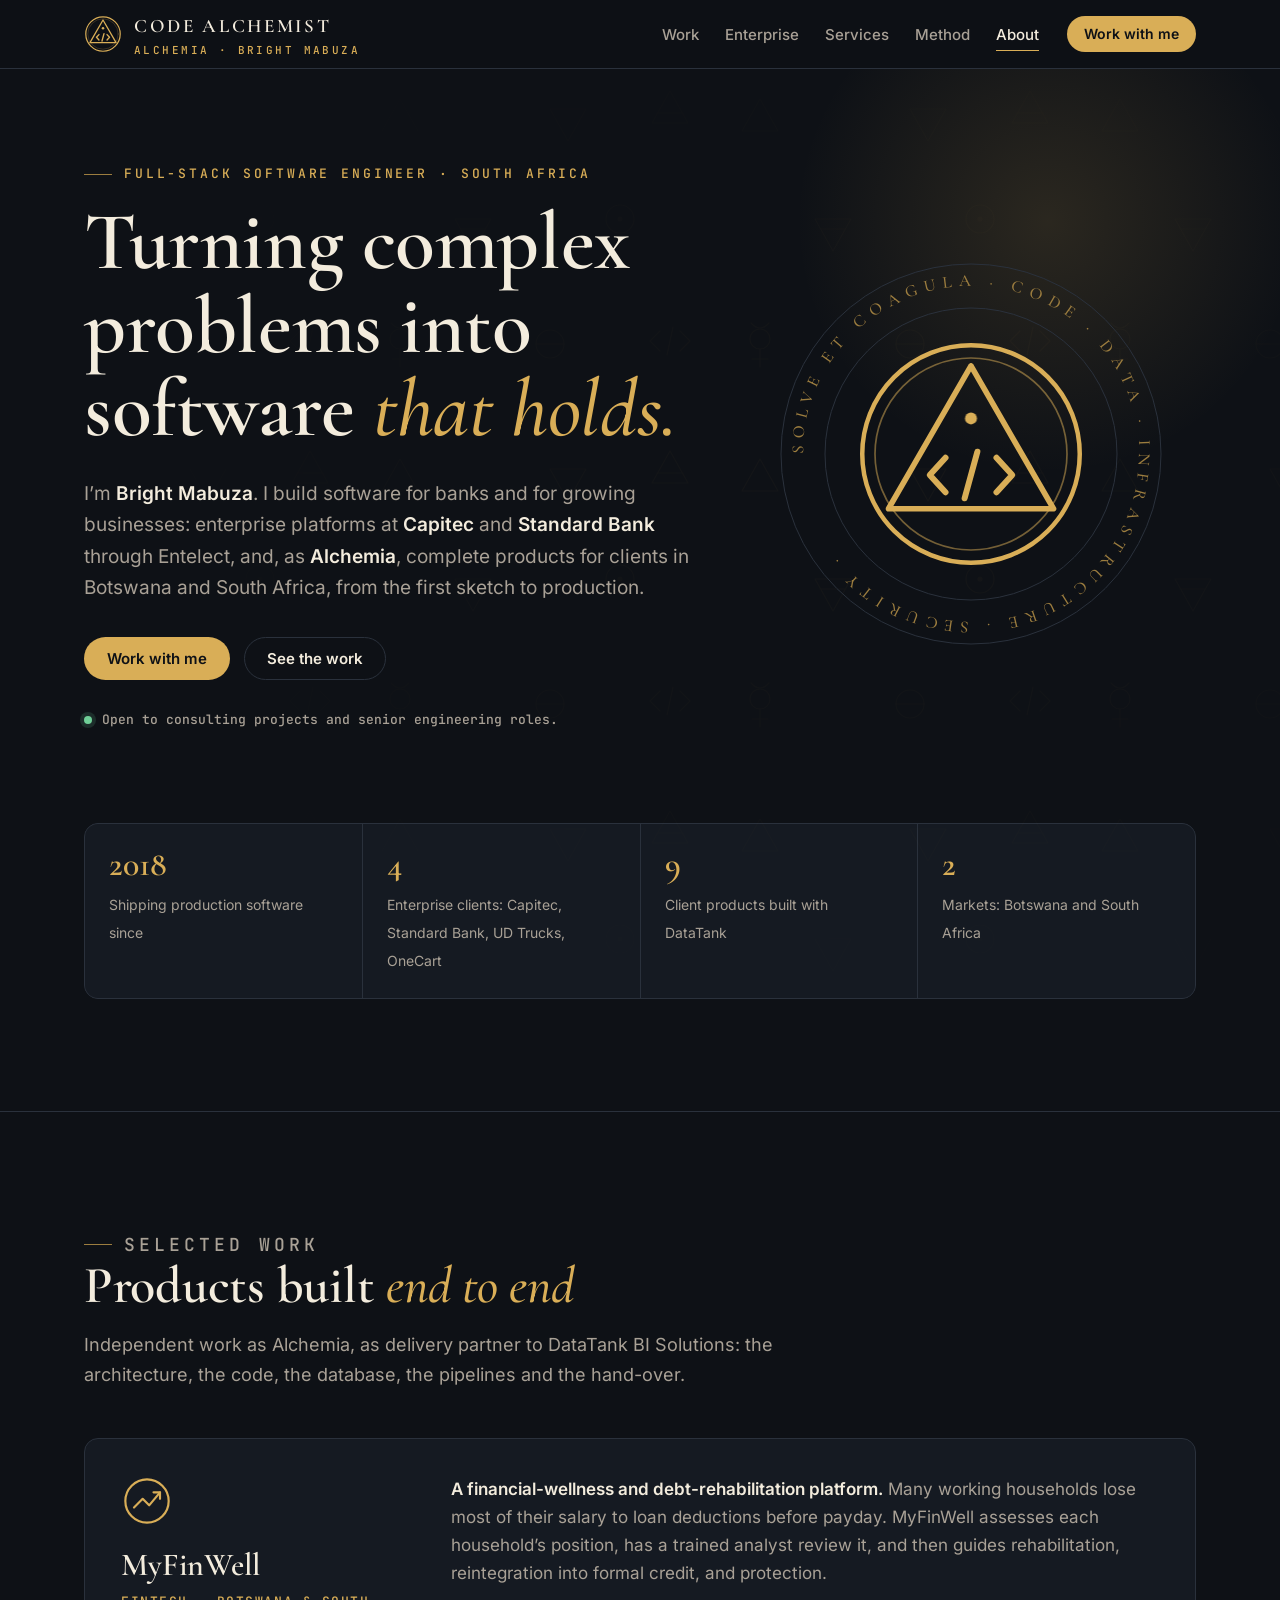
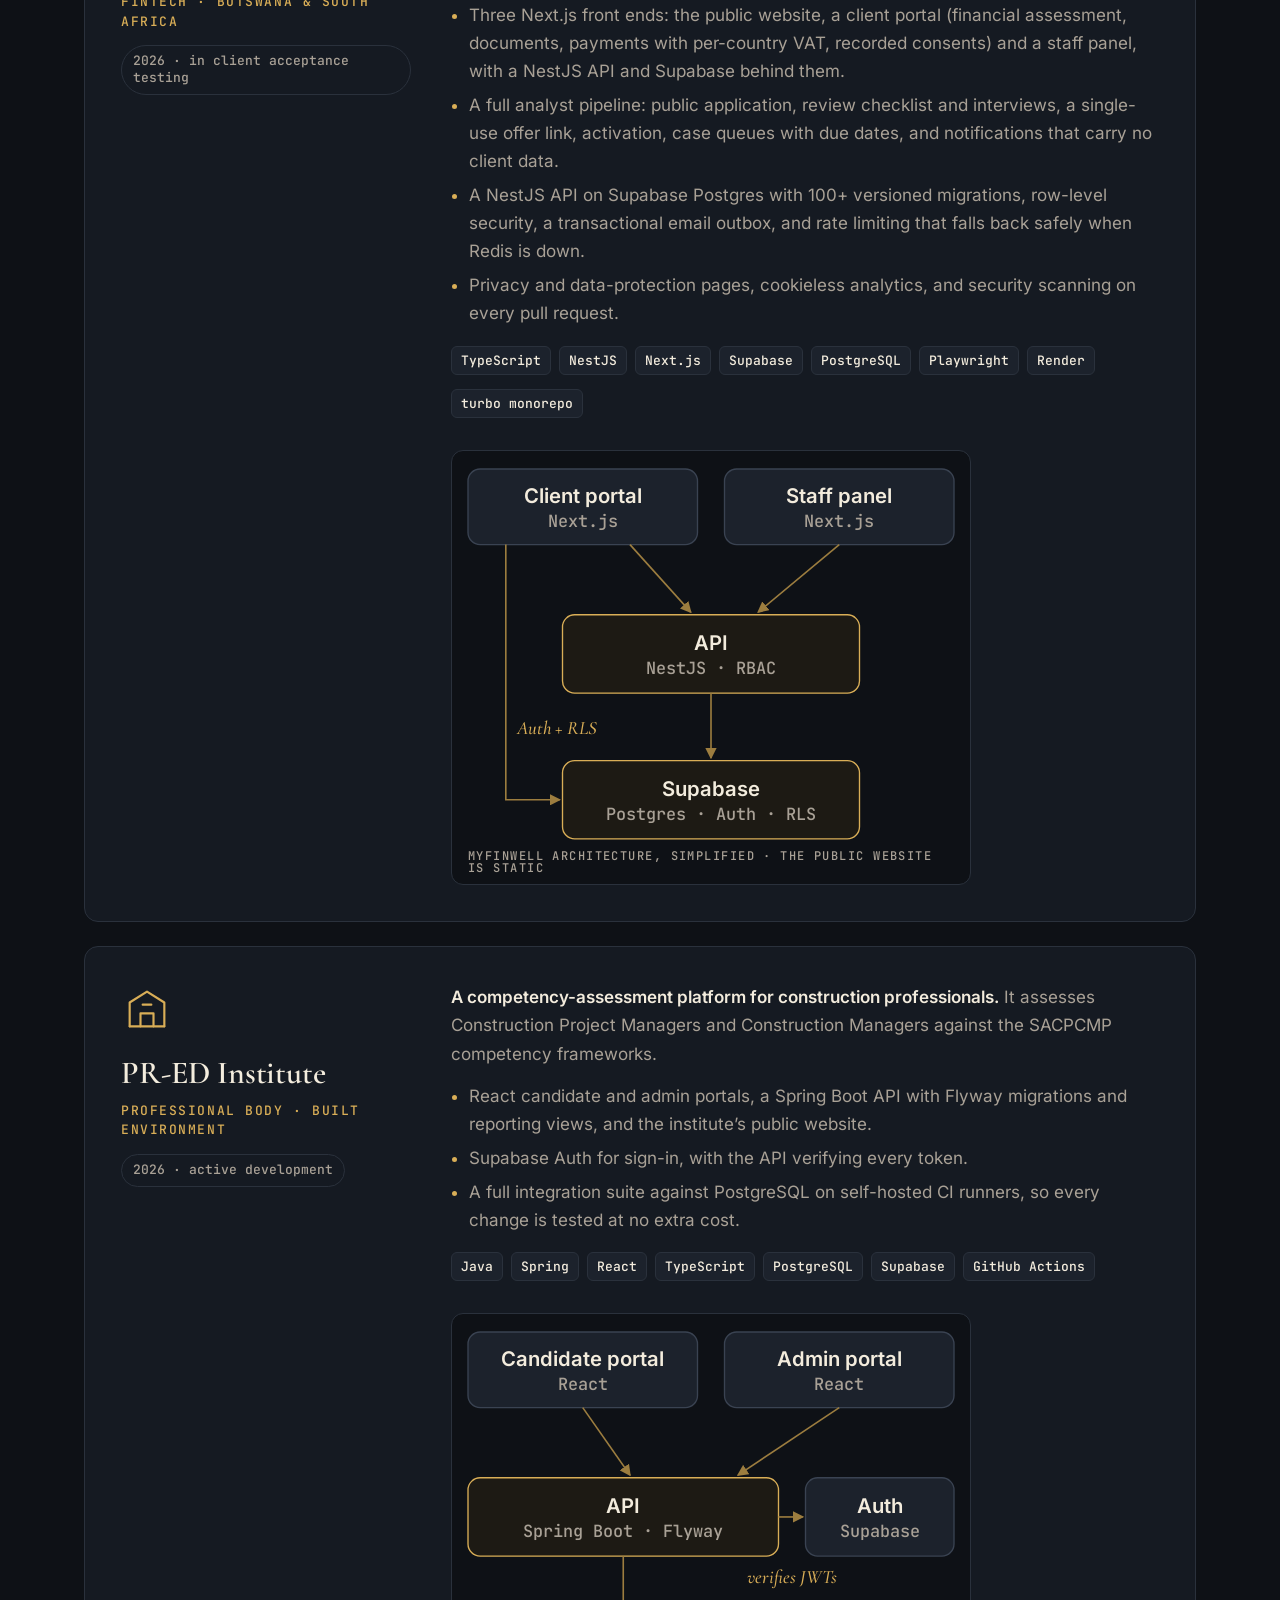
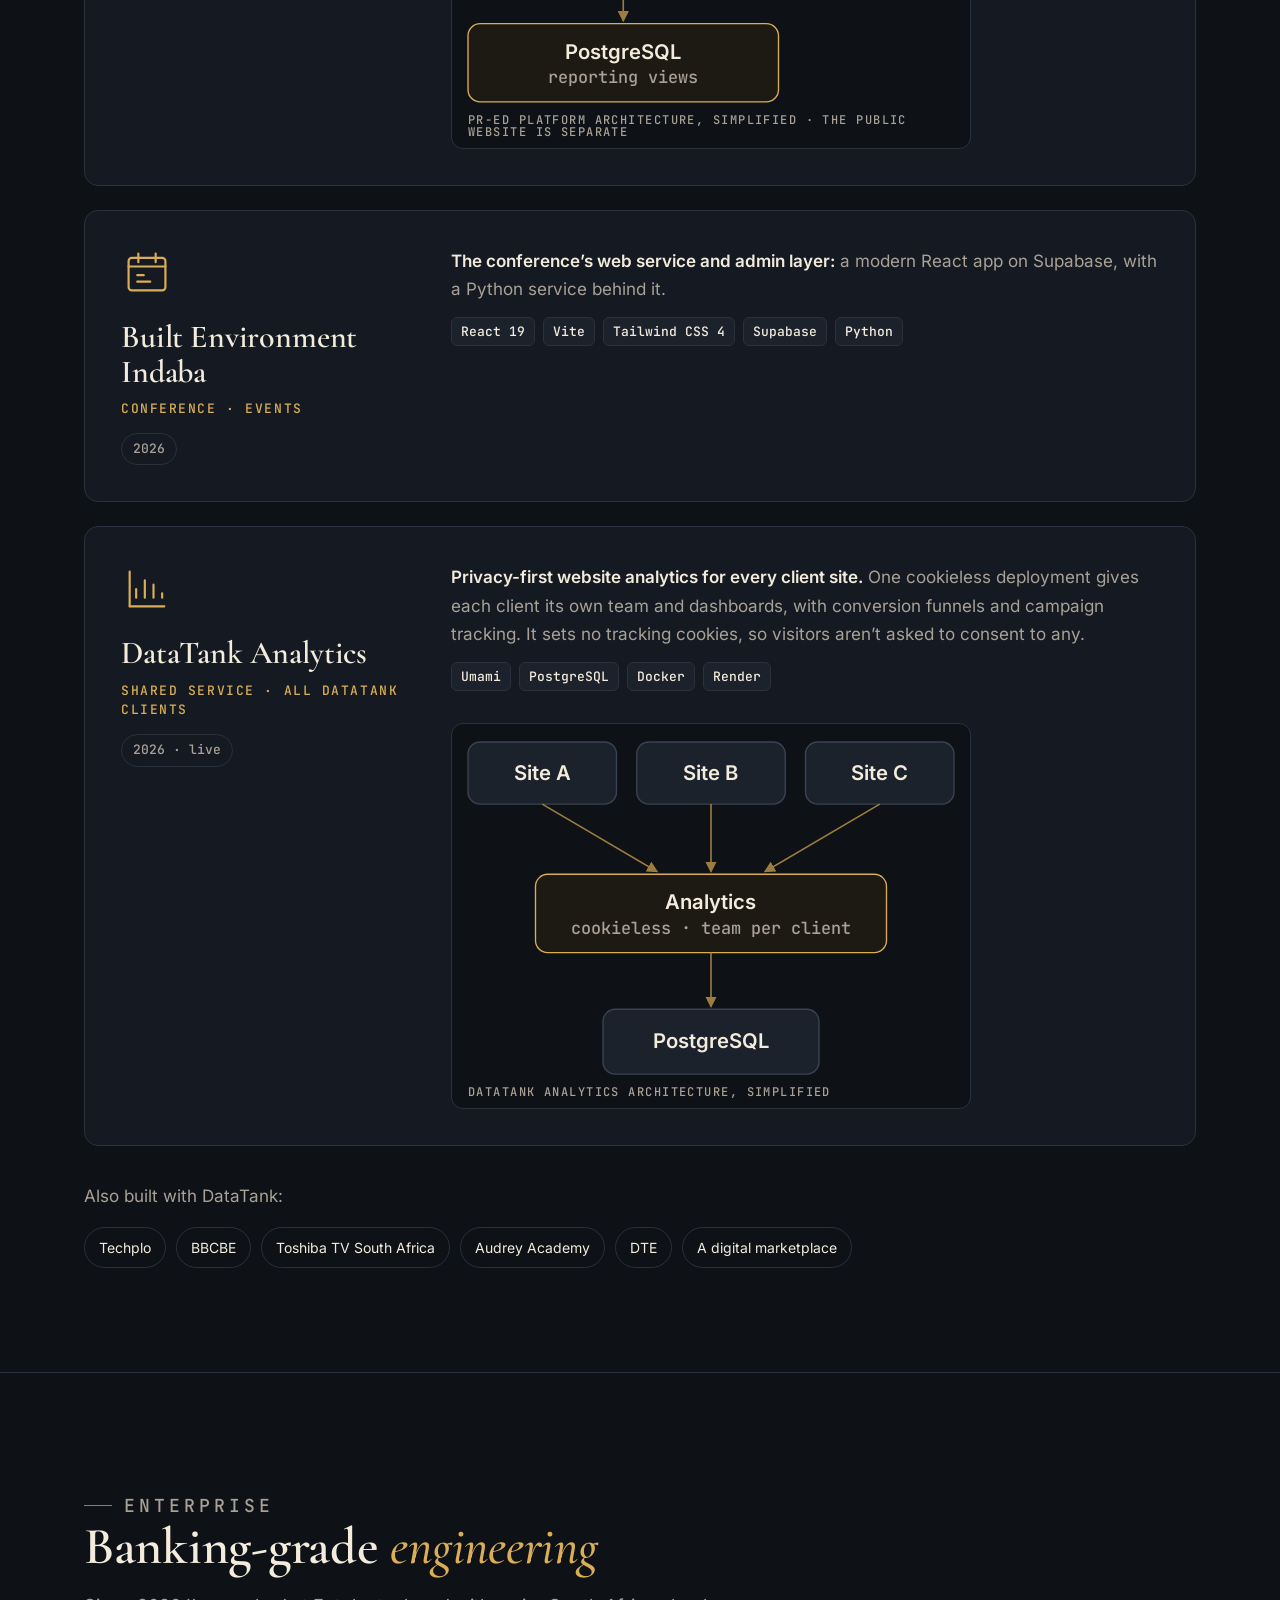
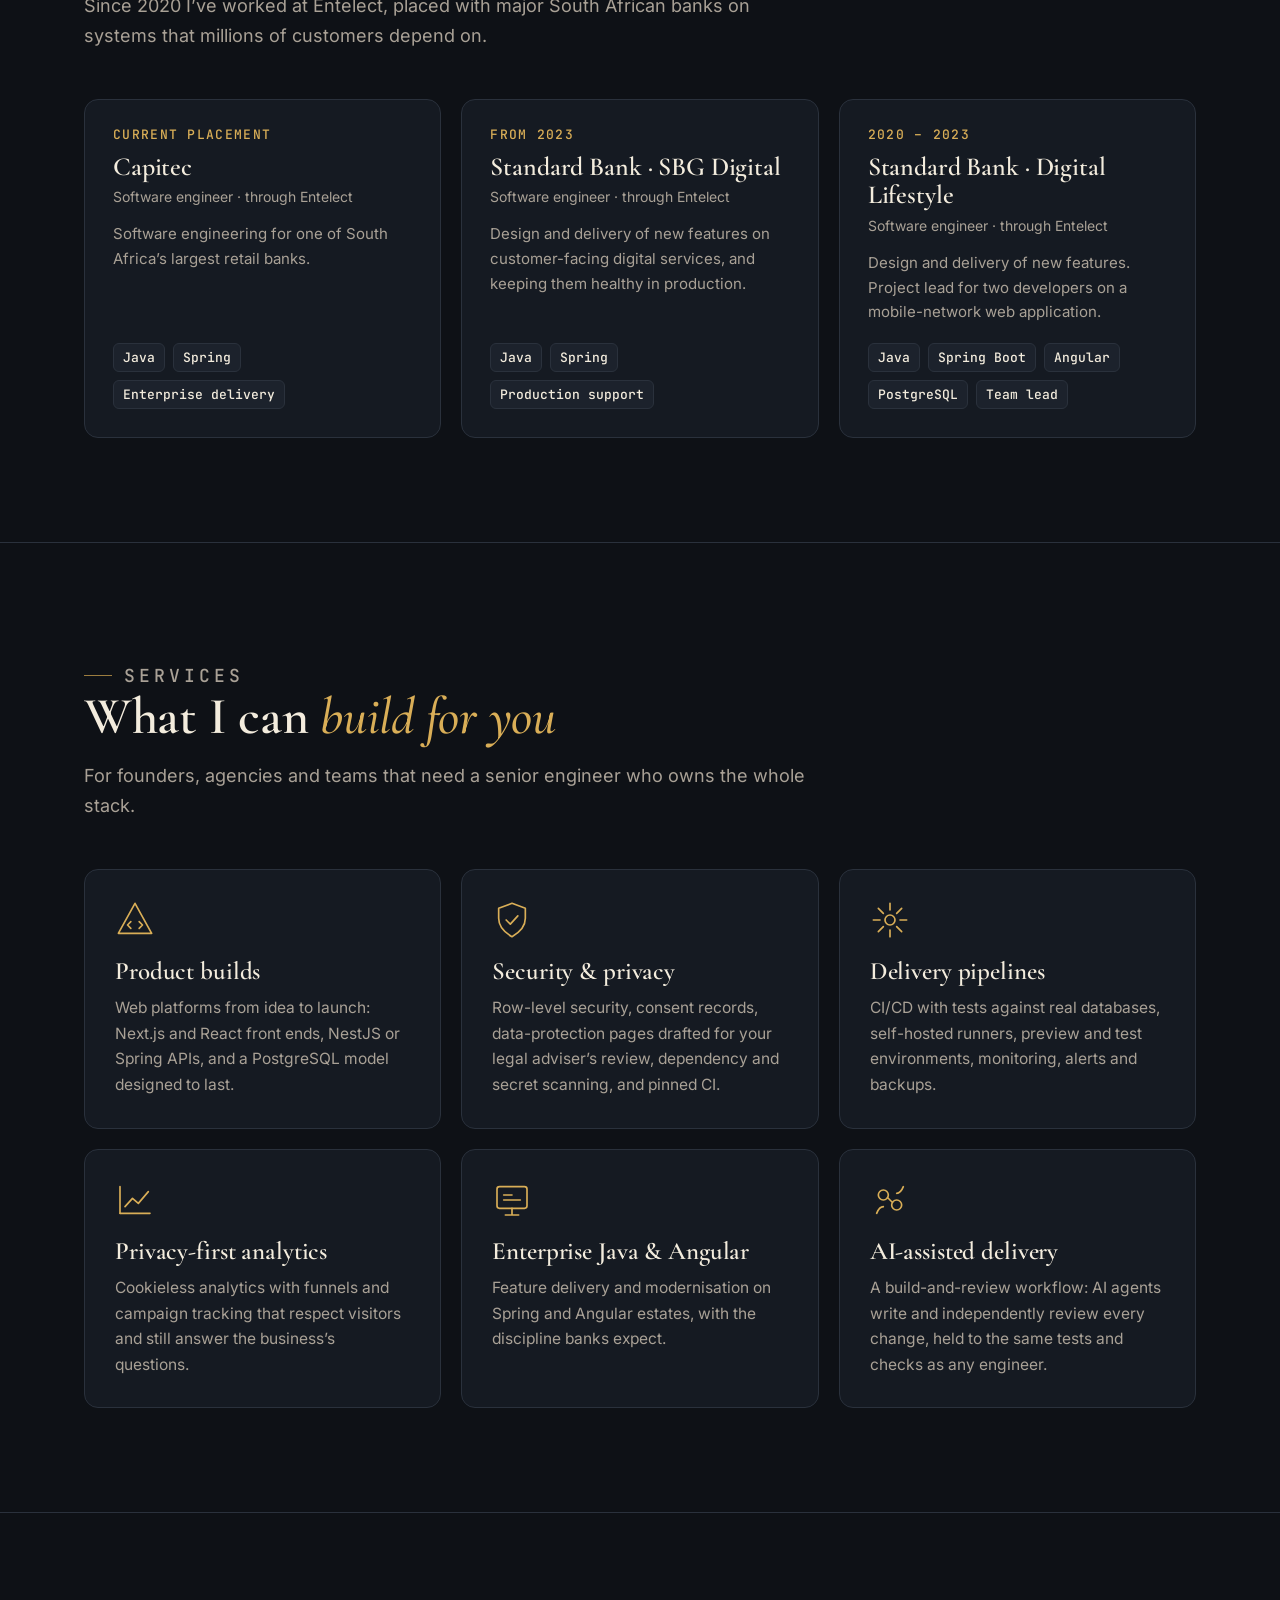
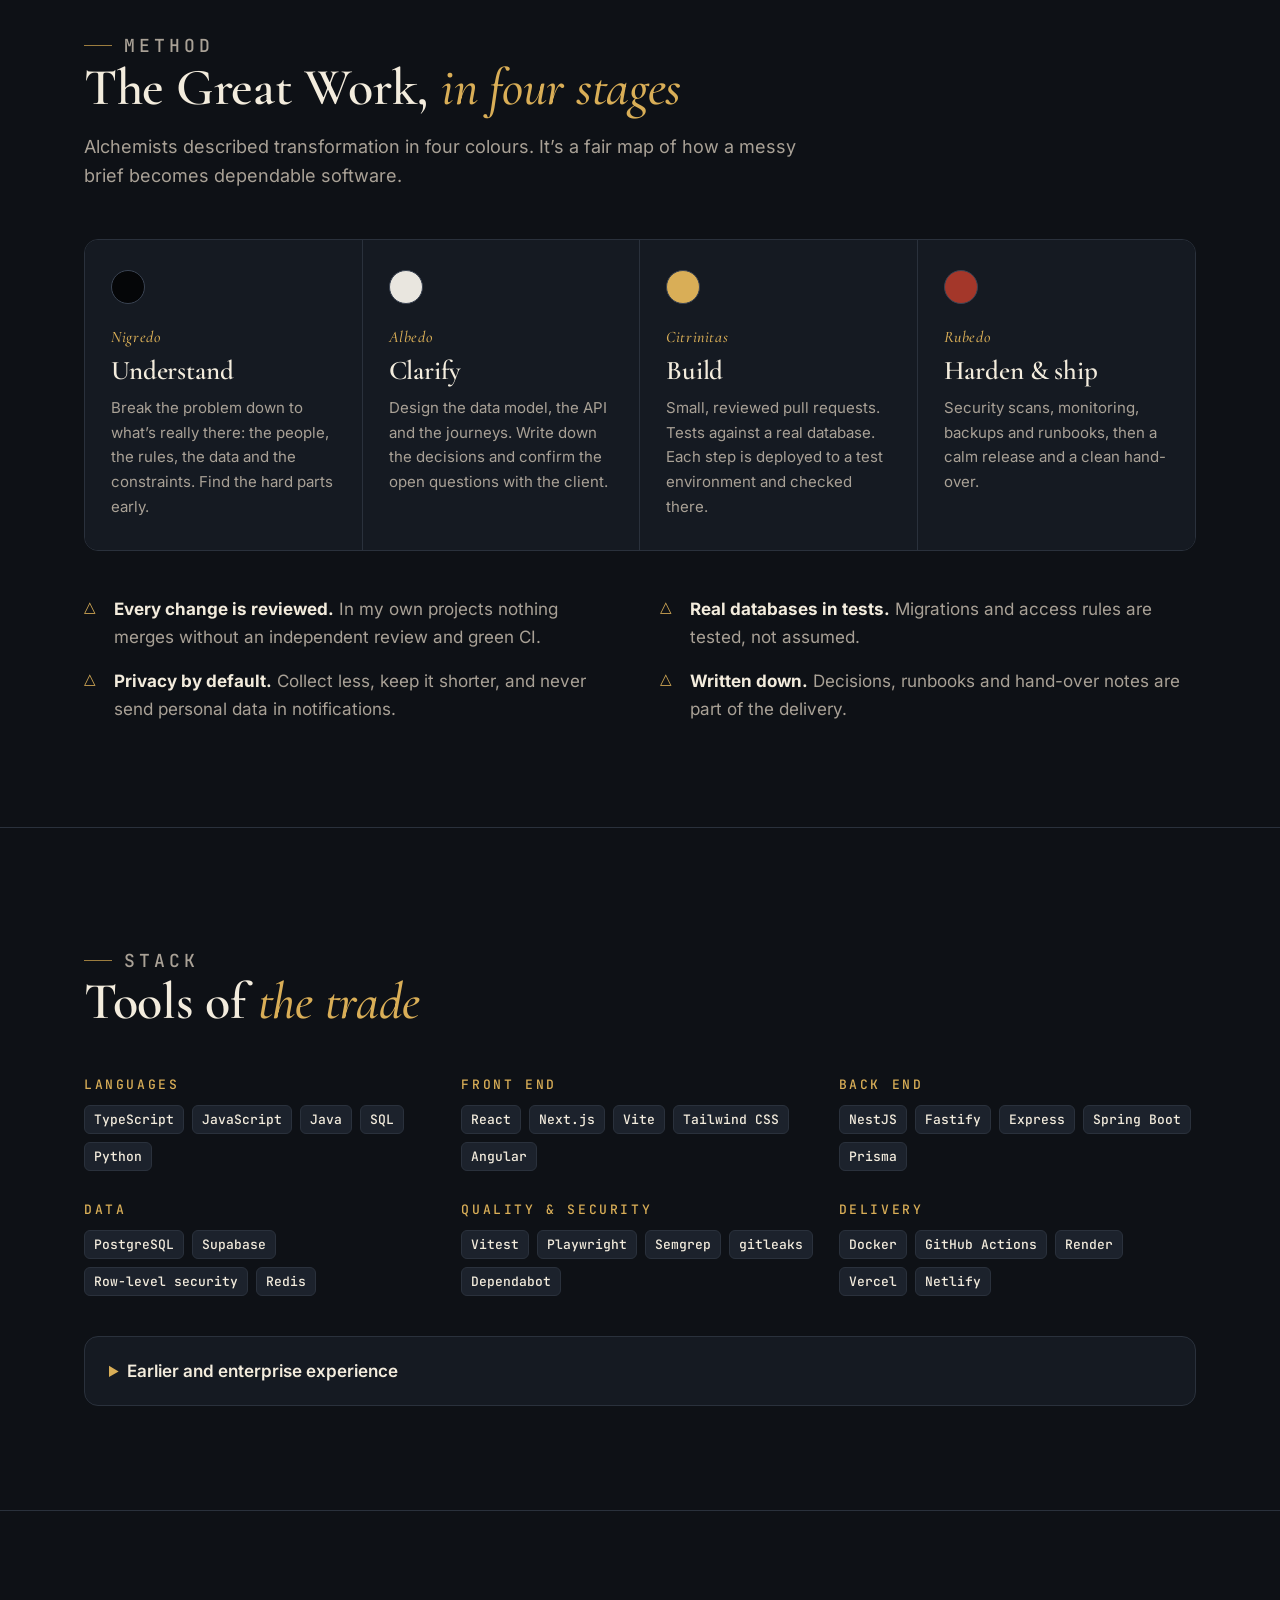
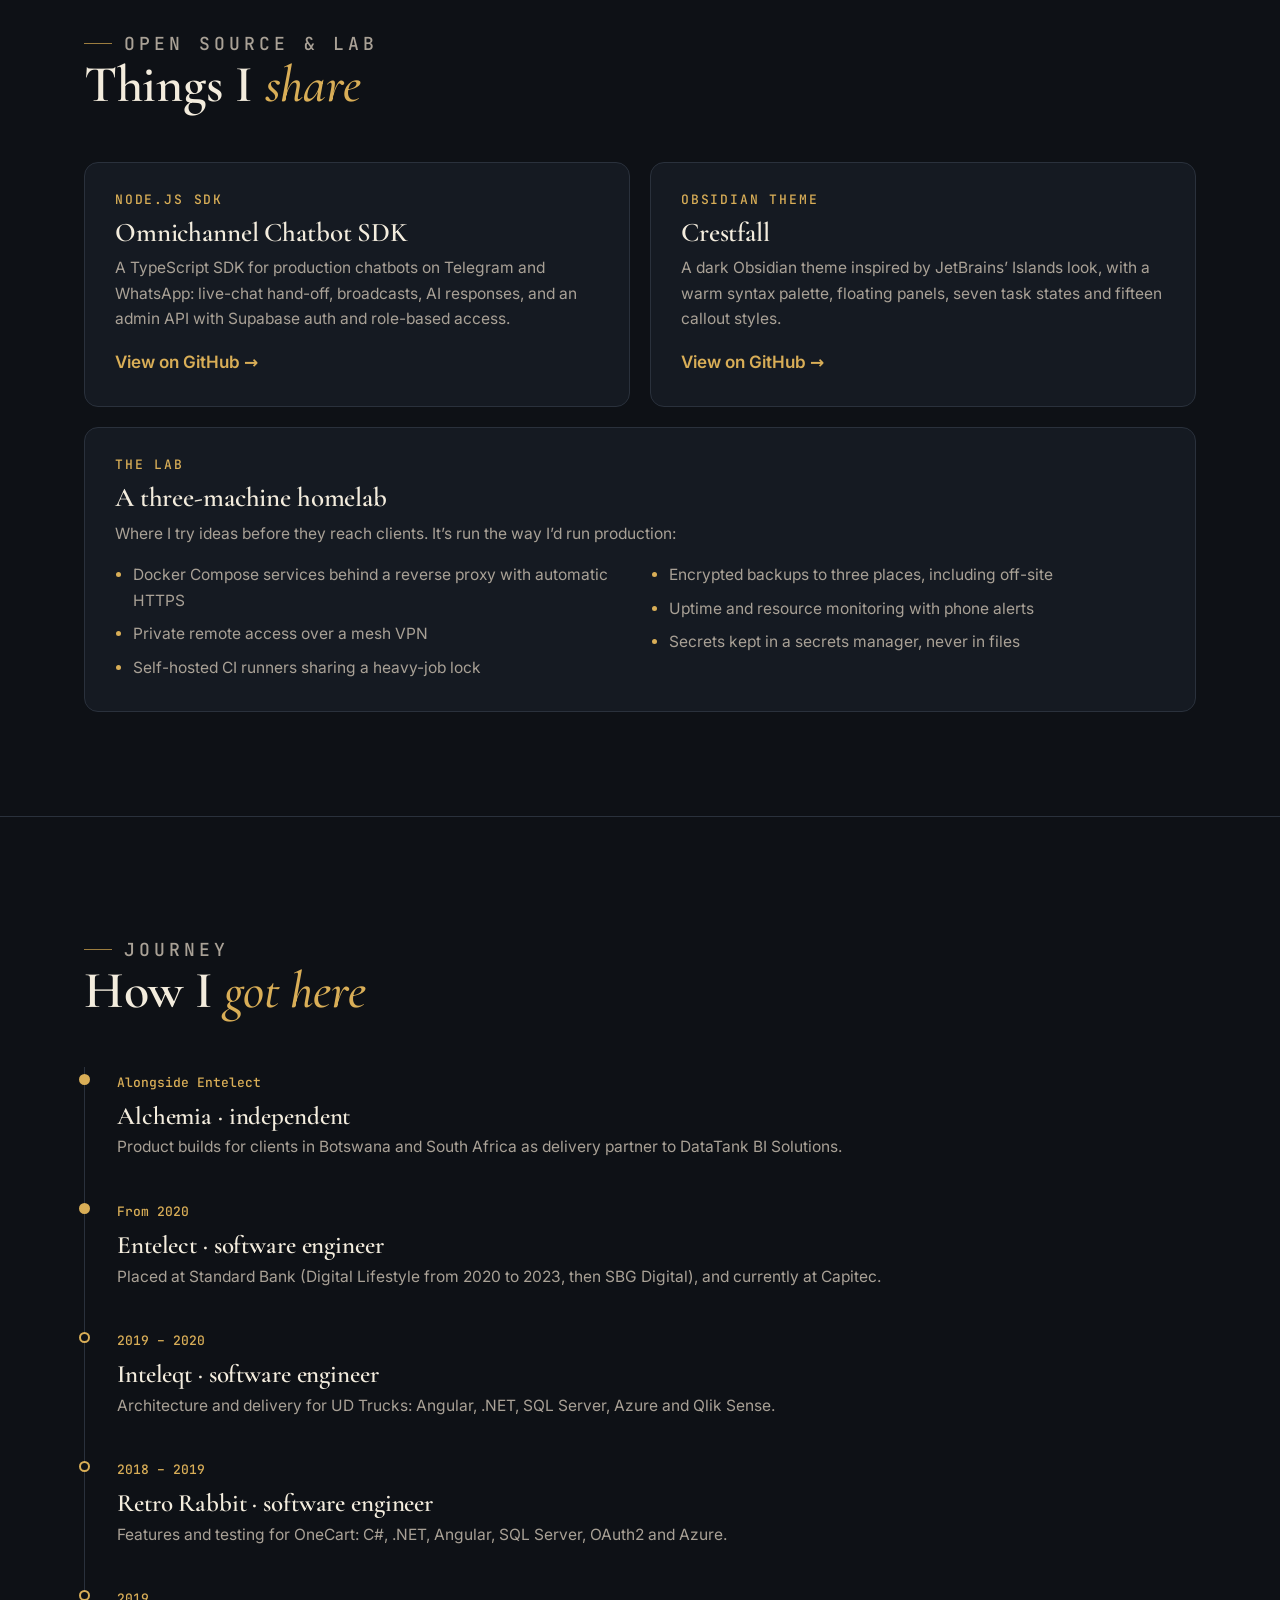
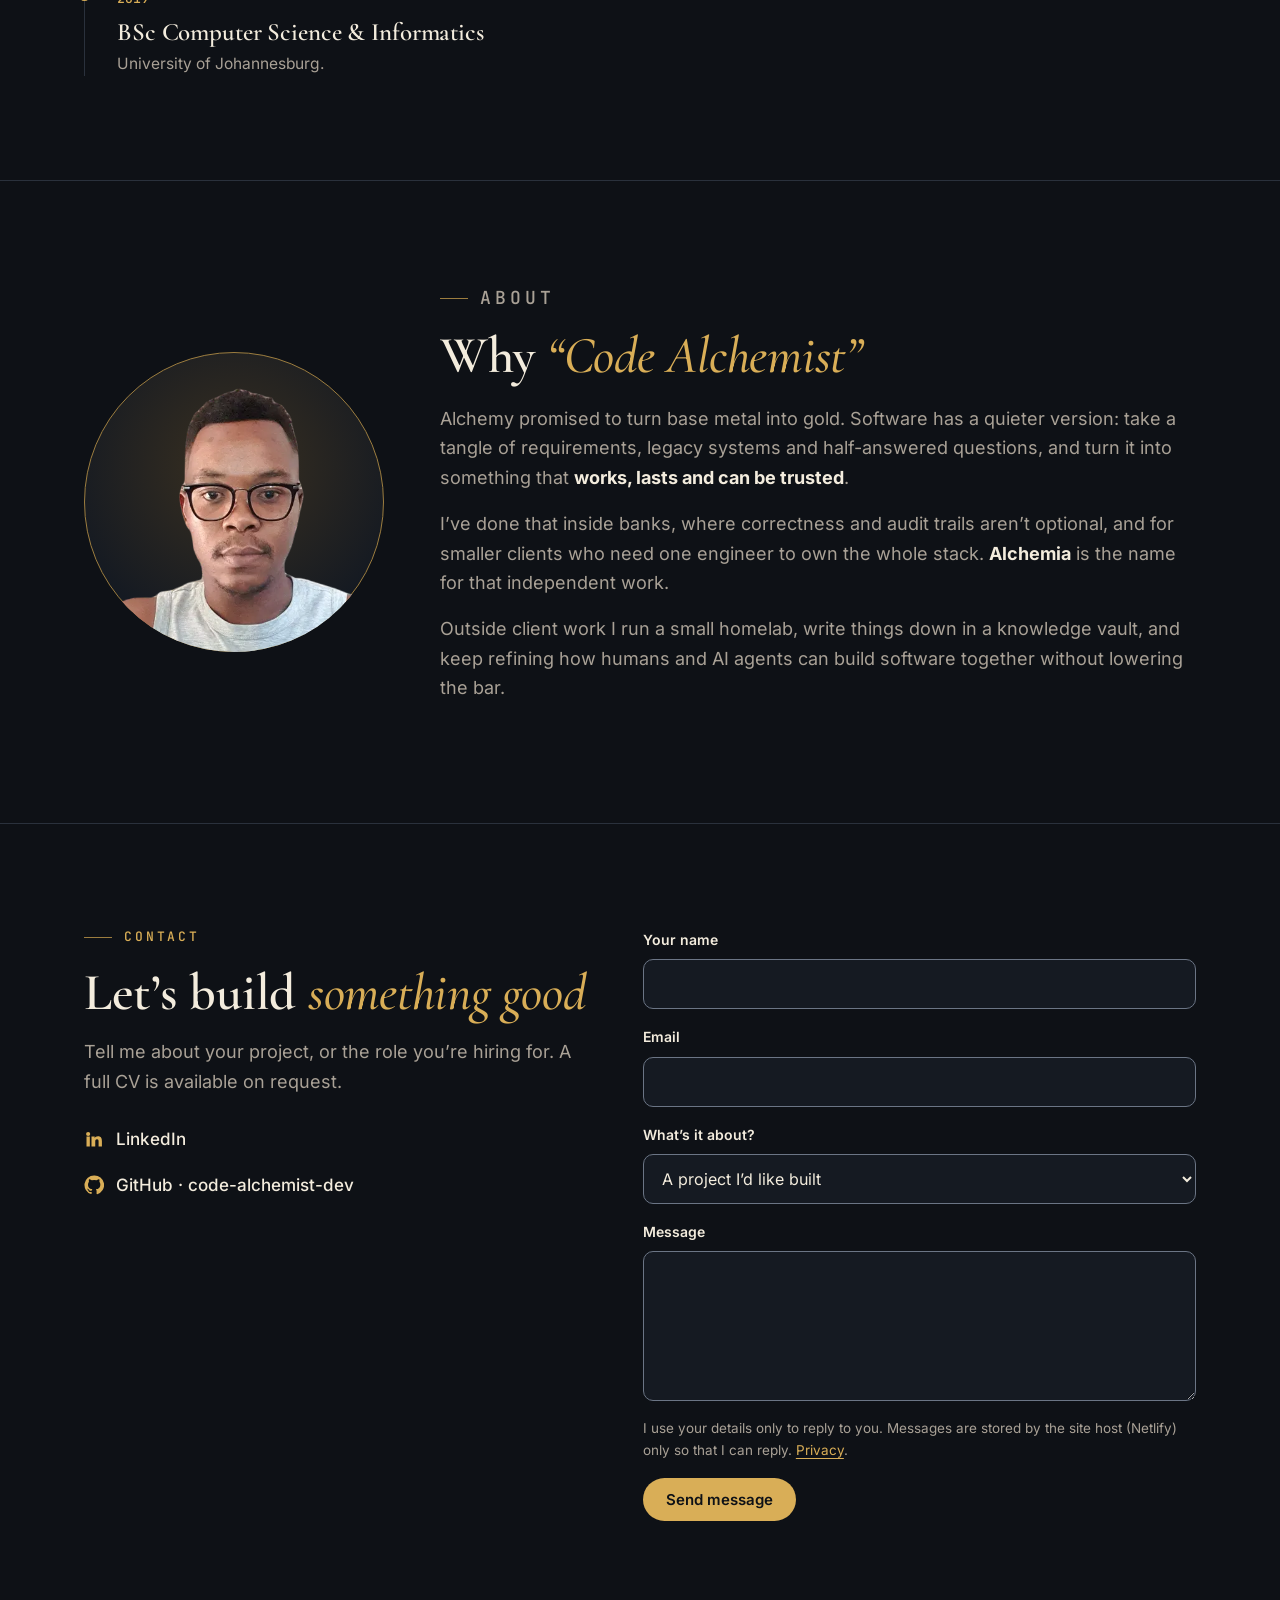
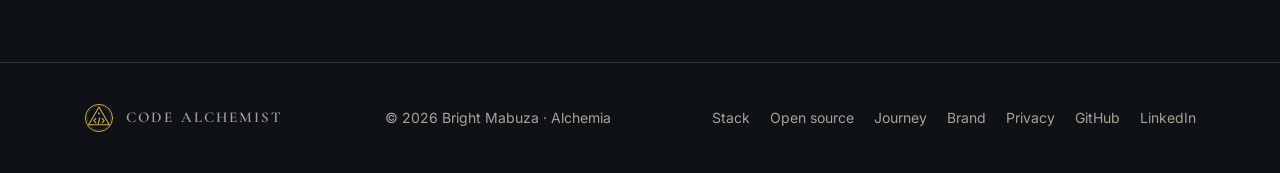
==== commit 91a39ce6: "fix: accurate diagrams, readable on phones; stamp assets on every deploy Review round 3: 1. Diagrams" ====
--- a/index.html
+++ b/index.html
@@ -28,7 +28,8 @@
 
   <link rel="preload" href="/assets/fonts/cormorant-garamond-latin-600-normal.woff2" as="font" type="font/woff2" crossorigin>
   <link rel="preload" href="/assets/fonts/inter-latin-wght-normal.woff2" as="font" type="font/woff2" crossorigin>
-  <link rel="stylesheet" href="/assets/css/styles.css?v=57ebe116fe">
+  <link rel="preload" href="/assets/fonts/cormorant-garamond-latin-500-italic.woff2" as="font" type="font/woff2" crossorigin>
+  <link rel="stylesheet" href="/assets/css/styles.css?v=896b07cbca">
   <script src="/assets/js/main.js?v=28e9ac92ee" defer></script>
 
   <script type="application/ld+json">
@@ -167,7 +168,7 @@
             <div class="case-body">
               <p><strong>A financial-wellness and debt-rehabilitation platform.</strong> Many working households lose most of their salary to loan deductions before payday. MyFinWell assesses each household’s position, has a trained analyst review it, and then guides rehabilitation, reintegration into formal credit, and protection.</p>
               <ul>
-                <li>Three front ends on one API: the public website, a client portal (financial assessment, documents, payments with per-country VAT, recorded consents) and a staff panel.</li>
+                <li>Three Next.js front ends: the public website, a client portal (financial assessment, documents, payments with per-country VAT, recorded consents) and a staff panel, with a NestJS API and Supabase behind them.</li>
                 <li>A full analyst pipeline: public application, review checklist and interviews, a single-use offer link, activation, case queues with due dates, and notifications that carry no client data.</li>
                 <li>A NestJS API on Supabase Postgres with 100+ versioned migrations, row-level security, a transactional email outbox, and rate limiting that falls back safely when Redis is down.</li>
                 <li>Privacy and data-protection pages, cookieless analytics, and security scanning on every pull request.</li>
@@ -175,7 +176,7 @@
               <ul class="tags" aria-label="Technologies">
                 <li>TypeScript</li><li>NestJS</li><li>Next.js</li><li>Supabase</li><li>PostgreSQL</li><li>Playwright</li><li>Render</li><li>turbo monorepo</li>
               </ul>
-              <figure class="diagram"><svg viewBox="0 0 360 218" role="img" aria-labelledby="dg-mfw-t"><title id="dg-mfw-t">MyFinWell architecture: a website, client portal and staff panel, all Next.js, call one NestJS API, which uses rate limits, an email outbox and a Supabase PostgreSQL database with row-level security.</title><defs><marker id="dg-mfw-arrow" viewBox="0 0 8 8" refX="7" refY="4" markerWidth="7" markerHeight="7" orient="auto-start-reverse"><path class="dg-head" d="M0 0 L8 4 L0 8 Z"/></marker></defs><rect class="dg-box" x="0" y="0" width="112" height="46" rx="8"/><text class="dg-t" x="56.0" y="20.0" text-anchor="middle">Website</text><text class="dg-s" x="56.0" y="35.0" text-anchor="middle">Next.js</text><rect class="dg-box" x="124" y="0" width="112" height="46" rx="8"/><text class="dg-t" x="180.0" y="20.0" text-anchor="middle">Client portal</text><text class="dg-s" x="180.0" y="35.0" text-anchor="middle">Next.js</text><rect class="dg-box" x="248" y="0" width="112" height="46" rx="8"/><text class="dg-t" x="304.0" y="20.0" text-anchor="middle">Staff panel</text><text class="dg-s" x="304.0" y="35.0" text-anchor="middle">Next.js</text><path class="dg-ln" d="M56 46 L150 82" marker-end="url(#dg-mfw-arrow)"/><path class="dg-ln" d="M180 46 L180 82" marker-end="url(#dg-mfw-arrow)"/><path class="dg-ln" d="M304 46 L210 82" marker-end="url(#dg-mfw-arrow)"/><rect class="dg-box dg-core" x="90" y="84" width="180" height="50" rx="8"/><text class="dg-t" x="180.0" y="106.0" text-anchor="middle">API</text><text class="dg-s" x="180.0" y="121.0" text-anchor="middle">NestJS · validation · RBAC</text><path class="dg-ln" d="M180 134 L180 166" marker-end="url(#dg-mfw-arrow)"/><rect class="dg-box dg-core" x="90" y="168" width="180" height="50" rx="8"/><text class="dg-t" x="180.0" y="190.0" text-anchor="middle">PostgreSQL</text><text class="dg-s" x="180.0" y="205.0" text-anchor="middle">Supabase · RLS</text><rect class="dg-box" x="0" y="92" width="78" height="34" rx="8"/><text class="dg-t" x="39.0" y="113.0" text-anchor="middle">Rate limits</text><path class="dg-ln" d="M90 109 L80 109" marker-end="url(#dg-mfw-arrow)"/><rect class="dg-box" x="282" y="92" width="78" height="34" rx="8"/><text class="dg-t" x="321.0" y="113.0" text-anchor="middle">Email outbox</text><path class="dg-ln" d="M270 109 L280 109" marker-end="url(#dg-mfw-arrow)"/></svg><figcaption>Architecture, simplified</figcaption></figure>
+              <figure class="diagram"><svg viewBox="0 0 360 274" role="img" aria-labelledby="dg-mfw-t"><title id="dg-mfw-t">MyFinWell architecture: the client portal and staff panel, both Next.js, call a NestJS API backed by Supabase Postgres. The client portal also uses Supabase directly for sign-in and row-level-secured data.</title><defs><marker id="dg-mfw-arrow" viewBox="0 0 8 8" refX="7" refY="4" markerWidth="7" markerHeight="7" orient="auto-start-reverse"><path class="dg-head" d="M0 0 L8 4 L0 8 Z"/></marker></defs><rect class="dg-box" x="0" y="0" width="170" height="56" rx="9"/><text class="dg-t" x="85.0" y="25.0" text-anchor="middle">Client portal</text><text class="dg-s" x="85.0" y="43.0" text-anchor="middle">Next.js</text><rect class="dg-box" x="190" y="0" width="170" height="56" rx="9"/><text class="dg-t" x="275.0" y="25.0" text-anchor="middle">Staff panel</text><text class="dg-s" x="275.0" y="43.0" text-anchor="middle">Next.js</text><path class="dg-ln" d="M120 56 L165 106" marker-end="url(#dg-mfw-arrow)"/><path class="dg-ln" d="M275 56 L215 106" marker-end="url(#dg-mfw-arrow)"/><rect class="dg-box dg-core" x="70" y="108" width="220" height="58" rx="9"/><text class="dg-t" x="180.0" y="134.0" text-anchor="middle">API</text><text class="dg-s" x="180.0" y="152.0" text-anchor="middle">NestJS · RBAC</text><path class="dg-ln" d="M180 166 L180 214" marker-end="url(#dg-mfw-arrow)"/><rect class="dg-box dg-core" x="70" y="216" width="220" height="58" rx="9"/><text class="dg-t" x="180.0" y="242.0" text-anchor="middle">Supabase</text><text class="dg-s" x="180.0" y="260.0" text-anchor="middle">Postgres · Auth · RLS</text><path class="dg-ln" d="M28 56 L28 245 L68 245" marker-end="url(#dg-mfw-arrow)"/><text class="dg-n" x="36" y="196" text-anchor="start">Auth + RLS</text></svg><figcaption>MyFinWell architecture, simplified · the public website is static</figcaption></figure>
             </div>
           </article>
 
@@ -189,14 +190,14 @@
             <div class="case-body">
               <p><strong>A competency-assessment platform for construction professionals.</strong> It assesses Construction Project Managers and Construction Managers against the SACPCMP competency frameworks.</p>
               <ul>
-                <li>A Java and Spring API with a full integration suite, a React and TypeScript web app, and the institute’s public website.</li>
-                <li>Shared platform pieces: a gateway and a design system, so the products stay consistent.</li>
-                <li>Self-hosted CI runners, so the full test suite runs on every change at no extra cost.</li>
+                <li>React candidate and admin portals, a Spring Boot API with Flyway migrations and reporting views, and the institute’s public website.</li>
+                <li>Supabase Auth for sign-in, with the API verifying every token.</li>
+                <li>A full integration suite against PostgreSQL on self-hosted CI runners, so every change is tested at no extra cost.</li>
               </ul>
               <ul class="tags" aria-label="Technologies">
                 <li>Java</li><li>Spring</li><li>React</li><li>TypeScript</li><li>PostgreSQL</li><li>Supabase</li><li>GitHub Actions</li>
               </ul>
-              <figure class="diagram"><svg viewBox="0 0 360 218" role="img" aria-labelledby="dg-pred-t"><title id="dg-pred-t">PR-ED architecture: a React assessment app and a public website, a gateway, a Java Spring API and a Supabase PostgreSQL database, with self-hosted CI runners.</title><defs><marker id="dg-pred-arrow" viewBox="0 0 8 8" refX="7" refY="4" markerWidth="7" markerHeight="7" orient="auto-start-reverse"><path class="dg-head" d="M0 0 L8 4 L0 8 Z"/></marker></defs><rect class="dg-box" x="0" y="0" width="170" height="46" rx="8"/><text class="dg-t" x="85.0" y="20.0" text-anchor="middle">Assessment app</text><text class="dg-s" x="85.0" y="35.0" text-anchor="middle">React · TypeScript</text><rect class="dg-box" x="190" y="0" width="170" height="46" rx="8"/><text class="dg-t" x="275.0" y="20.0" text-anchor="middle">Public website</text><text class="dg-s" x="275.0" y="35.0" text-anchor="middle">TypeScript</text><path class="dg-ln" d="M85 46 L160 82" marker-end="url(#dg-pred-arrow)"/><rect class="dg-box dg-core" x="90" y="84" width="180" height="50" rx="8"/><text class="dg-t" x="180.0" y="106.0" text-anchor="middle">API</text><text class="dg-s" x="180.0" y="121.0" text-anchor="middle">Java · Spring</text><path class="dg-ln" d="M180 134 L180 166" marker-end="url(#dg-pred-arrow)"/><rect class="dg-box dg-core" x="90" y="168" width="180" height="50" rx="8"/><text class="dg-t" x="180.0" y="190.0" text-anchor="middle">PostgreSQL</text><text class="dg-s" x="180.0" y="205.0" text-anchor="middle">Supabase</text><rect class="dg-box" x="282" y="92" width="78" height="34" rx="8"/><text class="dg-t" x="321.0" y="113.0" text-anchor="middle">CI runners</text><path class="dg-ln" d="M280 109 L272 109" marker-end="url(#dg-pred-arrow)"/><rect class="dg-box" x="0" y="92" width="78" height="34" rx="8"/><text class="dg-t" x="39.0" y="113.0" text-anchor="middle">Gateway</text><path class="dg-ln" d="M80 109 L88 109" marker-end="url(#dg-pred-arrow)"/></svg><figcaption>Architecture, simplified</figcaption></figure>
+              <figure class="diagram"><svg viewBox="0 0 360 274" role="img" aria-labelledby="dg-pred-t"><title id="dg-pred-t">PR-ED architecture: React candidate and admin portals call a Spring Boot API with Flyway migrations, which verifies Supabase Auth tokens and stores data in PostgreSQL with reporting views.</title><defs><marker id="dg-pred-arrow" viewBox="0 0 8 8" refX="7" refY="4" markerWidth="7" markerHeight="7" orient="auto-start-reverse"><path class="dg-head" d="M0 0 L8 4 L0 8 Z"/></marker></defs><rect class="dg-box" x="0" y="0" width="170" height="56" rx="9"/><text class="dg-t" x="85.0" y="25.0" text-anchor="middle">Candidate portal</text><text class="dg-s" x="85.0" y="43.0" text-anchor="middle">React</text><rect class="dg-box" x="190" y="0" width="170" height="56" rx="9"/><text class="dg-t" x="275.0" y="25.0" text-anchor="middle">Admin portal</text><text class="dg-s" x="275.0" y="43.0" text-anchor="middle">React</text><path class="dg-ln" d="M85 56 L120 106" marker-end="url(#dg-pred-arrow)"/><path class="dg-ln" d="M275 56 L200 106" marker-end="url(#dg-pred-arrow)"/><rect class="dg-box dg-core" x="0" y="108" width="230" height="58" rx="9"/><text class="dg-t" x="115.0" y="134.0" text-anchor="middle">API</text><text class="dg-s" x="115.0" y="152.0" text-anchor="middle">Spring Boot · Flyway</text><rect class="dg-box" x="250" y="108" width="110" height="58" rx="9"/><text class="dg-t" x="305.0" y="134.0" text-anchor="middle">Auth</text><text class="dg-s" x="305.0" y="152.0" text-anchor="middle">Supabase</text><path class="dg-ln" d="M230 137 L248 137" marker-end="url(#dg-pred-arrow)"/><text class="dg-n" x="240" y="186" text-anchor="middle">verifies JWTs</text><path class="dg-ln" d="M115 166 L115 214" marker-end="url(#dg-pred-arrow)"/><rect class="dg-box dg-core" x="0" y="216" width="230" height="58" rx="9"/><text class="dg-t" x="115.0" y="242.0" text-anchor="middle">PostgreSQL</text><text class="dg-s" x="115.0" y="260.0" text-anchor="middle">reporting views</text></svg><figcaption>PR-ED platform architecture, simplified · the public website is separate</figcaption></figure>
             </div>
           </article>
 
@@ -227,7 +228,7 @@
               <ul class="tags" aria-label="Technologies">
                 <li>Umami</li><li>PostgreSQL</li><li>Docker</li><li>Render</li>
               </ul>
-              <figure class="diagram"><svg viewBox="0 0 360 202" role="img" aria-labelledby="dg-ana-t"><title id="dg-ana-t">Analytics architecture: many client sites send cookieless events to one analytics service, with a team per client, backed by PostgreSQL.</title><defs><marker id="dg-ana-arrow" viewBox="0 0 8 8" refX="7" refY="4" markerWidth="7" markerHeight="7" orient="auto-start-reverse"><path class="dg-head" d="M0 0 L8 4 L0 8 Z"/></marker></defs><rect class="dg-box" x="0" y="0" width="112" height="40" rx="8"/><text class="dg-t" x="56.0" y="24.0" text-anchor="middle">Client site A</text><rect class="dg-box" x="124" y="0" width="112" height="40" rx="8"/><text class="dg-t" x="180.0" y="24.0" text-anchor="middle">Client site B</text><rect class="dg-box" x="248" y="0" width="112" height="40" rx="8"/><text class="dg-t" x="304.0" y="24.0" text-anchor="middle">Client site C</text><path class="dg-ln" d="M56 40 L150 76" marker-end="url(#dg-ana-arrow)"/><path class="dg-ln" d="M180 40 L180 76" marker-end="url(#dg-ana-arrow)"/><path class="dg-ln" d="M304 40 L210 76" marker-end="url(#dg-ana-arrow)"/><rect class="dg-box dg-core" x="70" y="78" width="220" height="50" rx="8"/><text class="dg-t" x="180.0" y="100.0" text-anchor="middle">Analytics service</text><text class="dg-s" x="180.0" y="115.0" text-anchor="middle">cookieless tracker · one team per client</text><path class="dg-ln" d="M180 128 L180 160" marker-end="url(#dg-ana-arrow)"/><rect class="dg-box" x="110" y="162" width="140" height="40" rx="8"/><text class="dg-t" x="180.0" y="186.0" text-anchor="middle">PostgreSQL</text></svg><figcaption>Architecture, simplified</figcaption></figure>
+              <figure class="diagram"><svg viewBox="0 0 360 246" role="img" aria-labelledby="dg-ana-t"><title id="dg-ana-t">Analytics architecture: client sites send cookieless events to one analytics service with a team per client, backed by PostgreSQL.</title><defs><marker id="dg-ana-arrow" viewBox="0 0 8 8" refX="7" refY="4" markerWidth="7" markerHeight="7" orient="auto-start-reverse"><path class="dg-head" d="M0 0 L8 4 L0 8 Z"/></marker></defs><rect class="dg-box" x="0" y="0" width="110" height="46" rx="9"/><text class="dg-t" x="55.0" y="28.0" text-anchor="middle">Site A</text><rect class="dg-box" x="125" y="0" width="110" height="46" rx="9"/><text class="dg-t" x="180.0" y="28.0" text-anchor="middle">Site B</text><rect class="dg-box" x="250" y="0" width="110" height="46" rx="9"/><text class="dg-t" x="305.0" y="28.0" text-anchor="middle">Site C</text><path class="dg-ln" d="M55 46 L140 96" marker-end="url(#dg-ana-arrow)"/><path class="dg-ln" d="M180 46 L180 96" marker-end="url(#dg-ana-arrow)"/><path class="dg-ln" d="M305 46 L220 96" marker-end="url(#dg-ana-arrow)"/><rect class="dg-box dg-core" x="50" y="98" width="260" height="58" rx="9"/><text class="dg-t" x="180.0" y="124.0" text-anchor="middle">Analytics</text><text class="dg-s" x="180.0" y="142.0" text-anchor="middle">cookieless · team per client</text><path class="dg-ln" d="M180 156 L180 196" marker-end="url(#dg-ana-arrow)"/><rect class="dg-box" x="100" y="198" width="160" height="48" rx="9"/><text class="dg-t" x="180.0" y="227.0" text-anchor="middle">PostgreSQL</text></svg><figcaption>DataTank Analytics architecture, simplified</figcaption></figure>
             </div>
           </article>
         </div>
--- a/assets/css/styles.css
+++ b/assets/css/styles.css
@@ -354,7 +354,7 @@
   .stage { border-right: 0; border-bottom: 1px solid var(--line); }
   .stage:nth-child(2) { border-bottom: 1px solid var(--line); }
   .stage:last-child { border-bottom: 0; }
-  .case { padding: 24px; }
+  .case { padding: 20px; }
   .brand-sub { display: none; }
   .swatches { grid-template-columns: 1fr 1fr; }
   .logo-stage { padding: 28px 16px; }
@@ -409,8 +409,10 @@
 .diagram figcaption { font: 500 12px/1 var(--mono); letter-spacing: 0.12em; text-transform: uppercase; color: var(--muted); margin-top: 12px; }
 .dg-box { fill: var(--ink-3); stroke: #3a4352; stroke-width: 1; }
 .dg-core { stroke: var(--gold); fill: #1d1a14; }
-.dg-t { fill: var(--cream); font: 600 11.5px var(--sans); }
-.dg-s { fill: var(--muted); font: 500 10px var(--mono); }
+.dg-t { fill: var(--cream); font: 600 15px var(--sans); }
+.dg-s { fill: var(--muted); font: 500 12.5px var(--mono); }
+.dg-n { fill: var(--gold); font: italic 500 14px var(--serif); }
+.dg-dash { stroke-dasharray: 4 4; }
 .dg-ln { stroke: var(--gold-dim); stroke-width: 1.2; fill: none; }
 .dg-head { fill: var(--gold-dim); }
 
@@ -419,3 +421,9 @@
   .case, .service, .ent, .card { transition: none; }
   .service:hover, .ent:hover { transform: none; }
 }
+
+@media (max-width: 600px) {
+  /* Phones: let diagrams use the card's padding so the labels stay readable. */
+  .diagram { padding: 12px 4px 8px; margin: 22px -12px 0; }
+  .diagram figcaption { padding: 0 8px; line-height: 1.5; }
+}
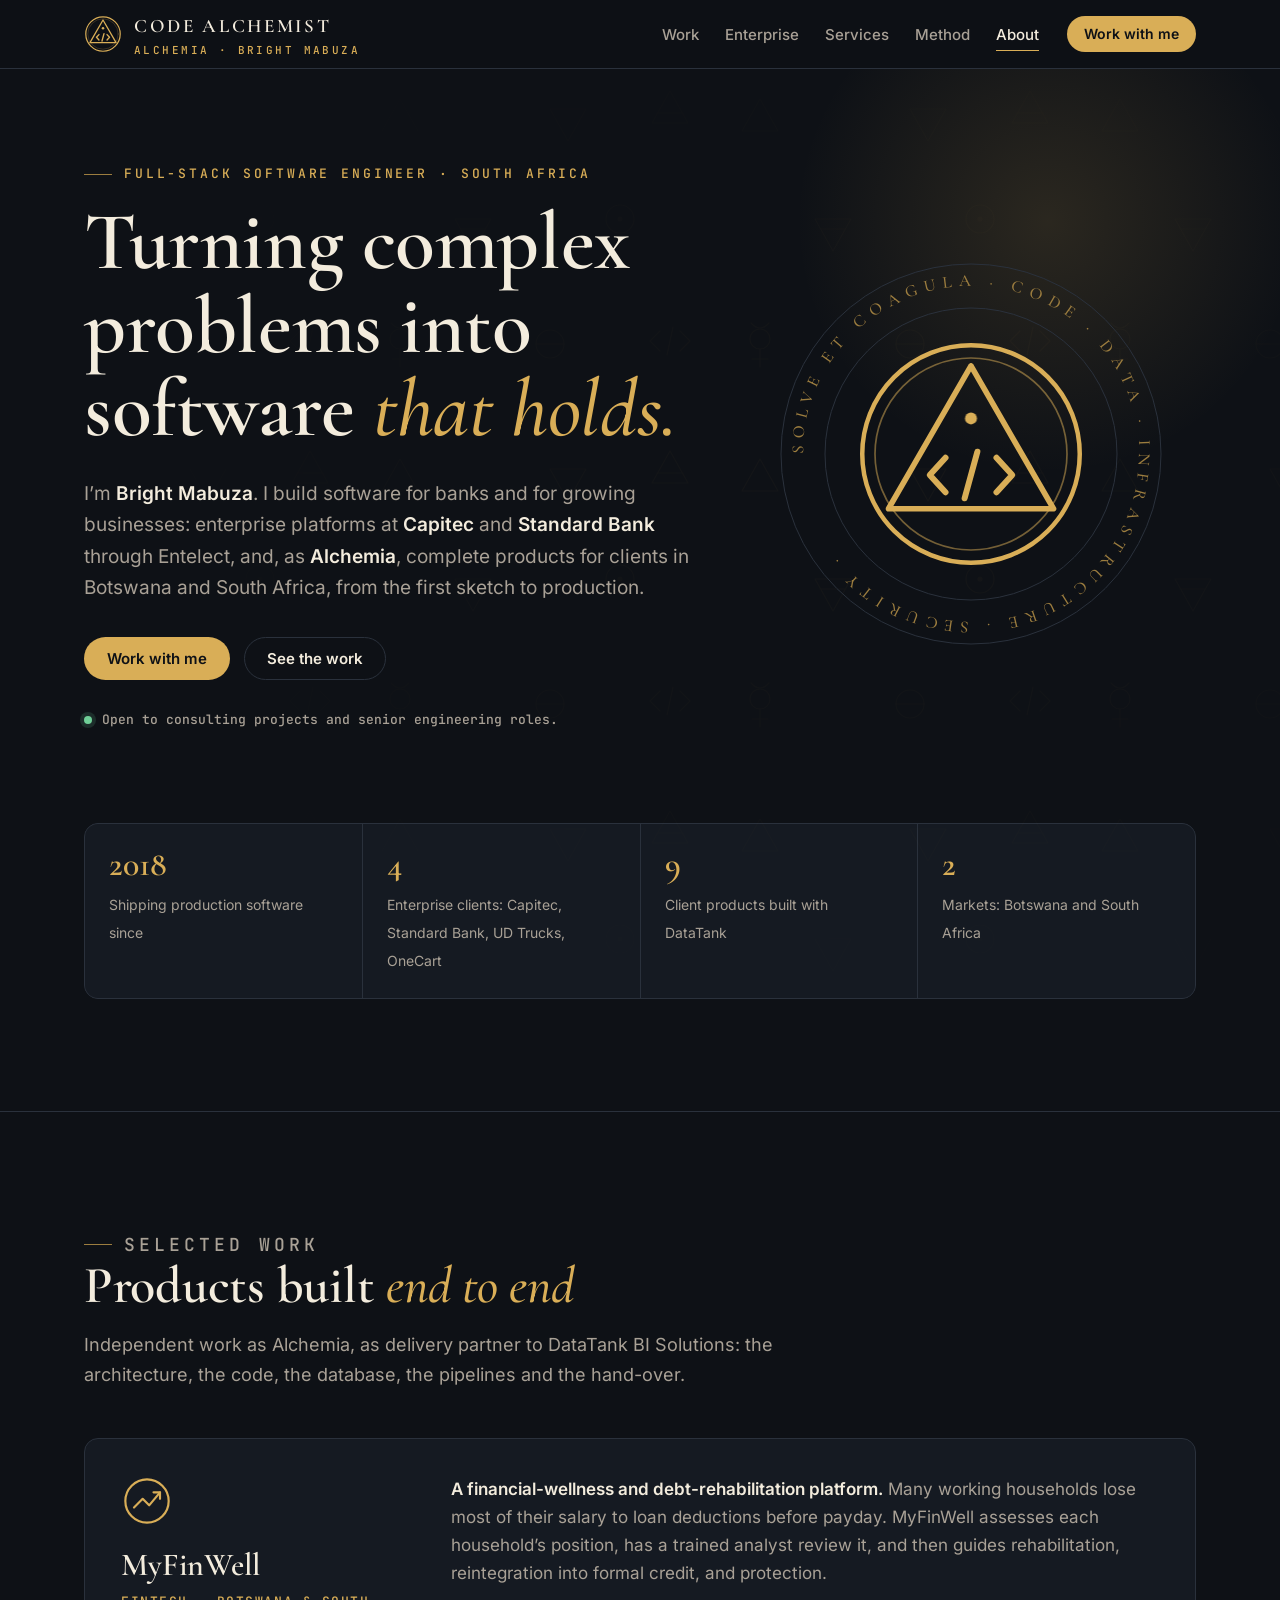
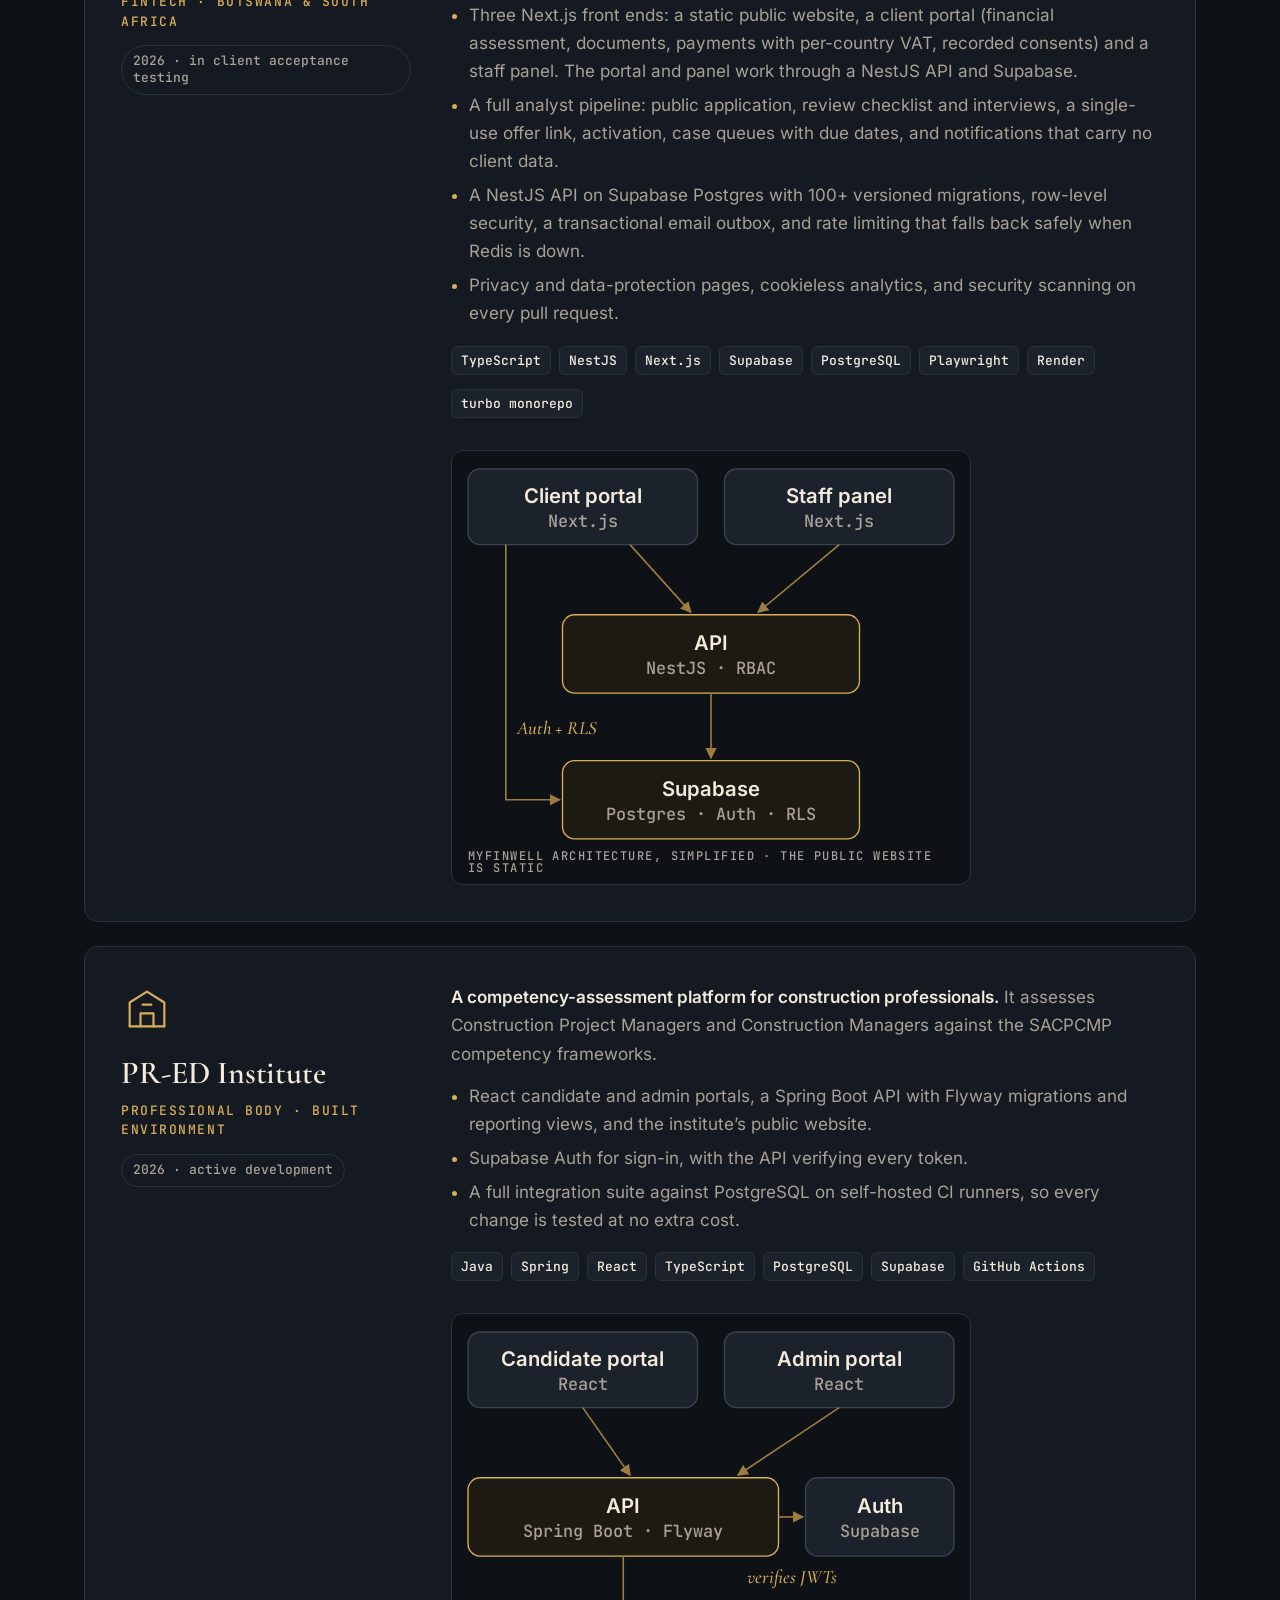
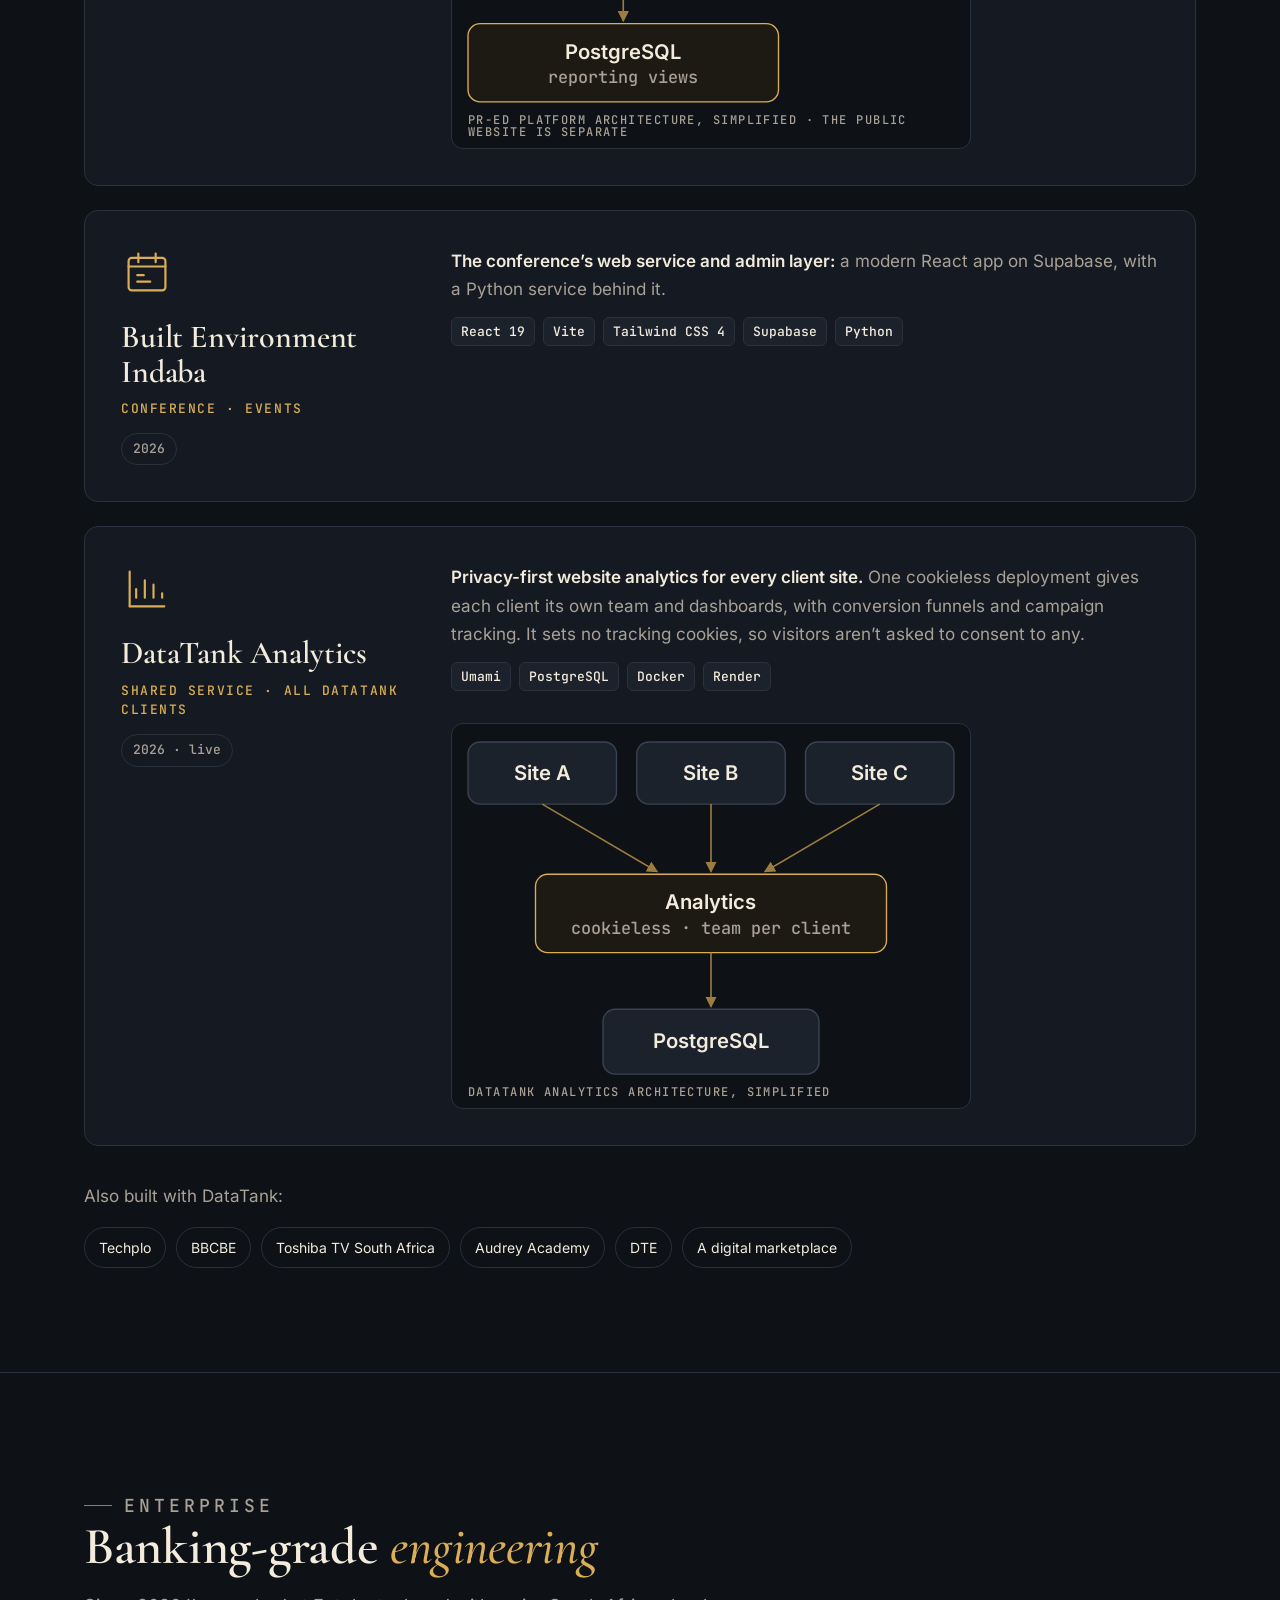
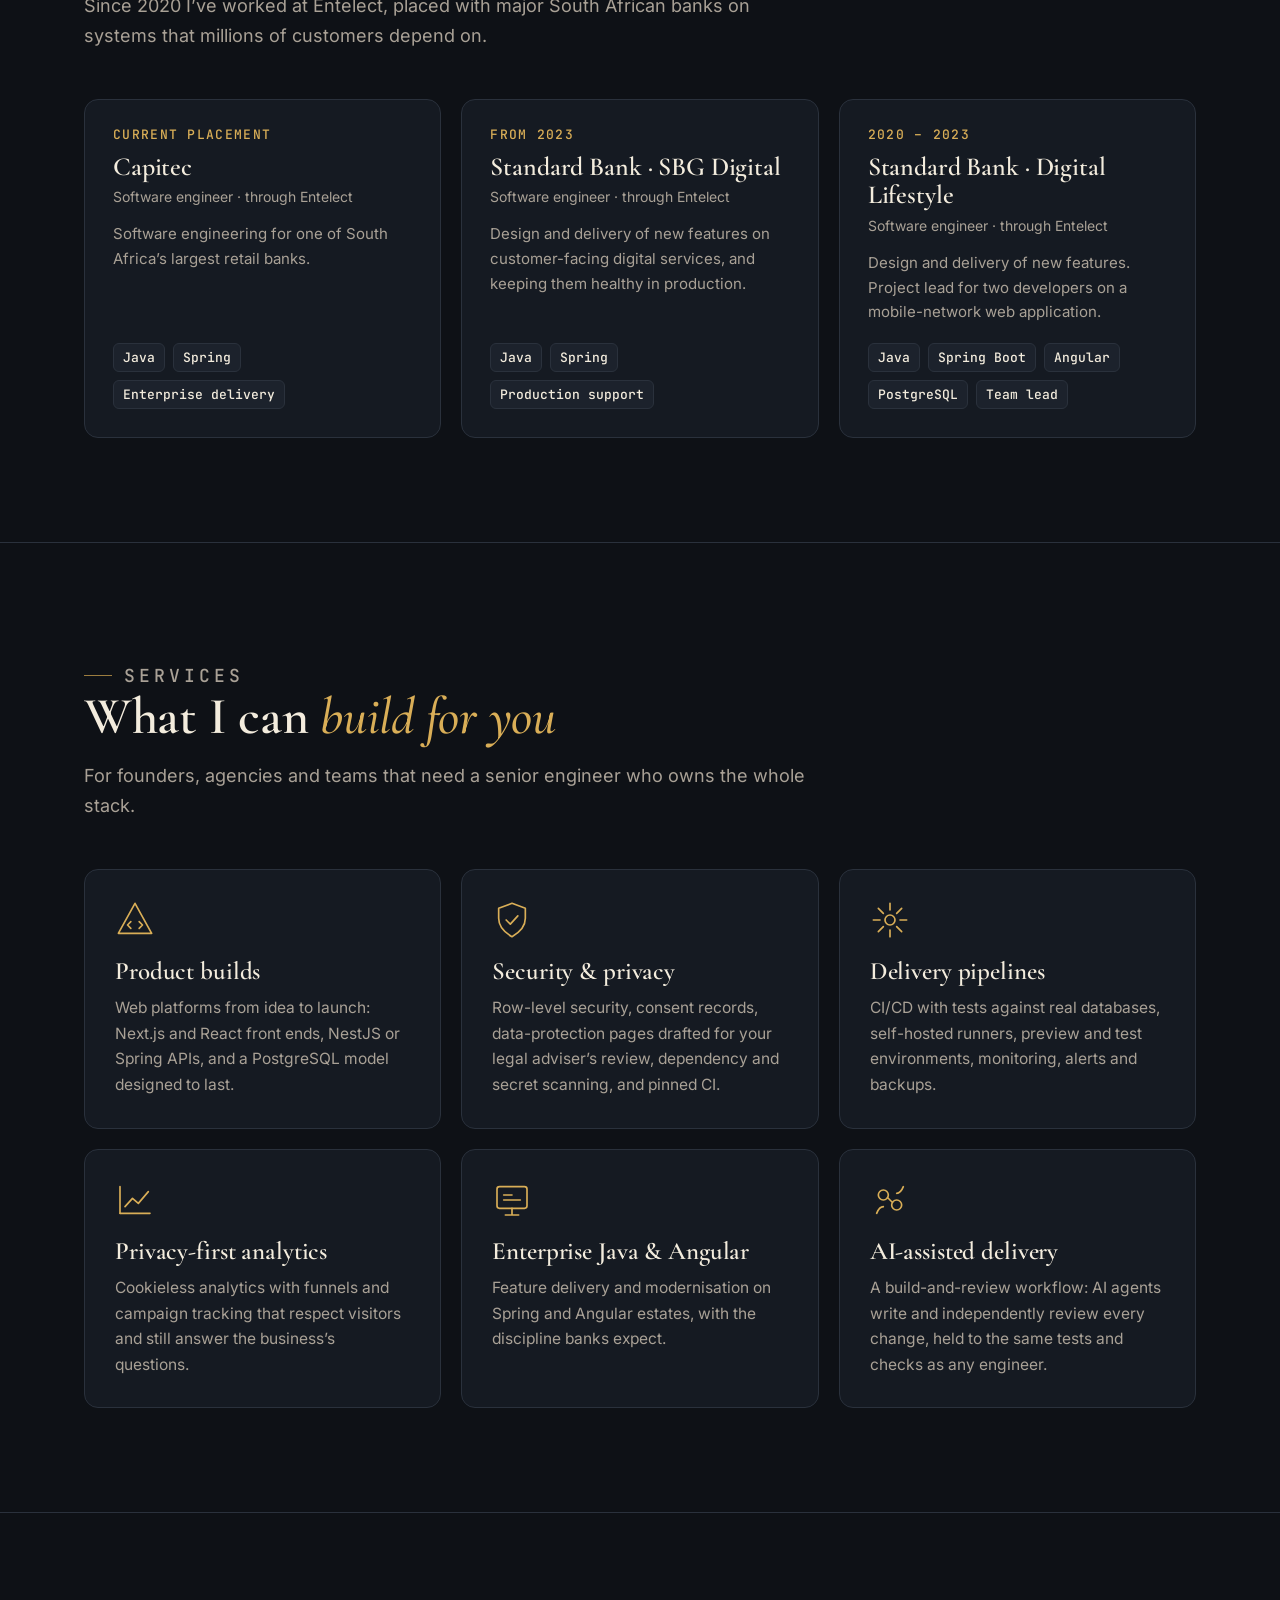
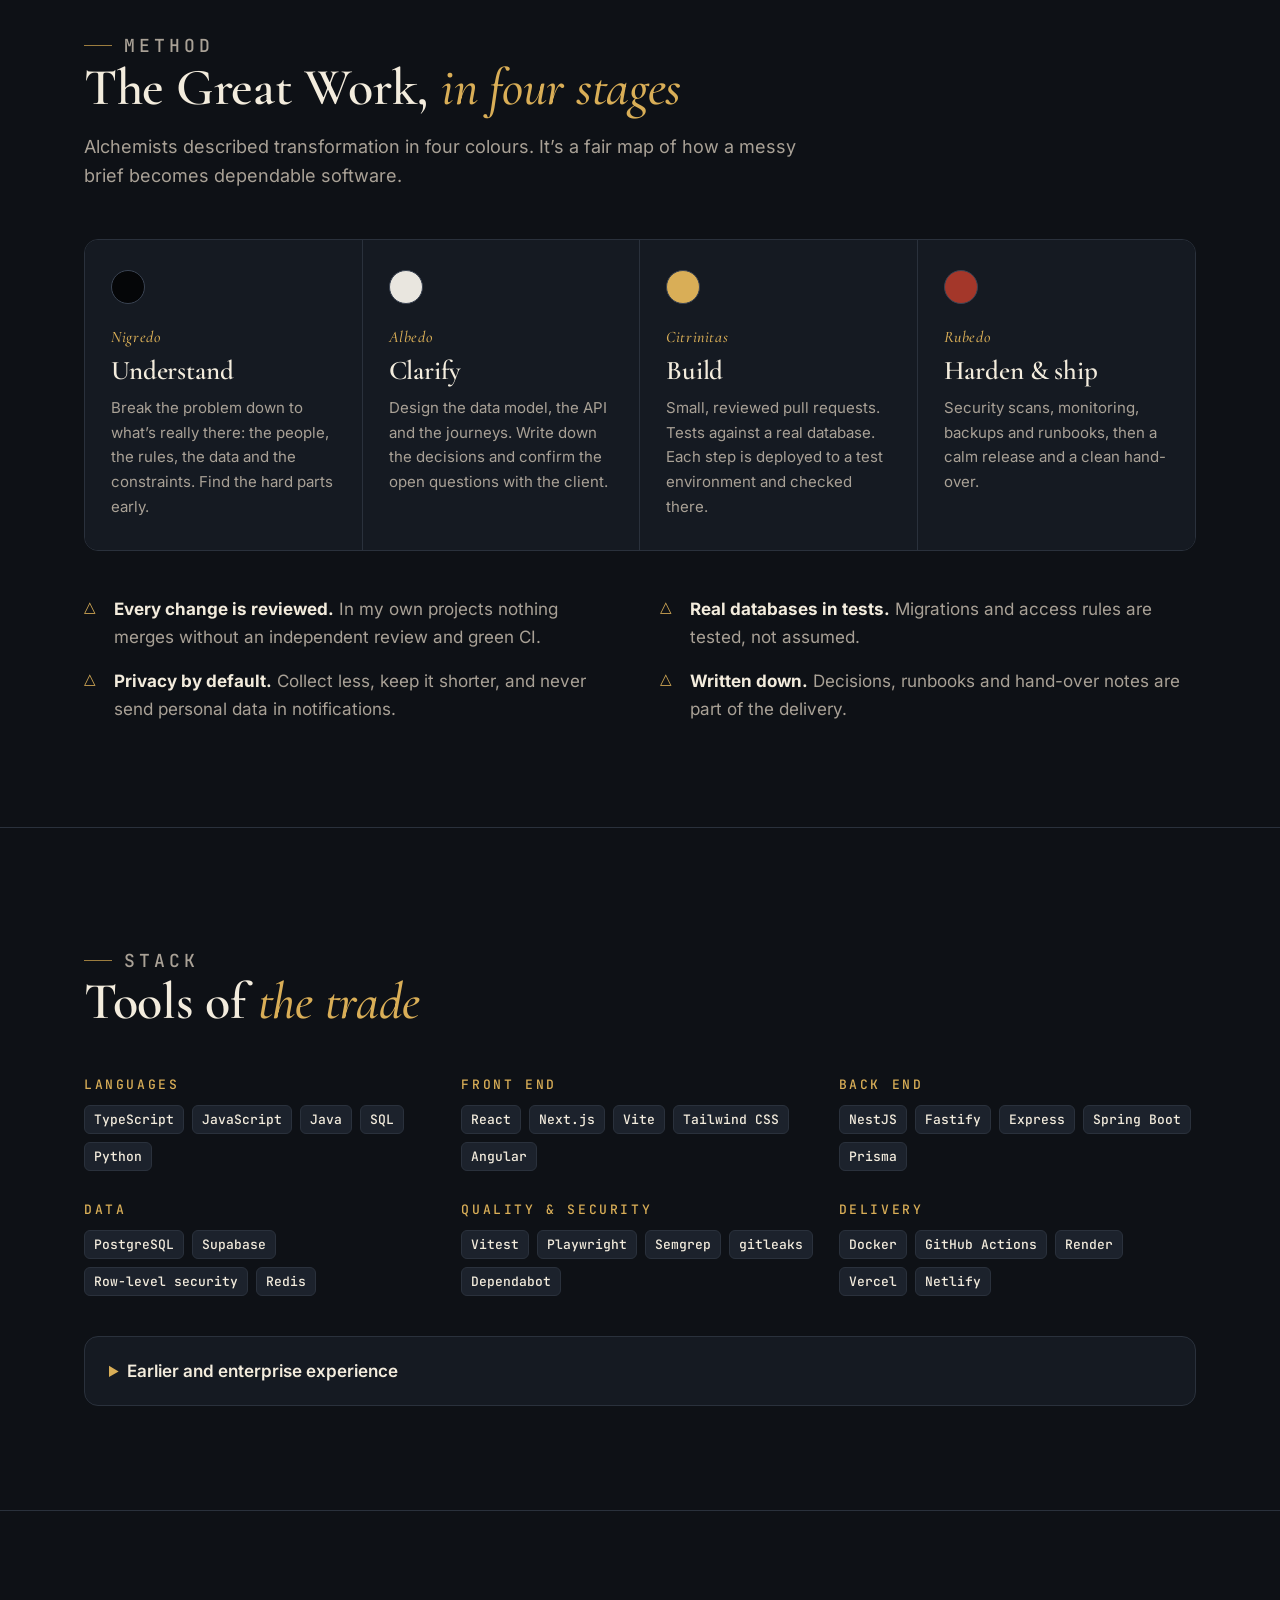
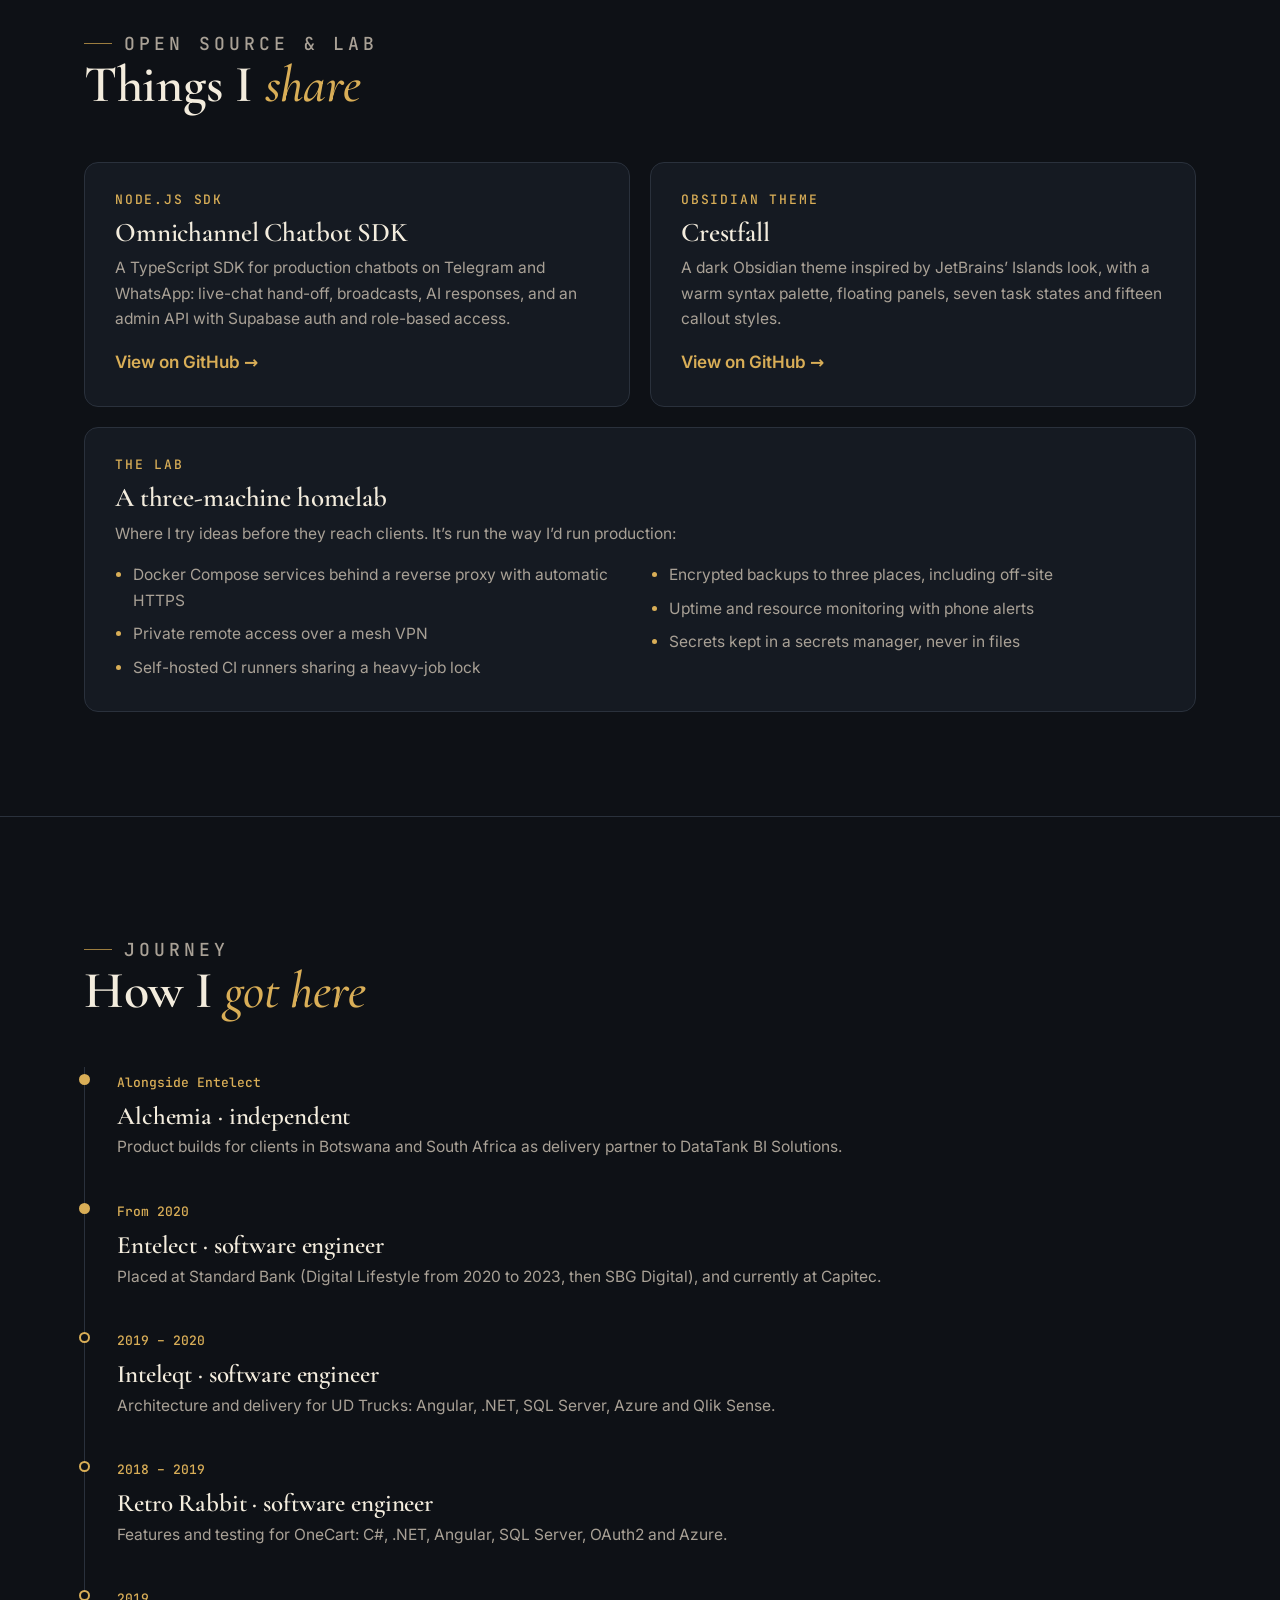
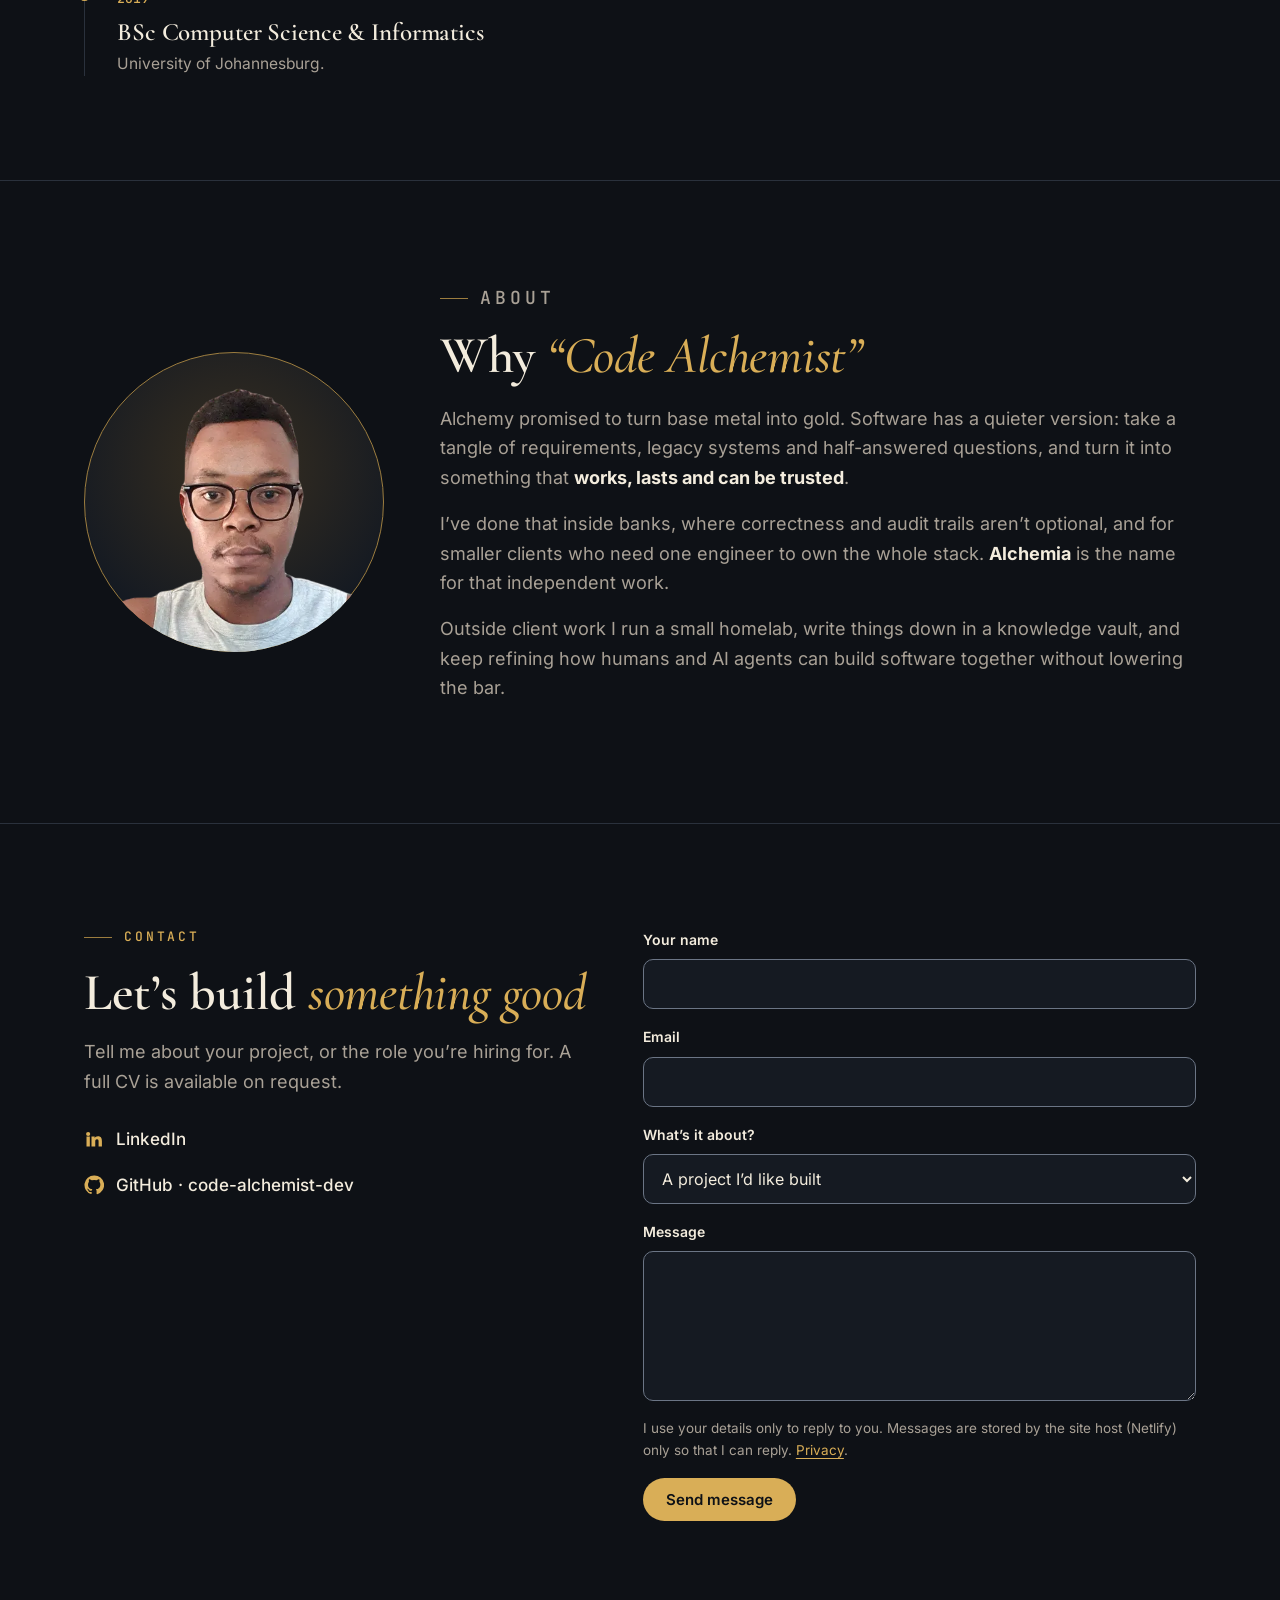
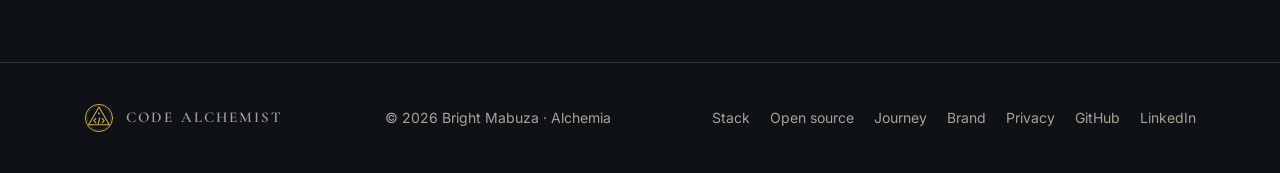
==== commit 39c37b81: "docs: MyFinWell bullet matches the diagram (static website; portal and panel use the API and Supabas" ====
--- a/index.html
+++ b/index.html
@@ -168,7 +168,7 @@
             <div class="case-body">
               <p><strong>A financial-wellness and debt-rehabilitation platform.</strong> Many working households lose most of their salary to loan deductions before payday. MyFinWell assesses each household’s position, has a trained analyst review it, and then guides rehabilitation, reintegration into formal credit, and protection.</p>
               <ul>
-                <li>Three Next.js front ends: the public website, a client portal (financial assessment, documents, payments with per-country VAT, recorded consents) and a staff panel, with a NestJS API and Supabase behind them.</li>
+                <li>Three Next.js front ends: a static public website, a client portal (financial assessment, documents, payments with per-country VAT, recorded consents) and a staff panel. The portal and panel work through a NestJS API and Supabase.</li>
                 <li>A full analyst pipeline: public application, review checklist and interviews, a single-use offer link, activation, case queues with due dates, and notifications that carry no client data.</li>
                 <li>A NestJS API on Supabase Postgres with 100+ versioned migrations, row-level security, a transactional email outbox, and rate limiting that falls back safely when Redis is down.</li>
                 <li>Privacy and data-protection pages, cookieless analytics, and security scanning on every pull request.</li>
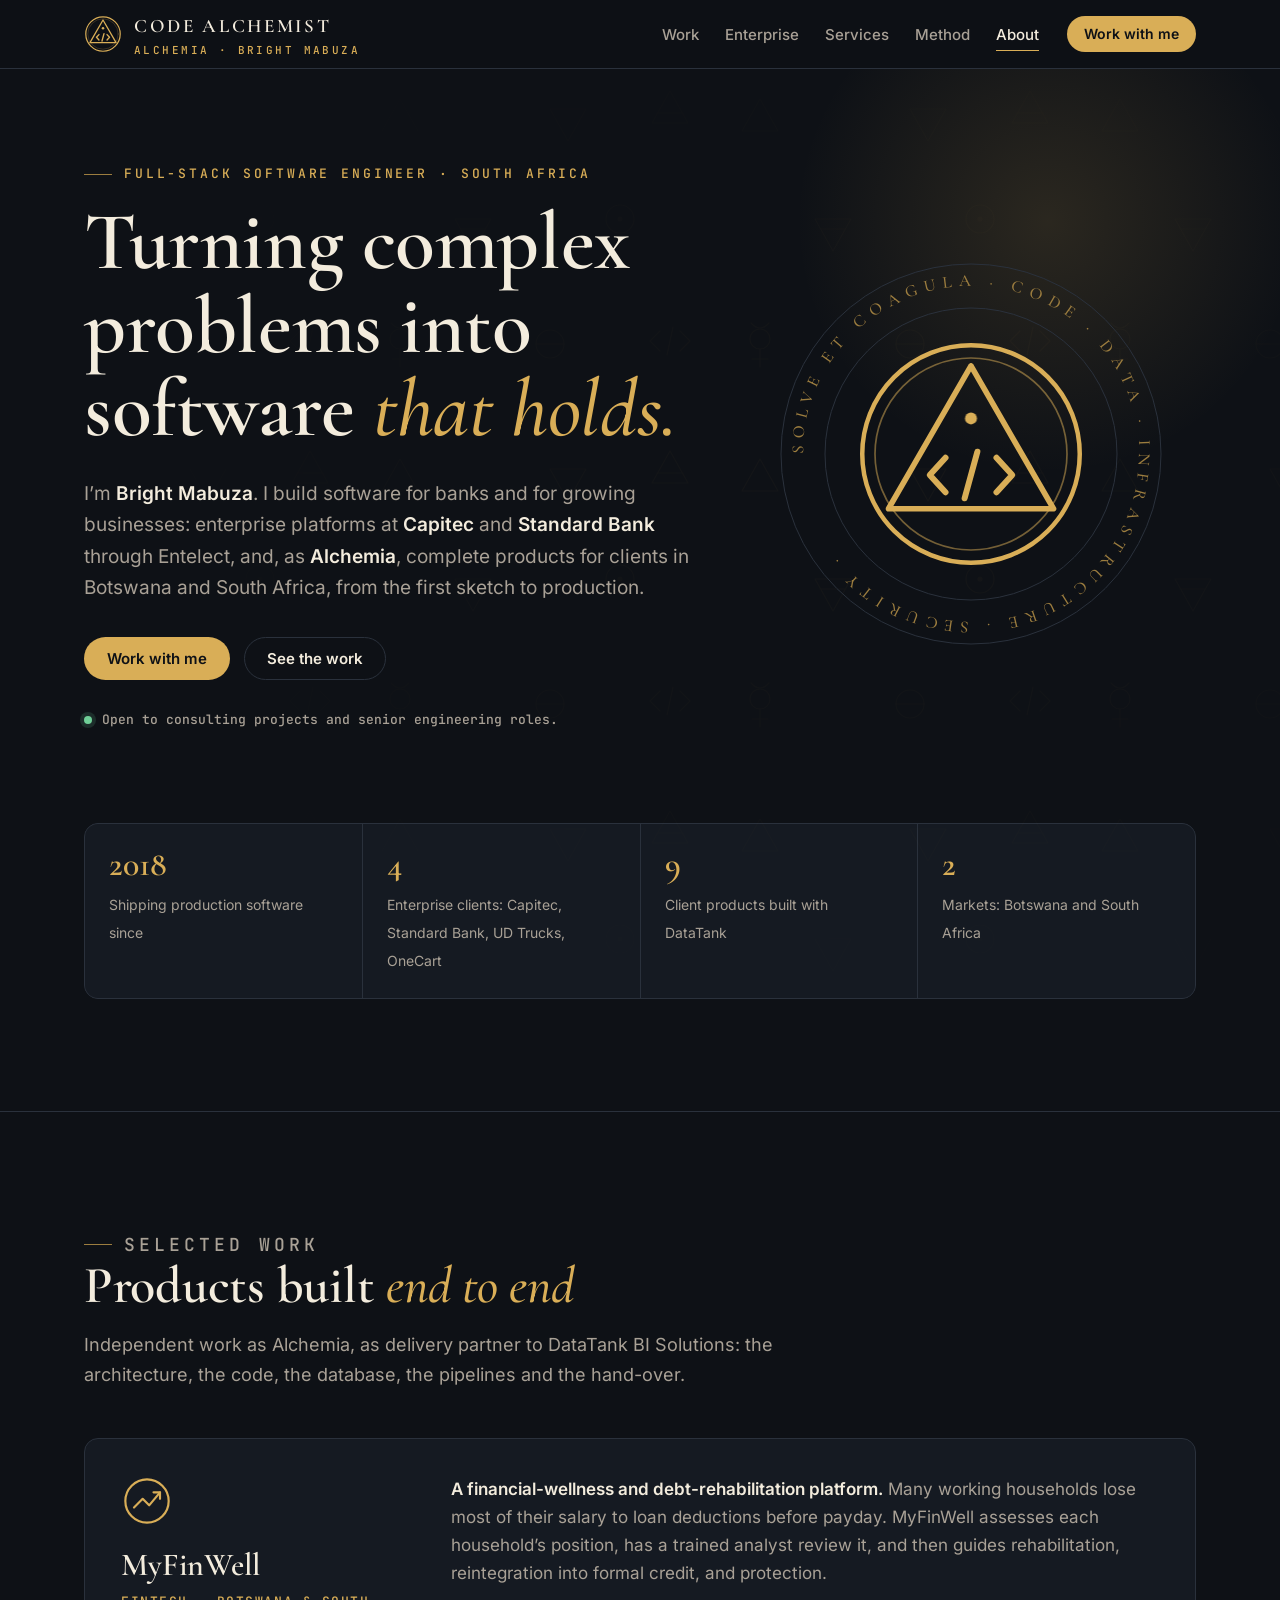
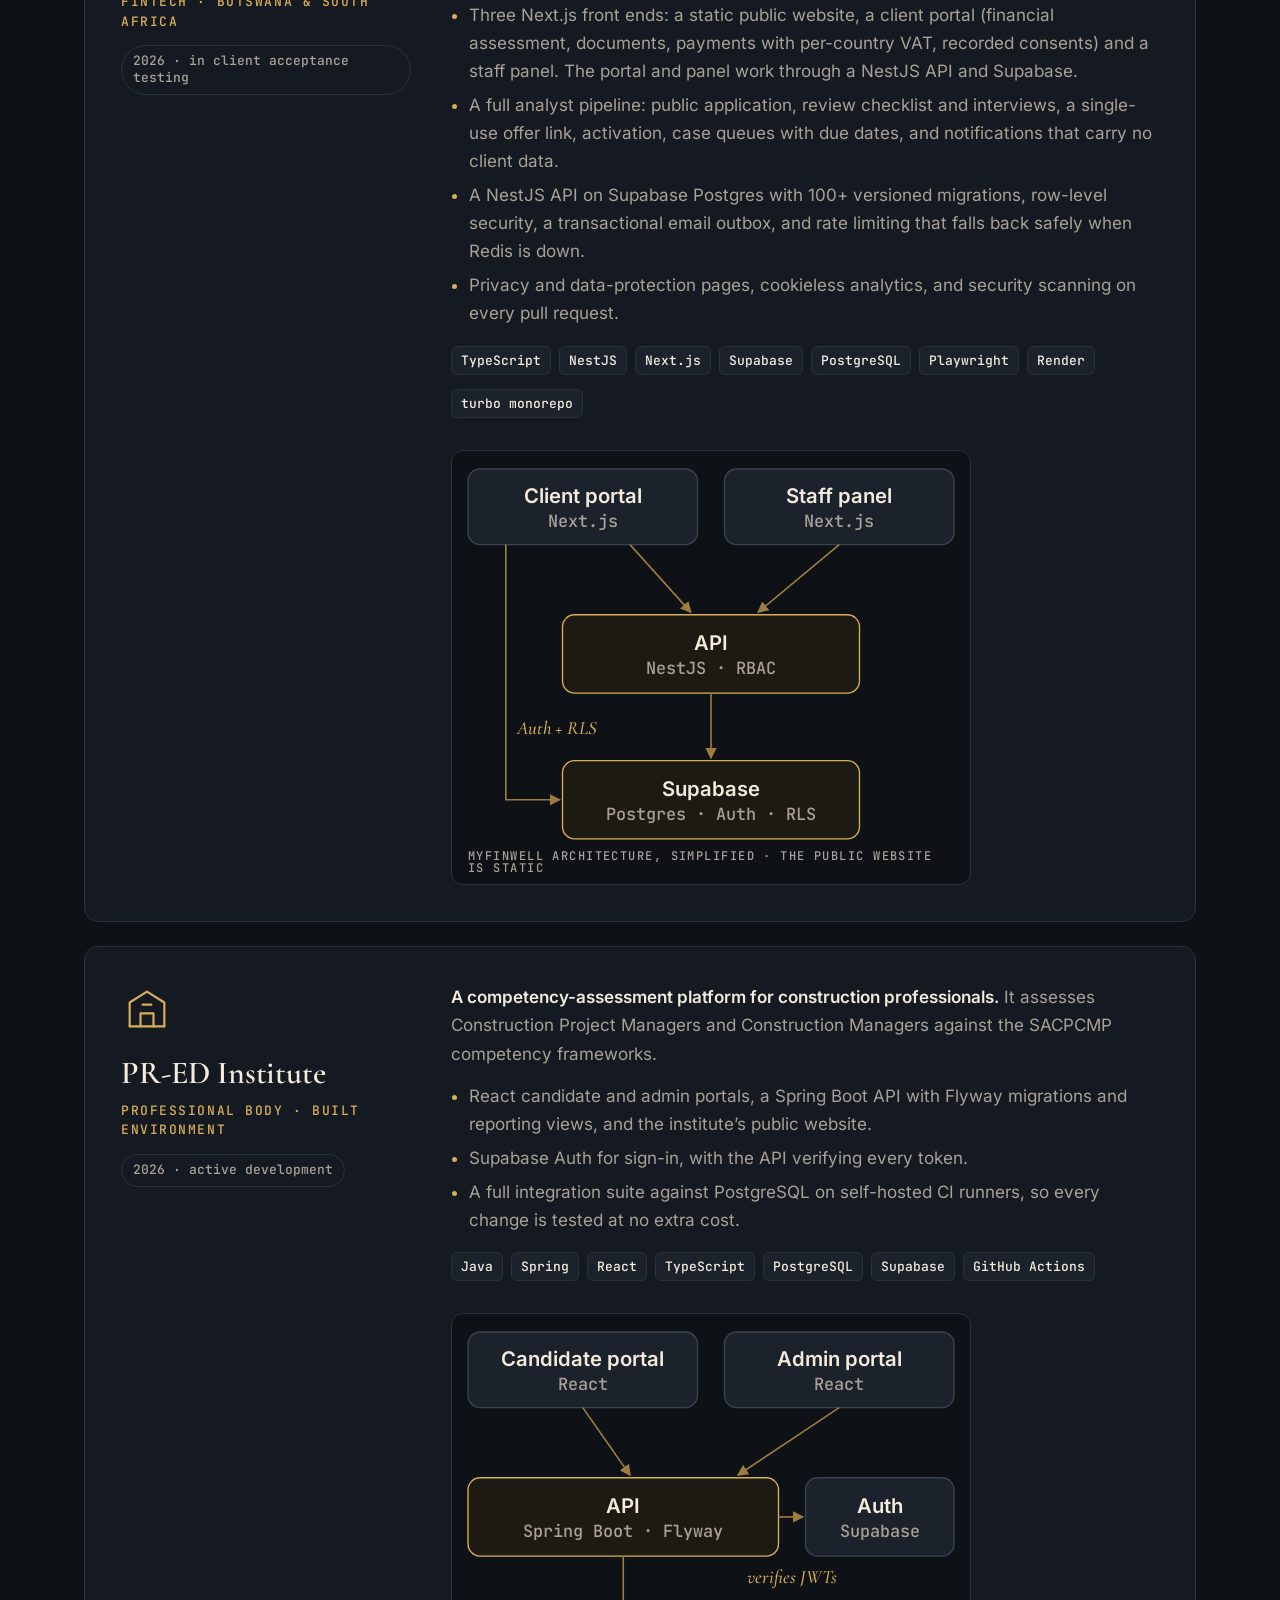
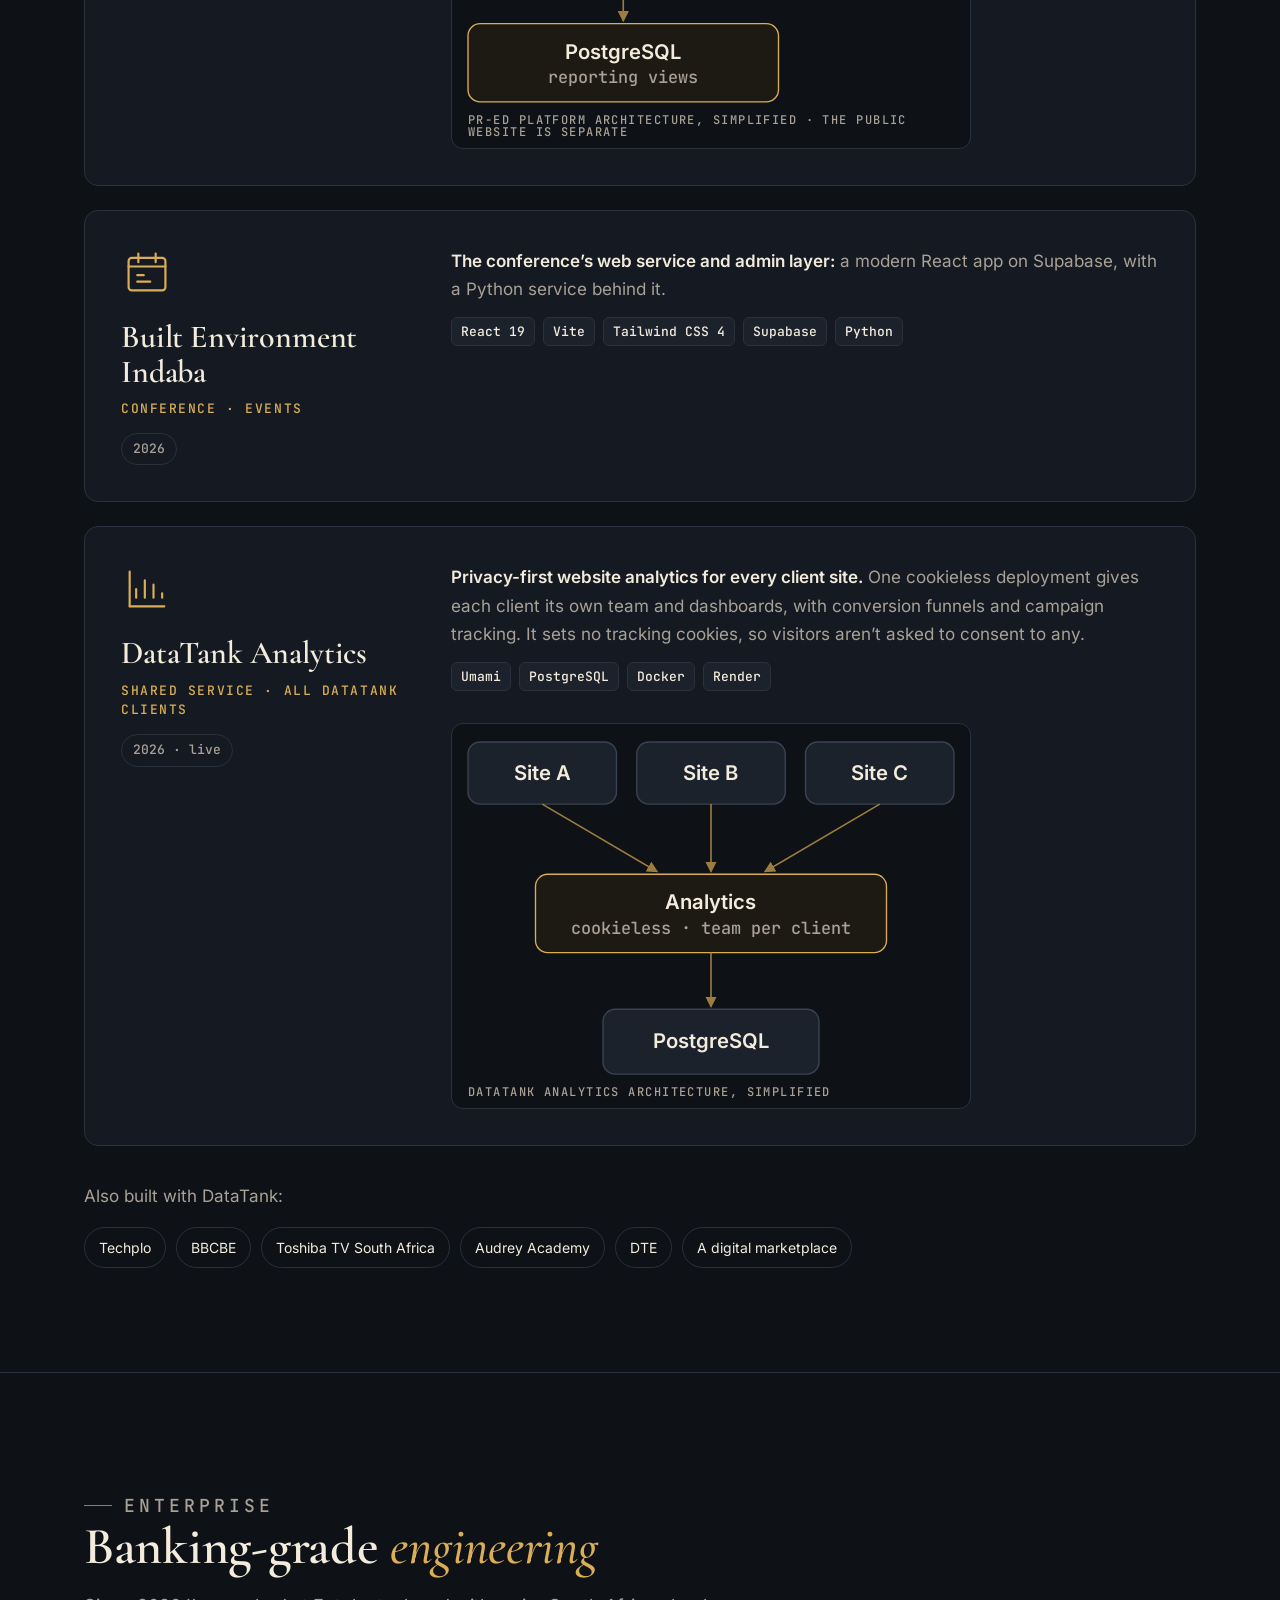
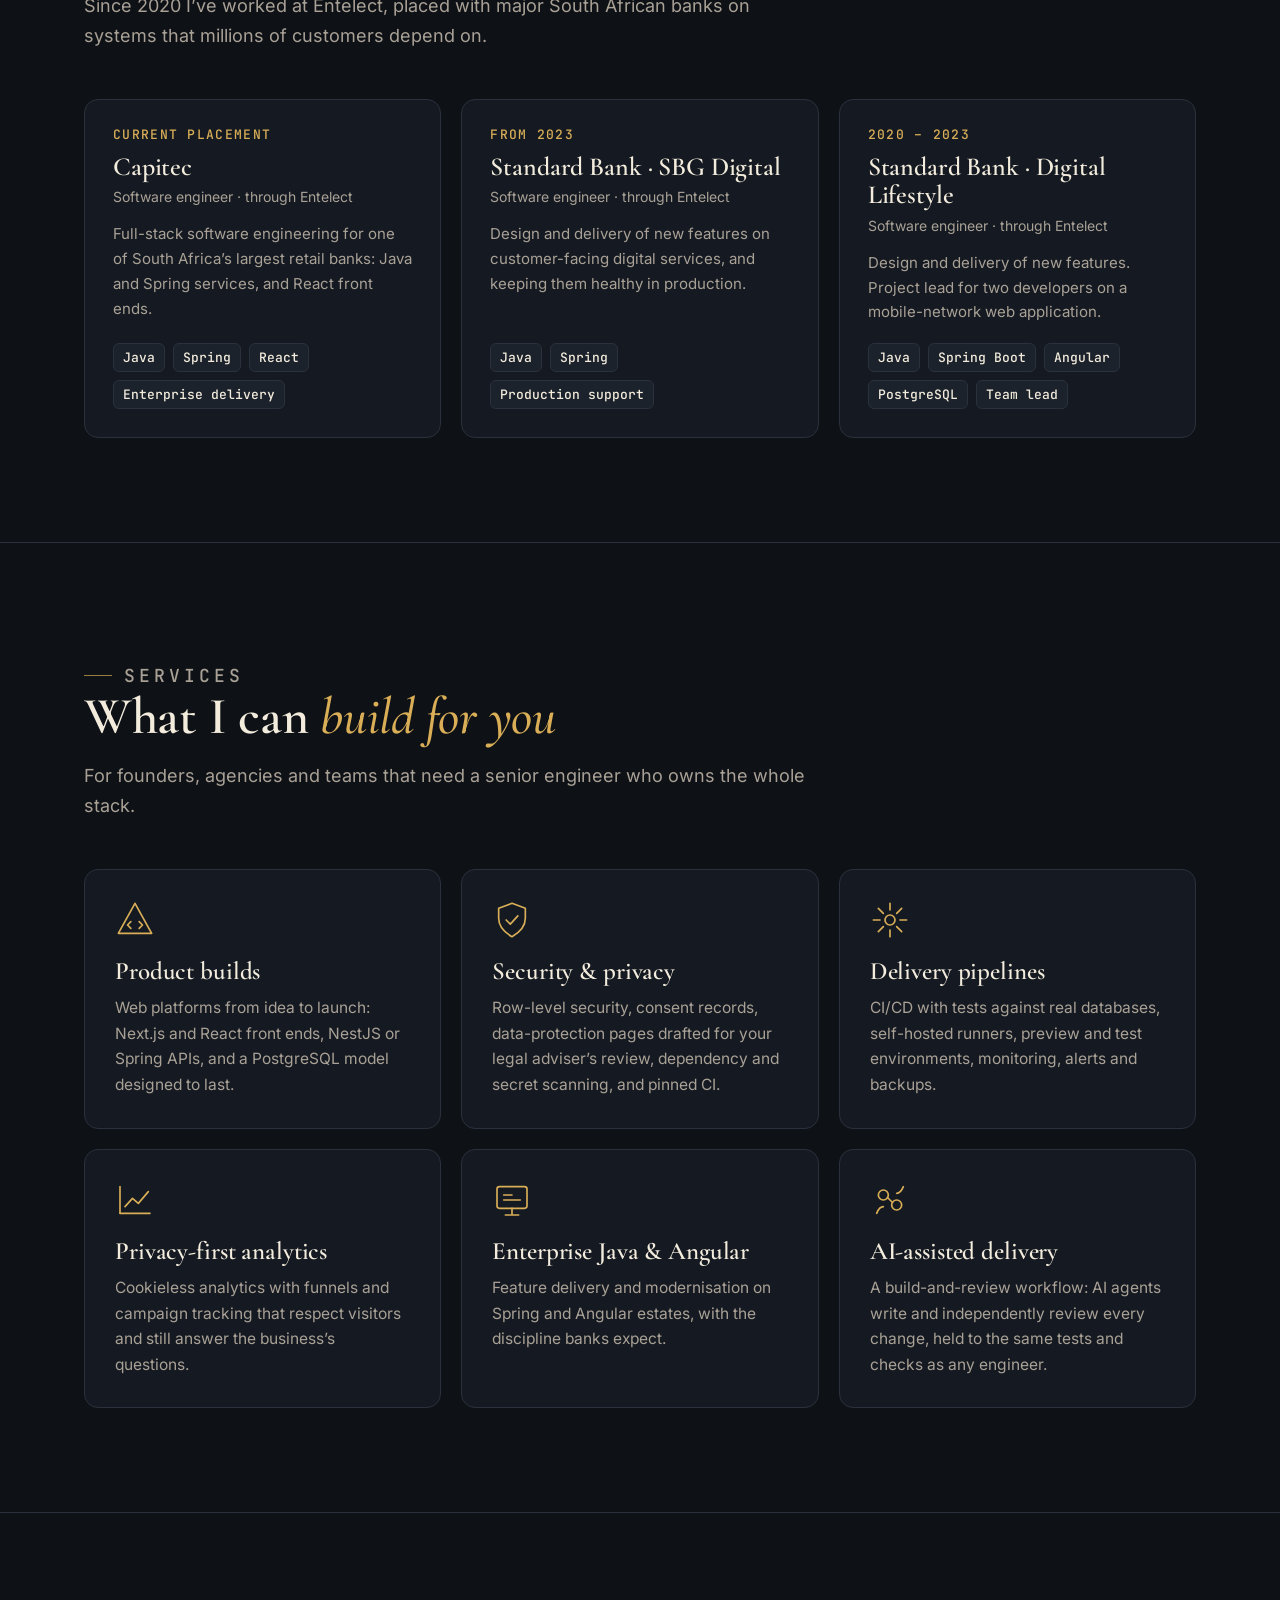
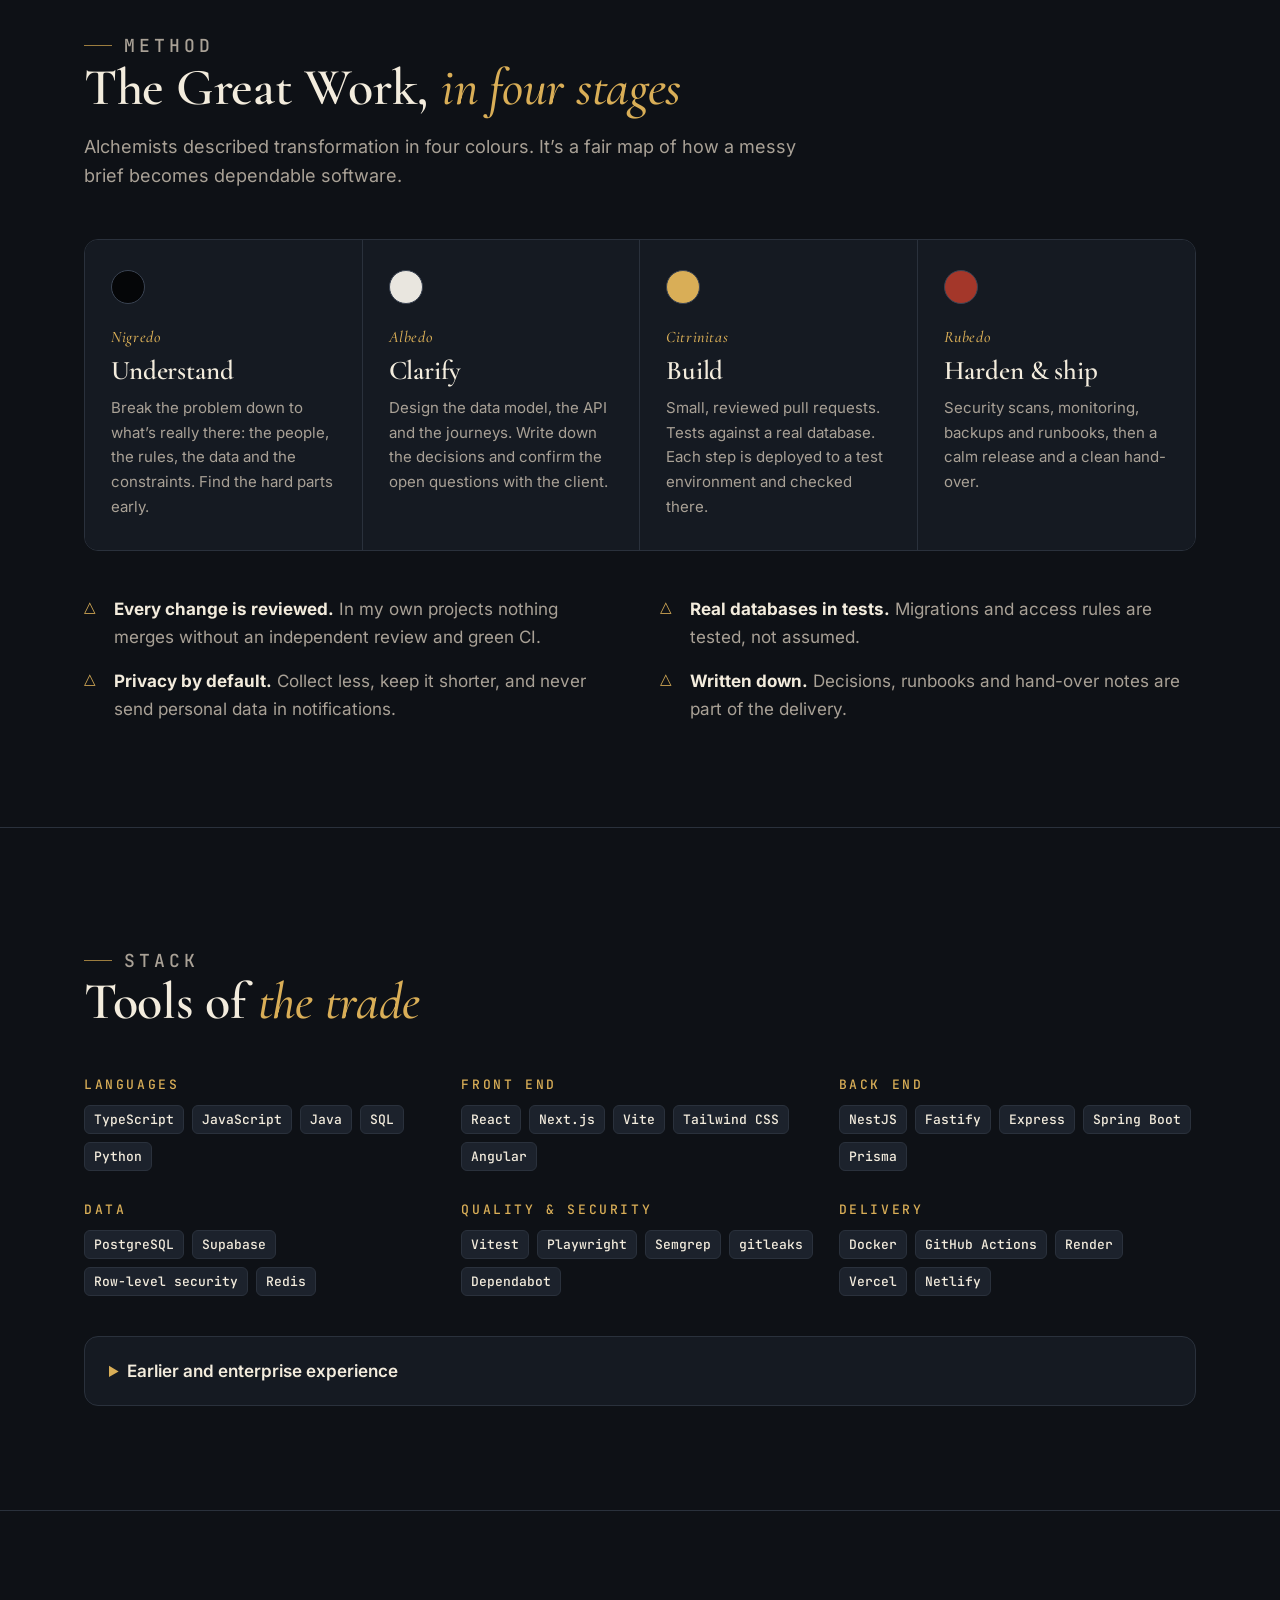
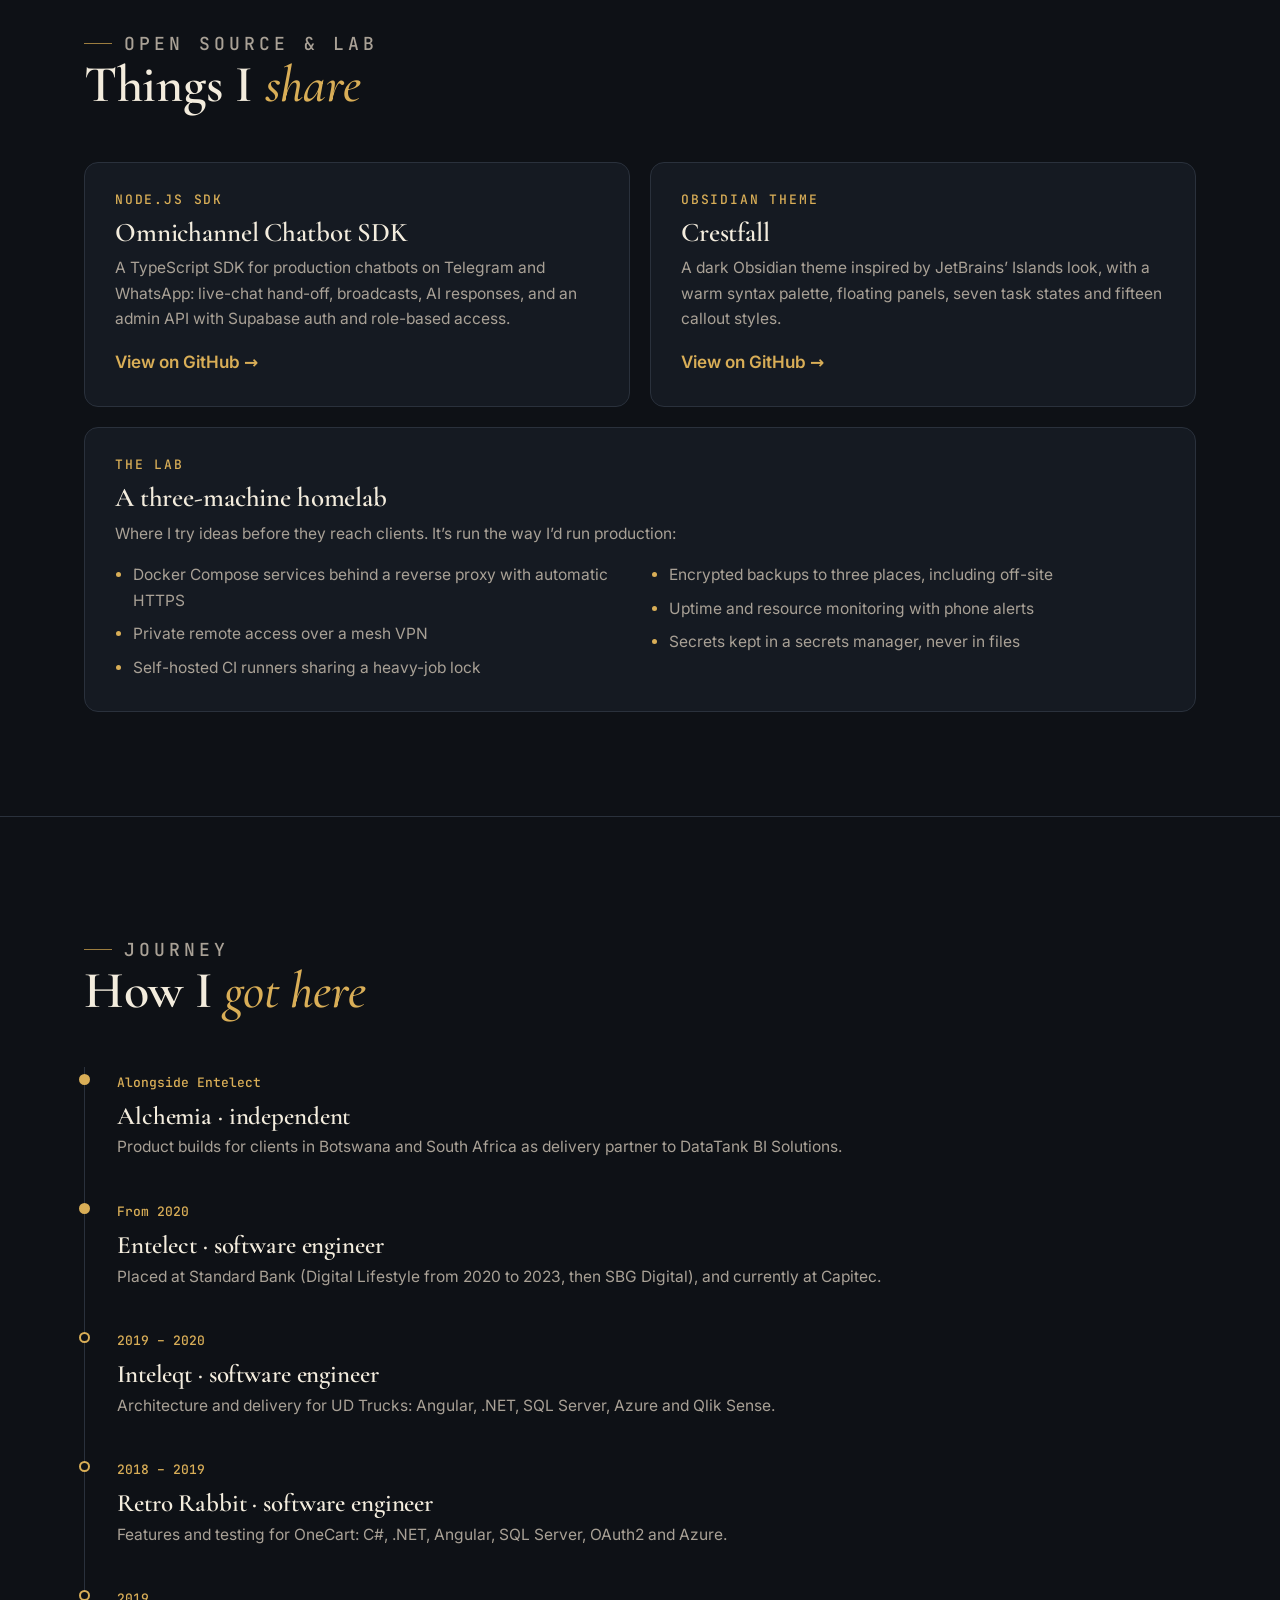
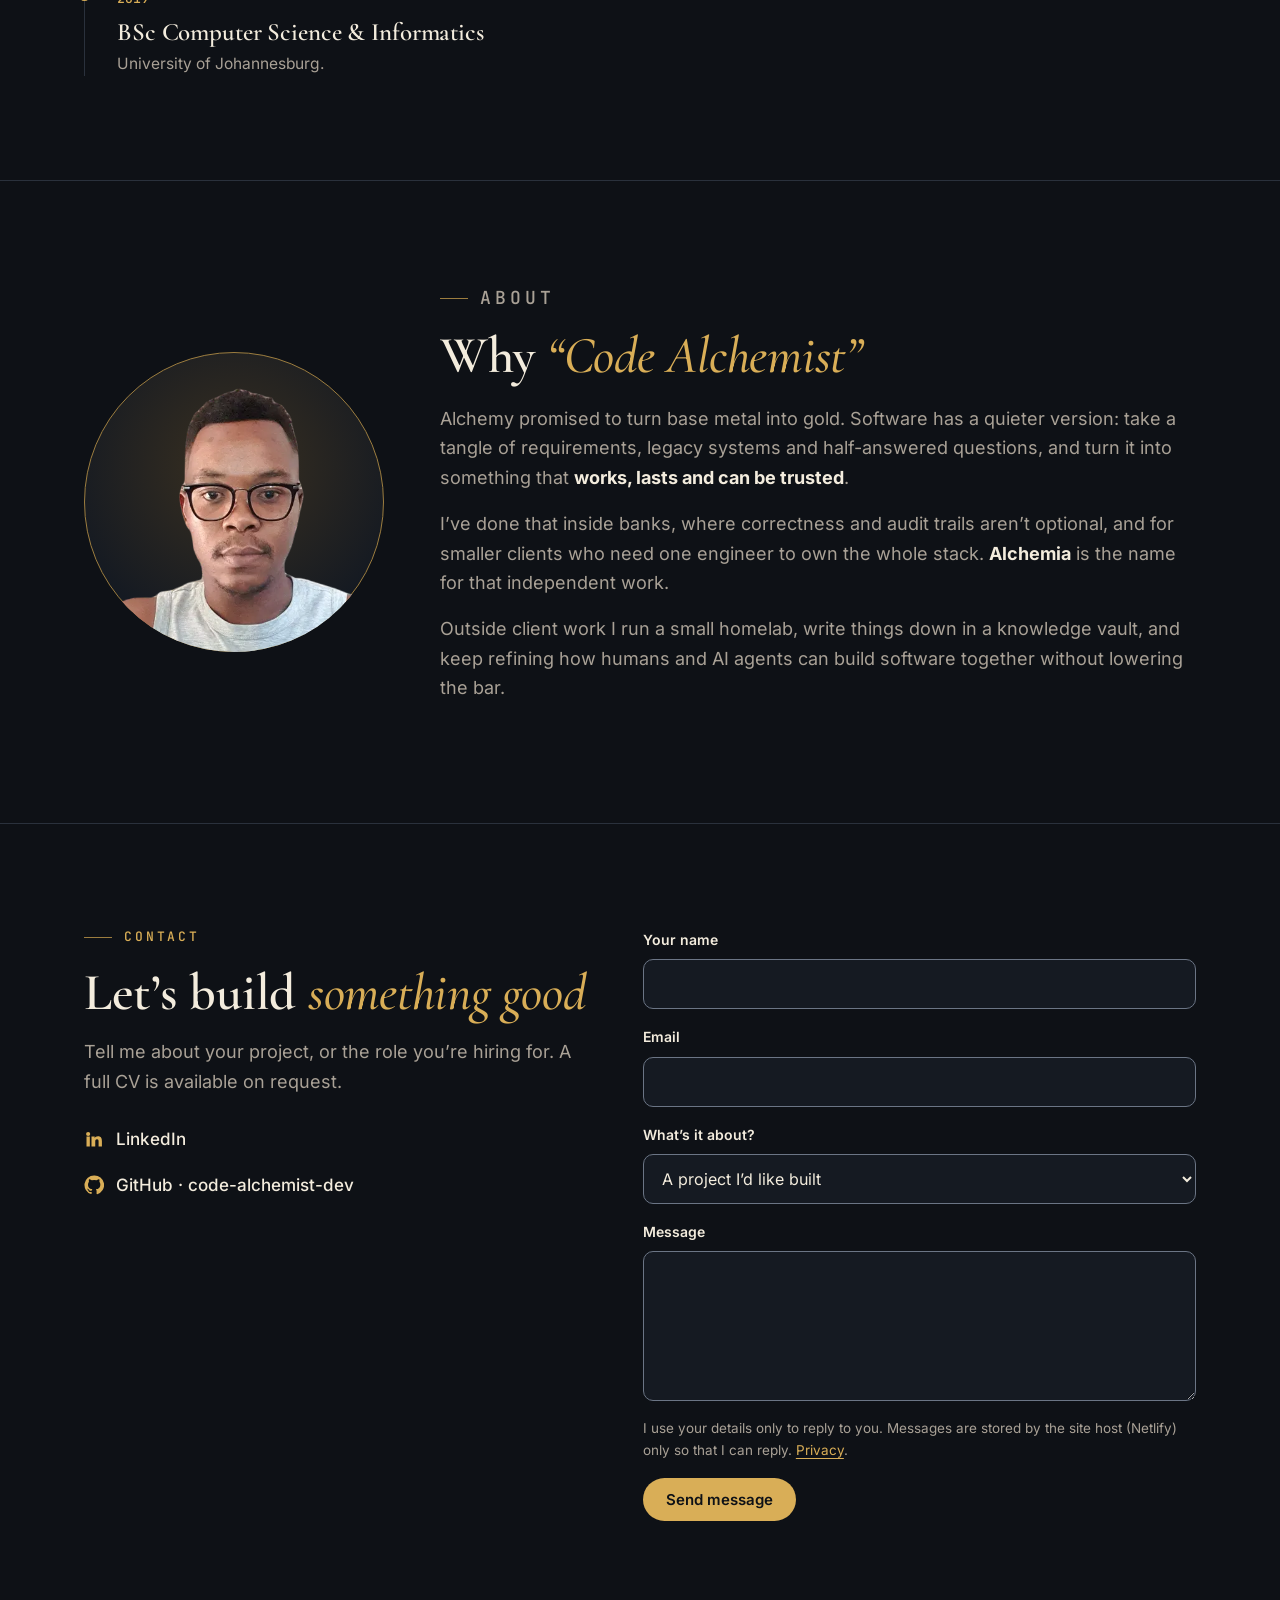
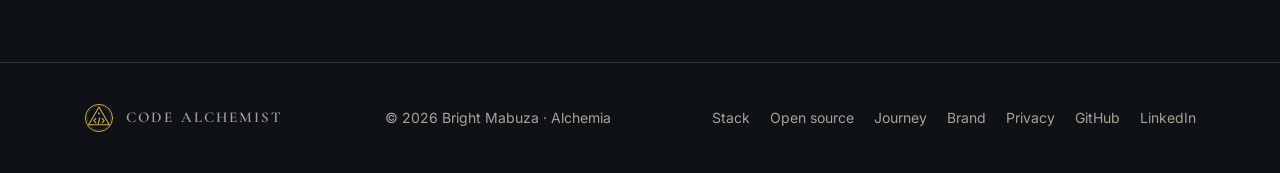
==== commit 2dde5fbc: "content: Capitec placement includes React front ends Co-Authored-By: Claude Opus 5.5 <noreply@anthro" ====
--- a/index.html
+++ b/index.html
@@ -255,8 +255,8 @@
             <span class="when">CURRENT PLACEMENT</span>
             <h3>Capitec</h3>
             <p class="via">Software engineer · through Entelect</p>
-            <p>Software engineering for one of South Africa’s largest retail banks.</p>
-            <ul class="tags" aria-label="Skills"><li>Java</li><li>Spring</li><li>Enterprise delivery</li></ul>
+            <p>Full-stack software engineering for one of South Africa’s largest retail banks: Java and Spring services, and React front ends.</p>
+            <ul class="tags" aria-label="Skills"><li>Java</li><li>Spring</li><li>React</li><li>Enterprise delivery</li></ul>
           </article>
           <article class="ent reveal">
             <span class="when">FROM 2023</span>
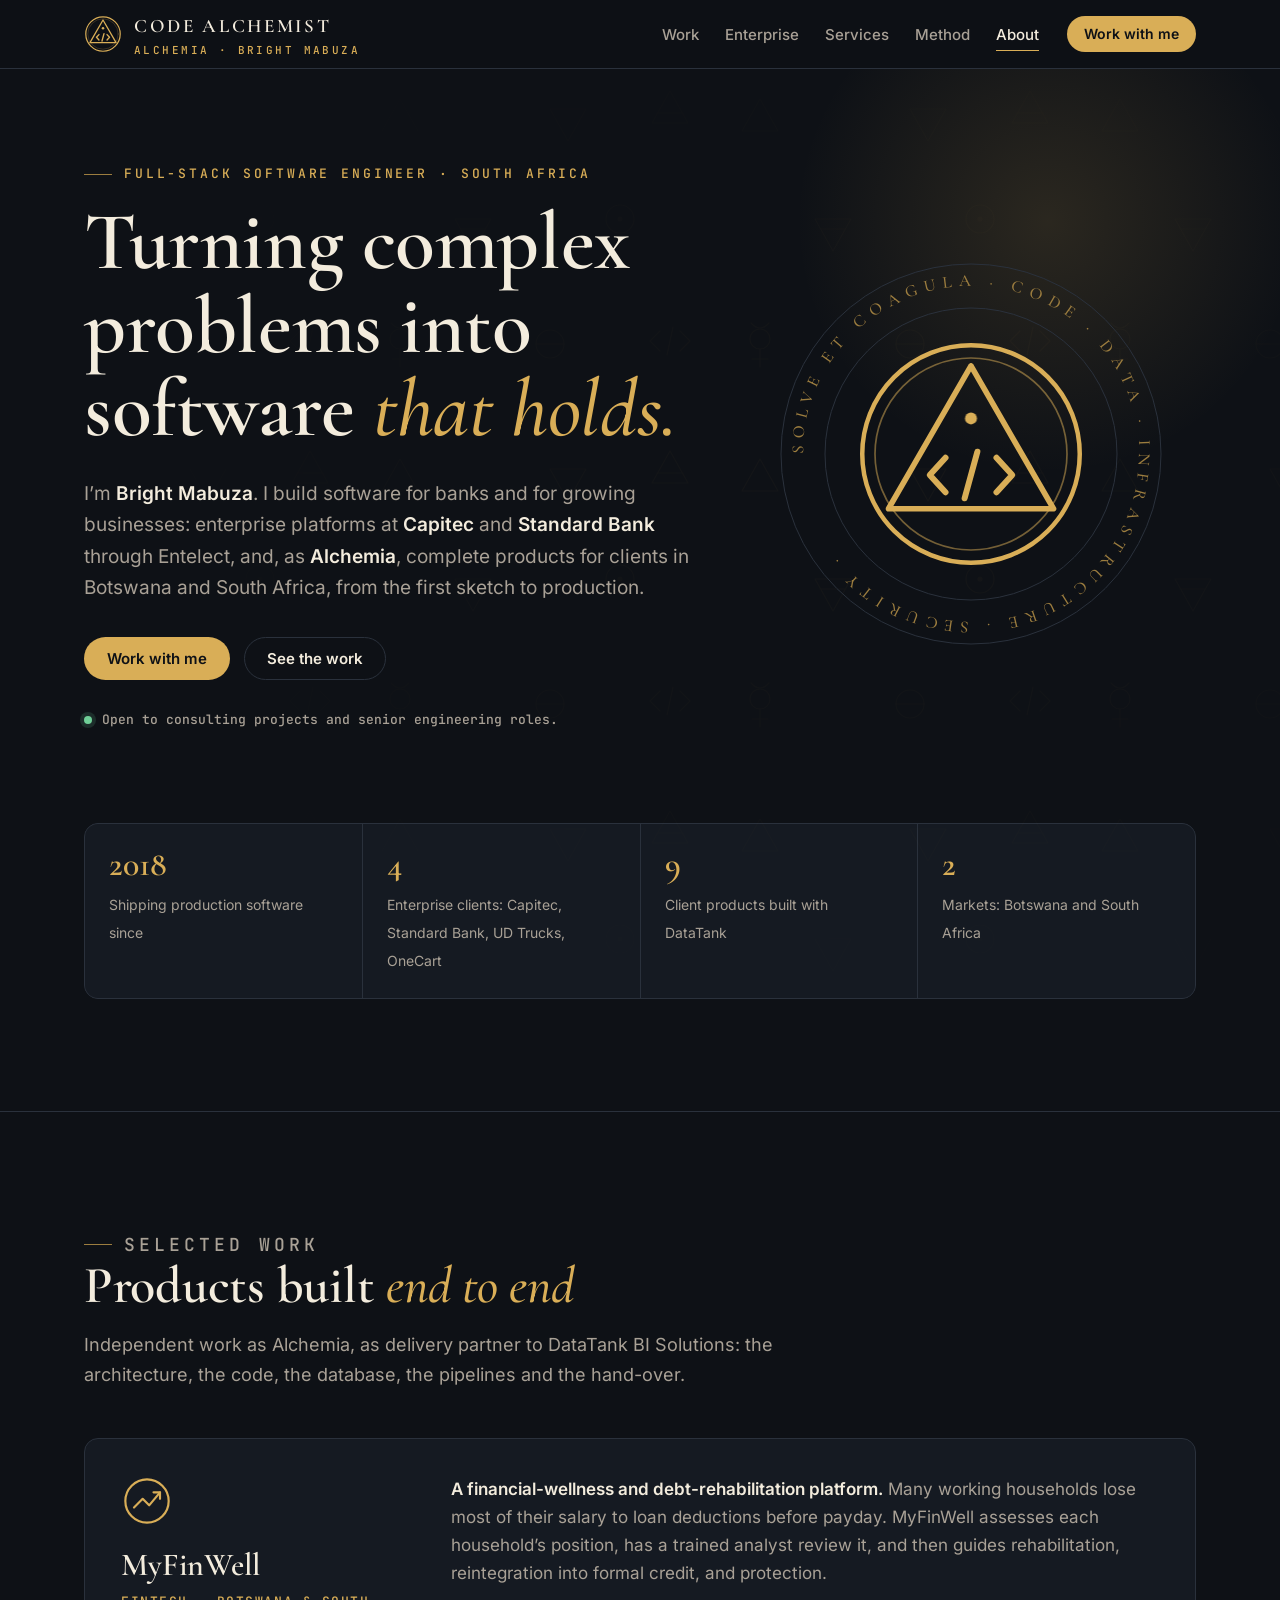
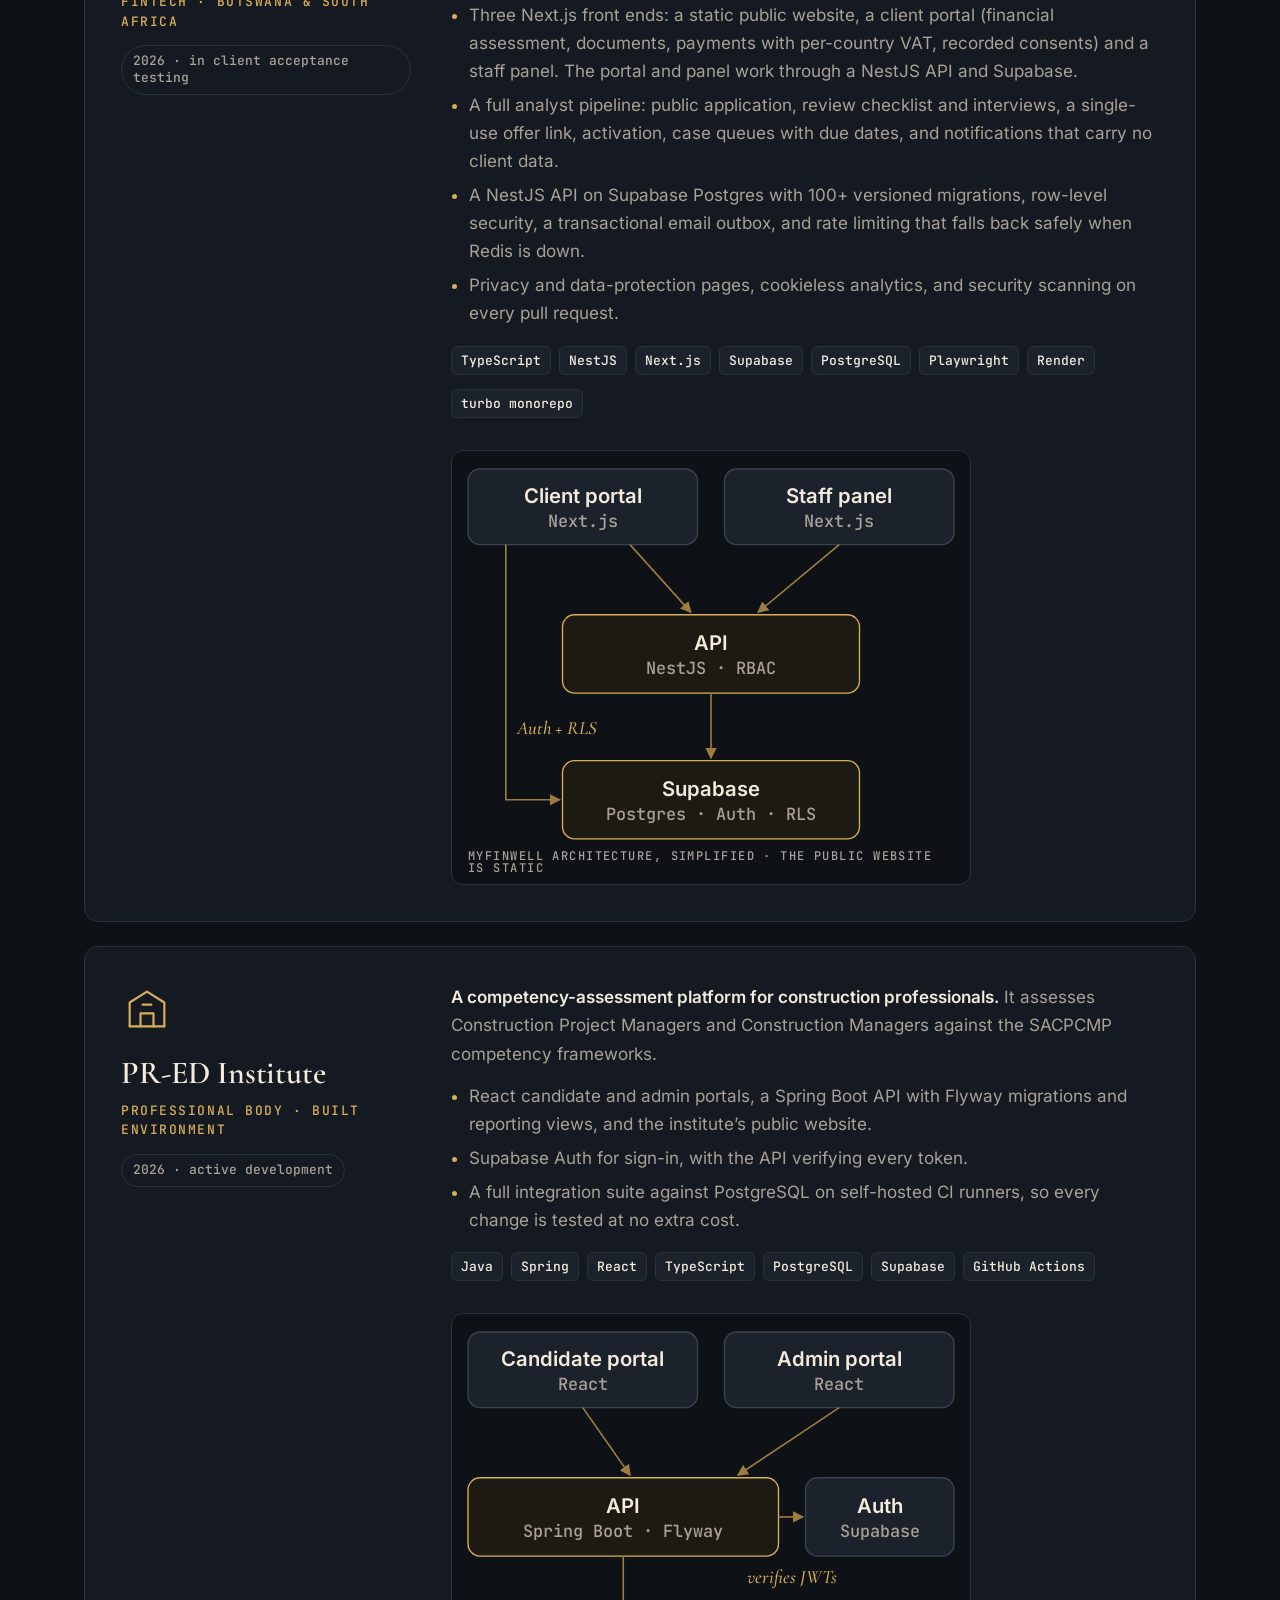
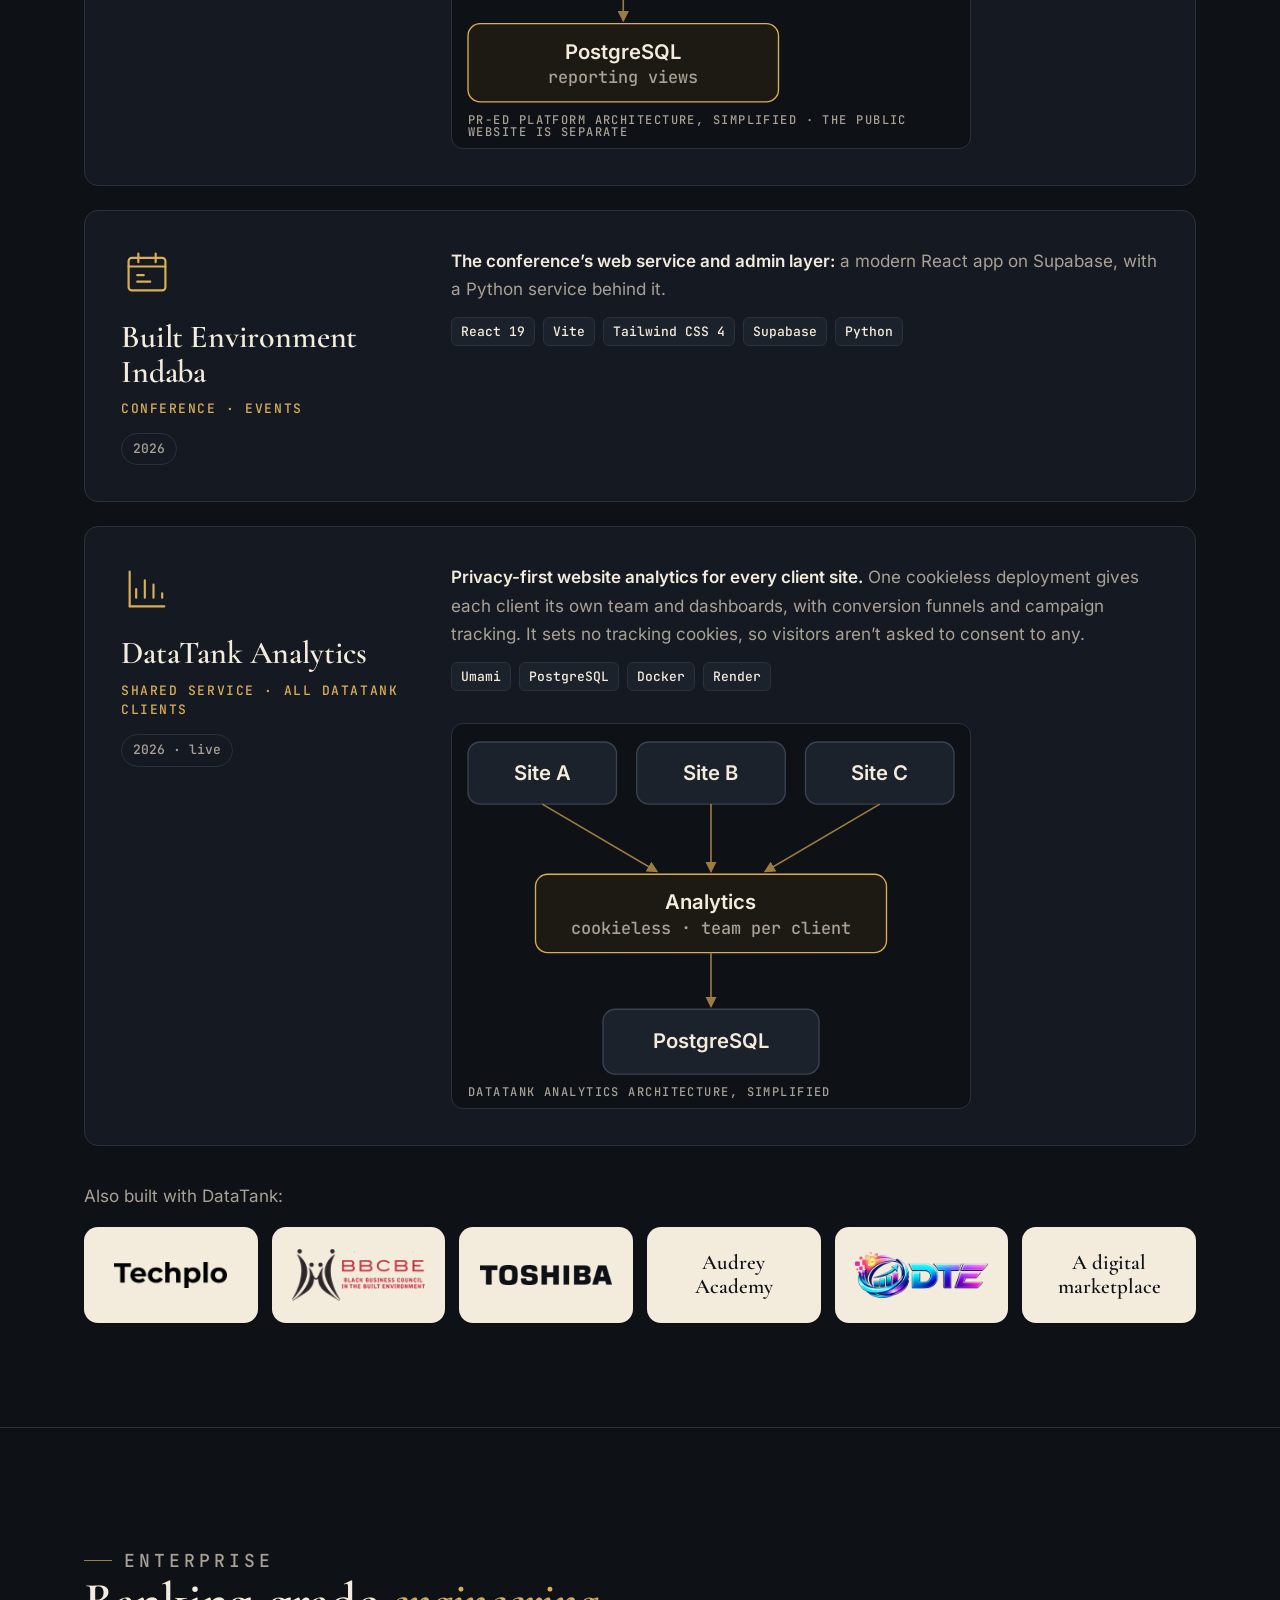
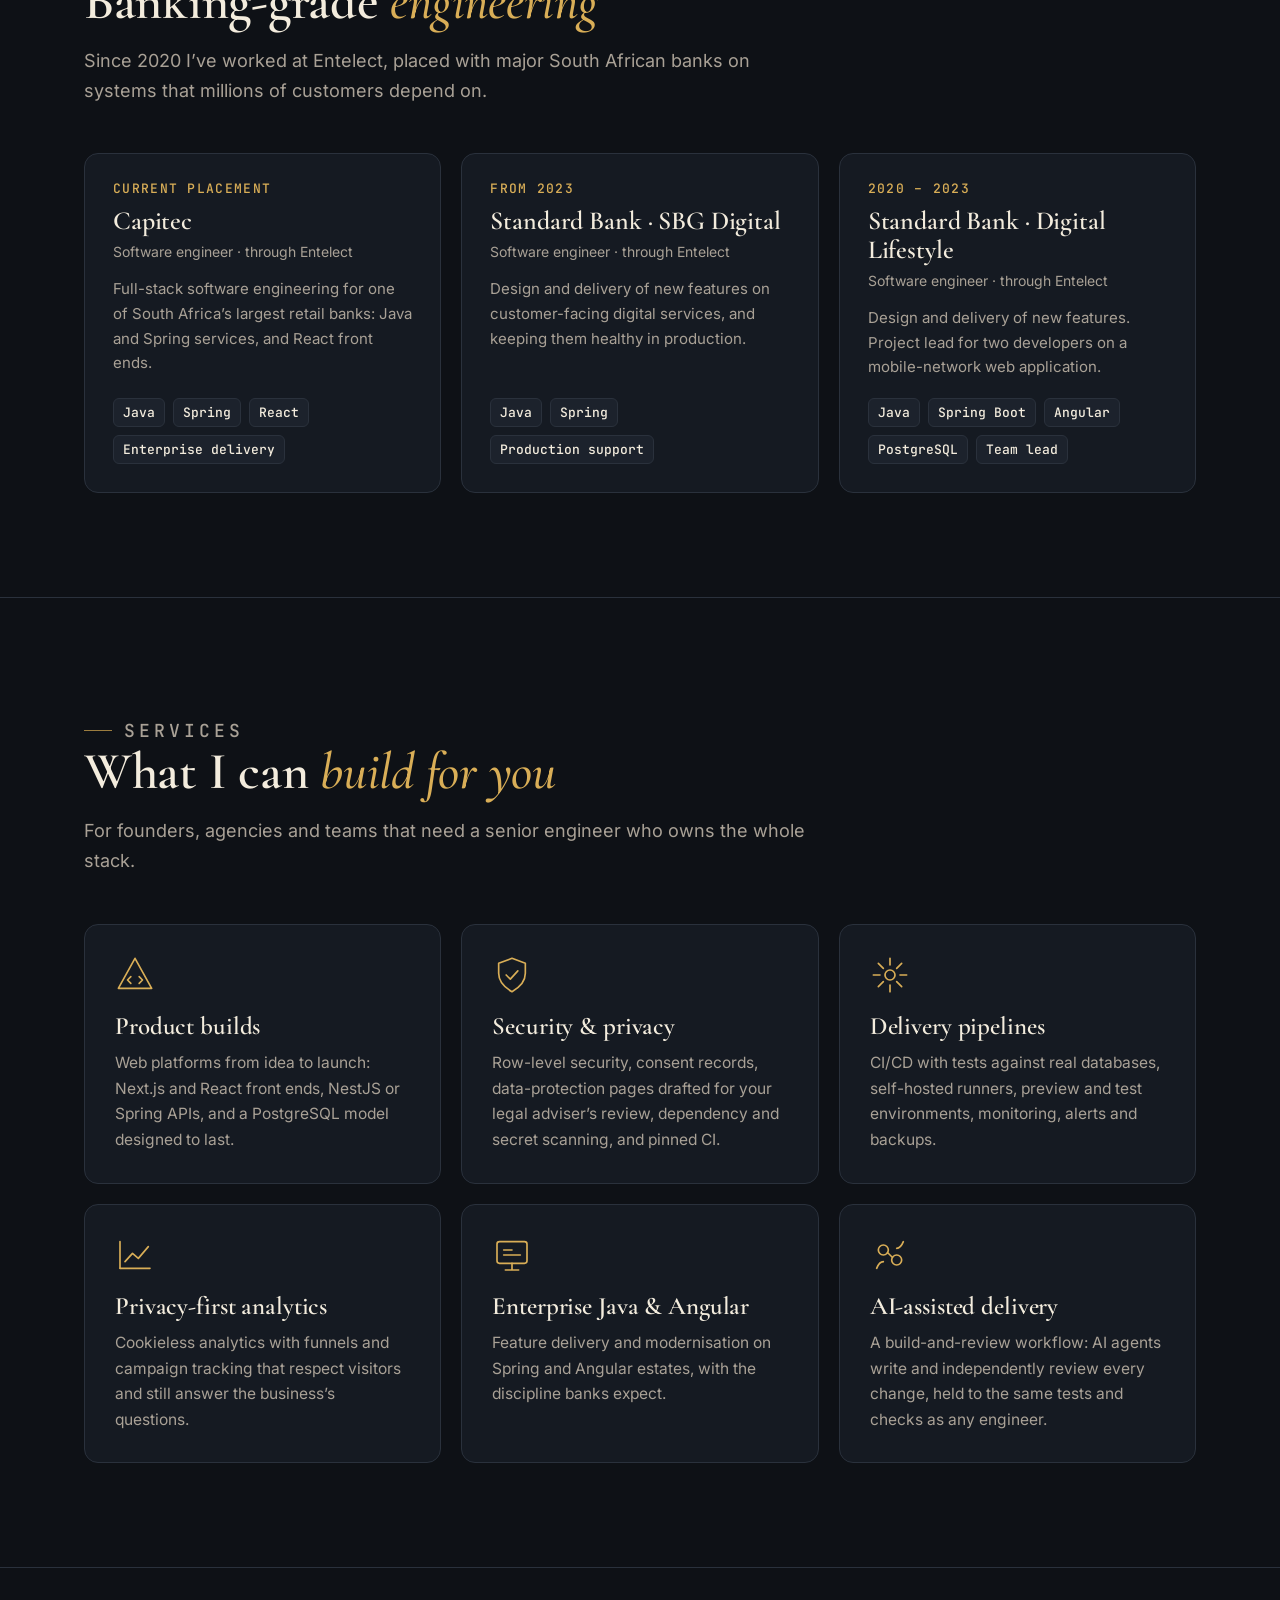
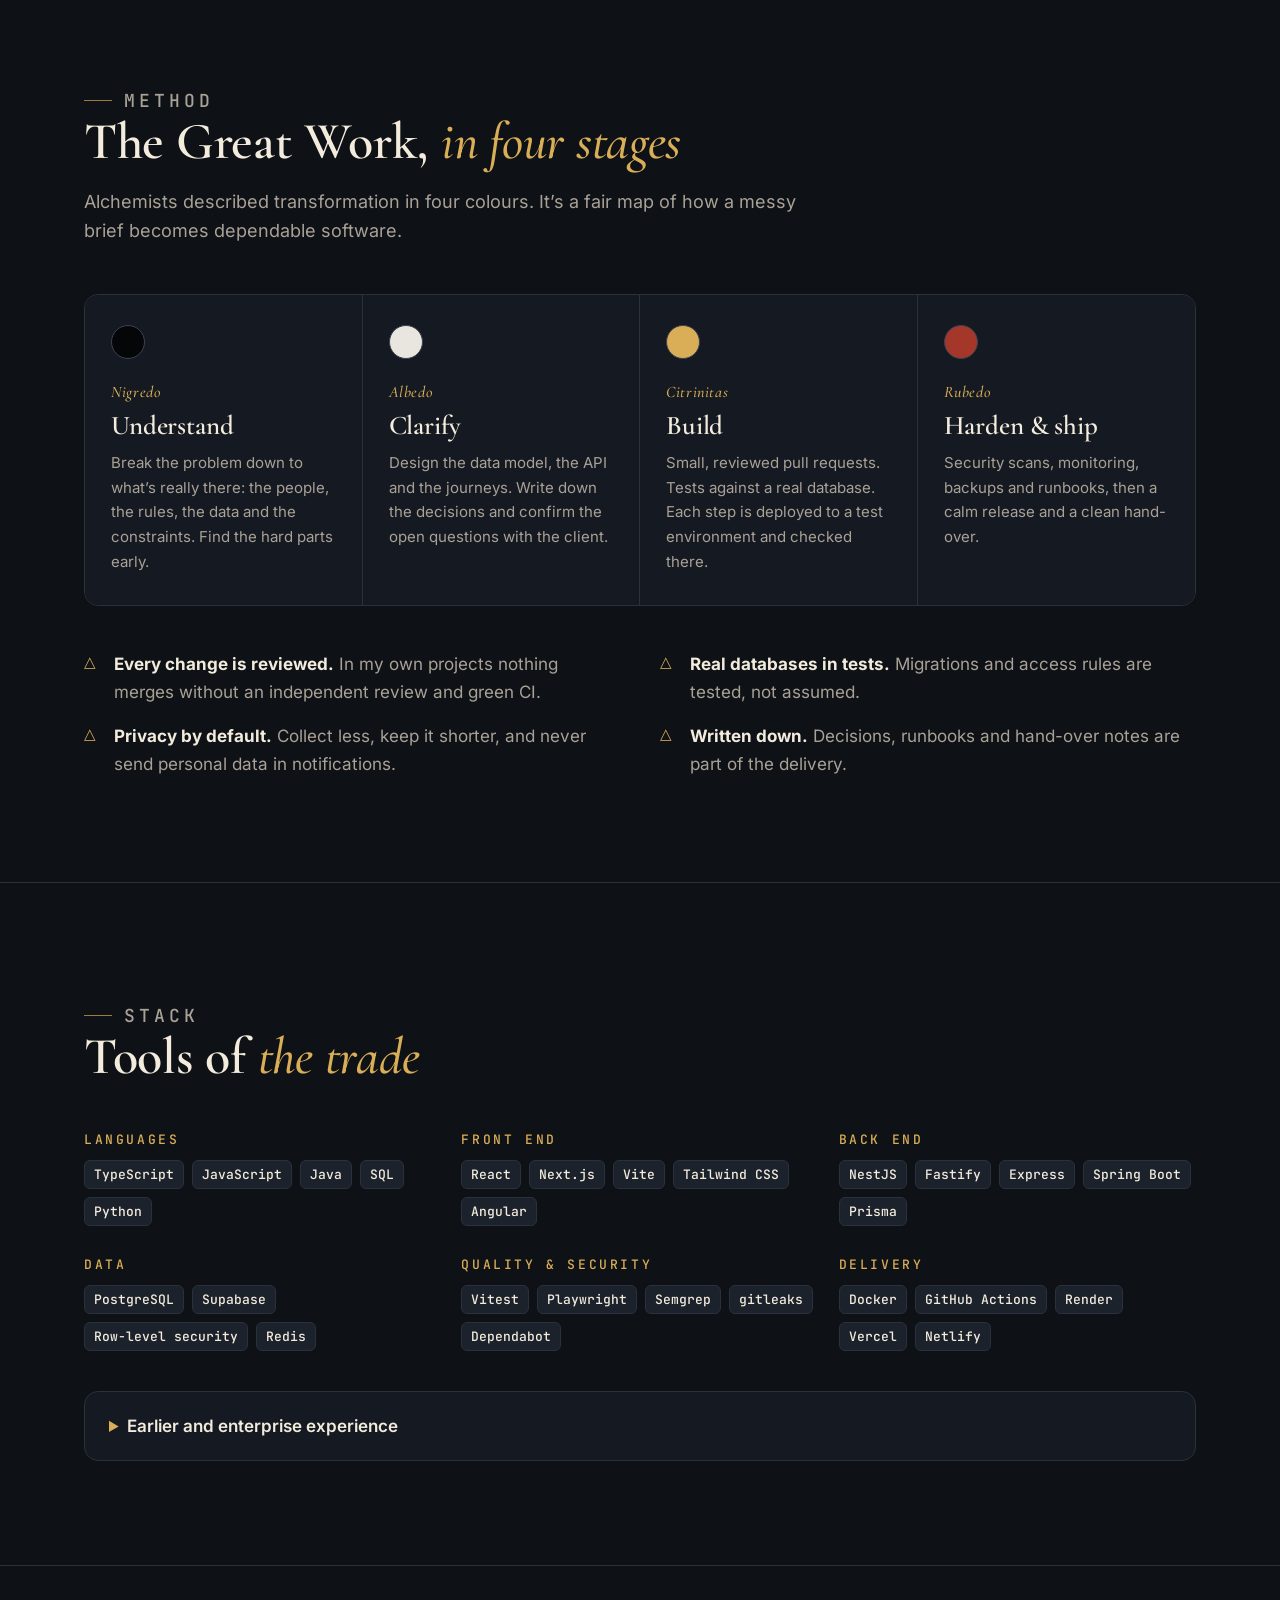
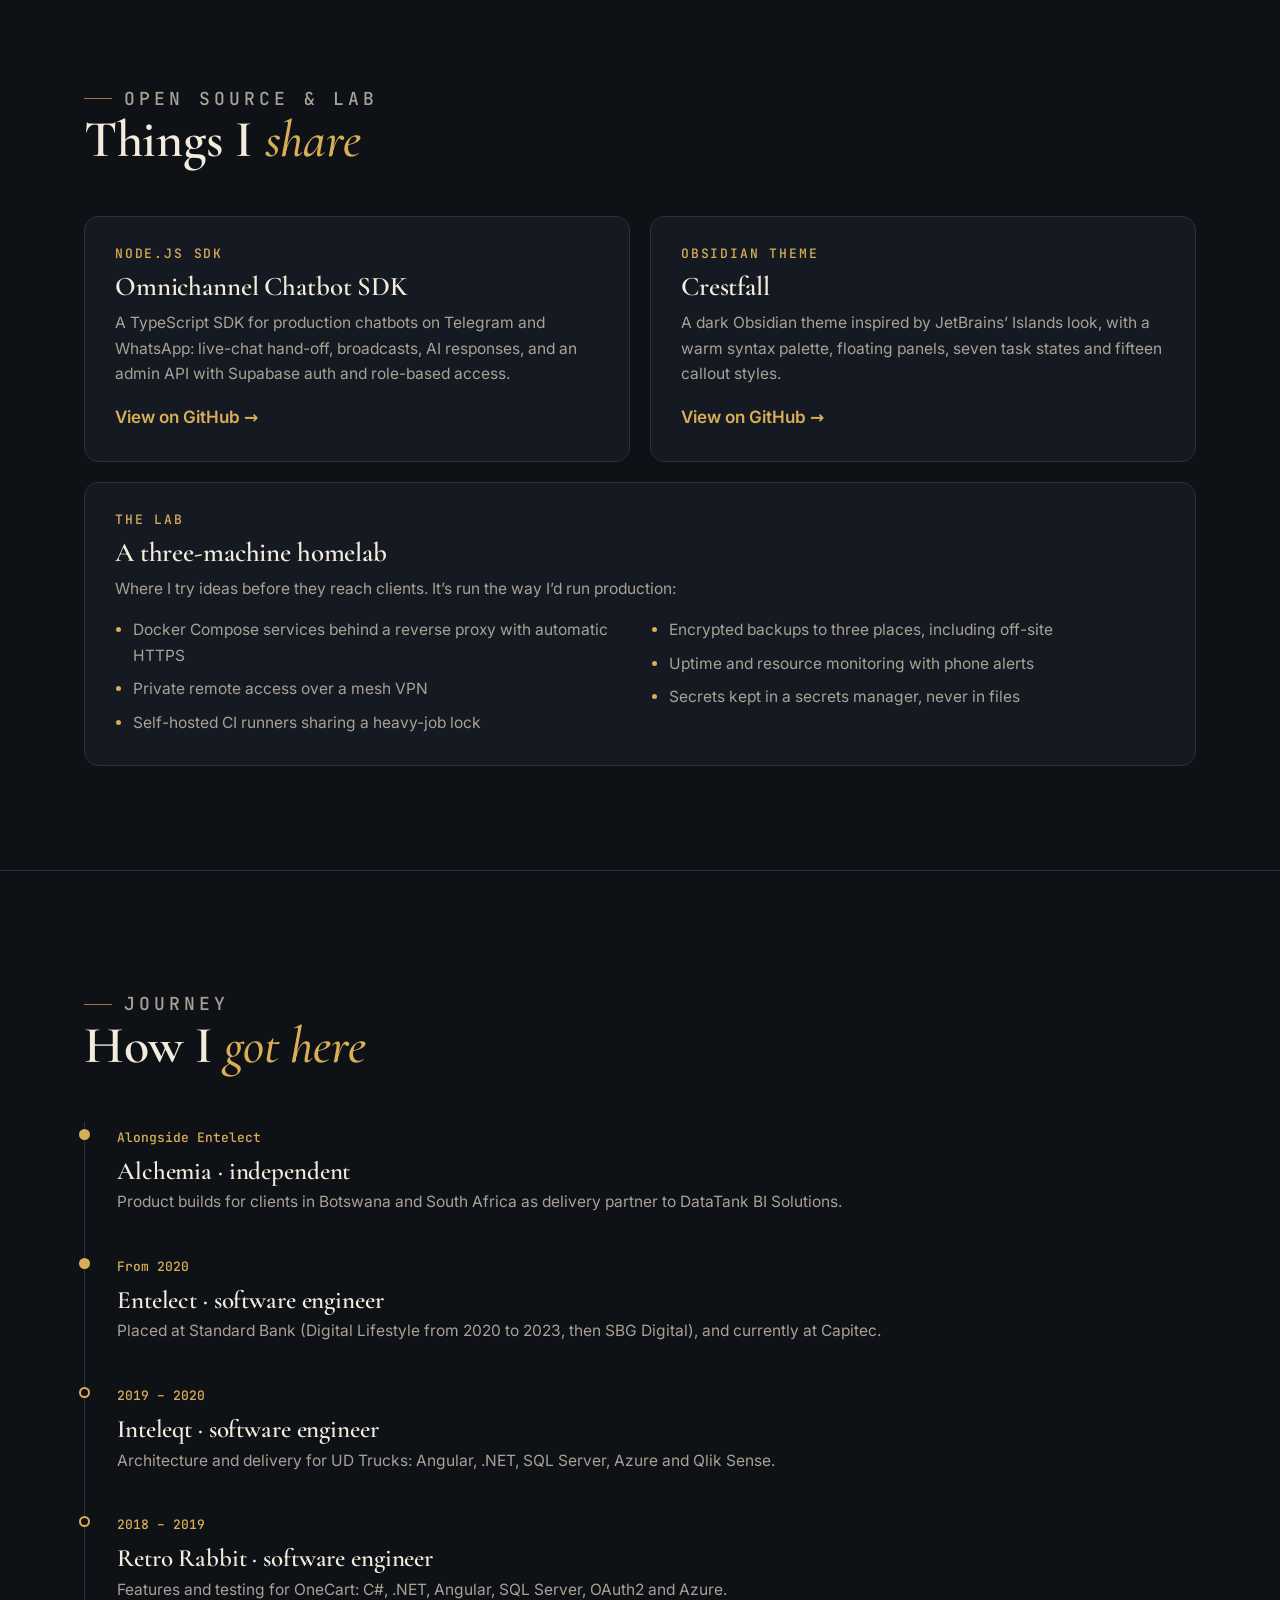
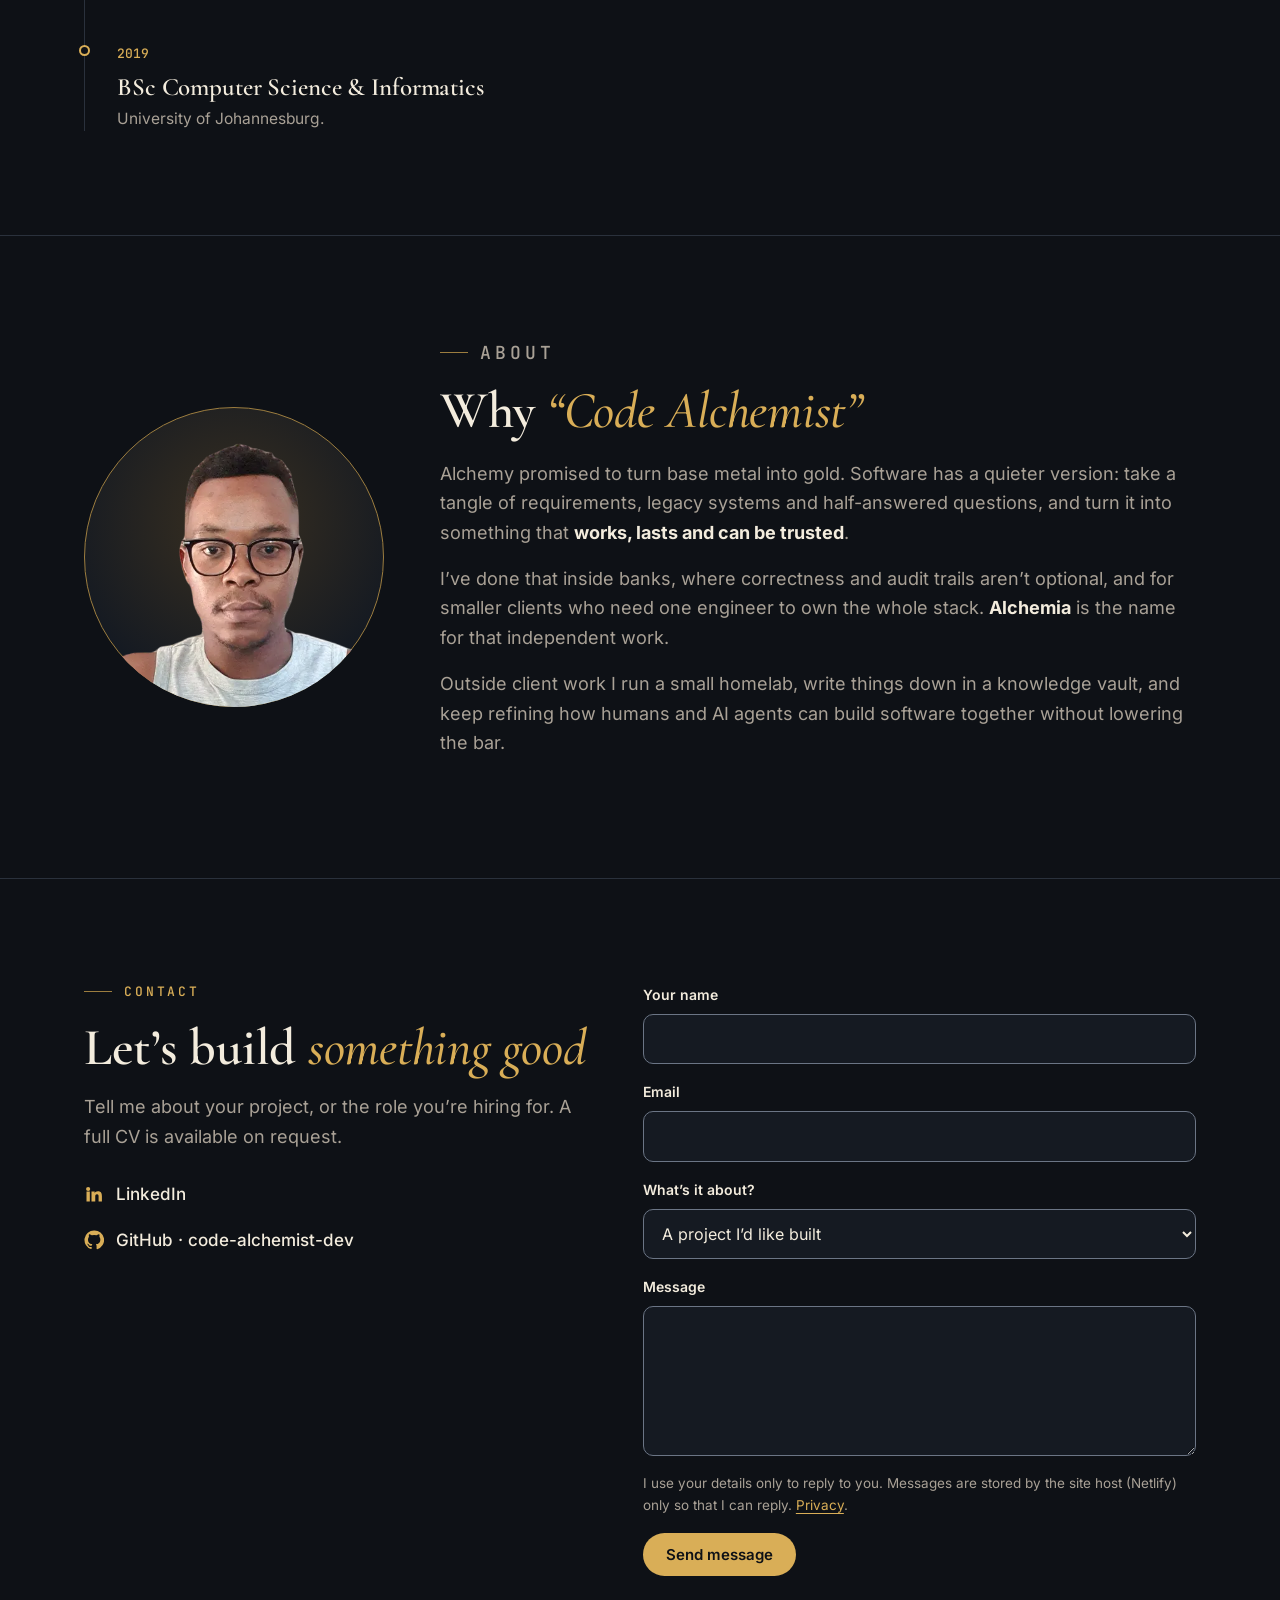
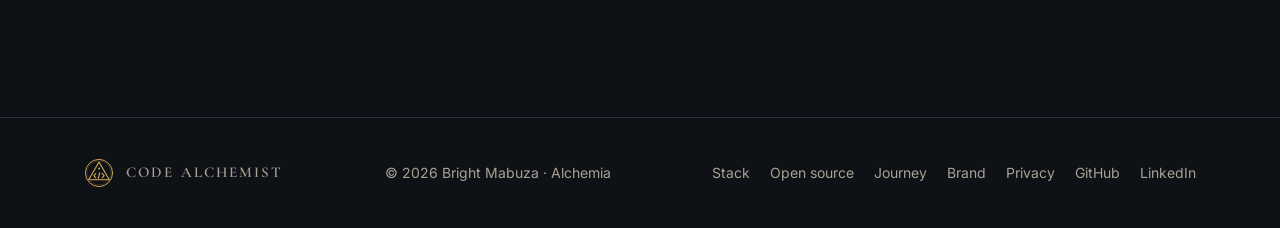
==== commit 689c1040: "content: client logo wall for 'Also built with DataTank' Logos from the clients' own repos (Techplo," ====
--- a/index.html
+++ b/index.html
@@ -235,8 +235,13 @@
 
         <div class="more-clients reveal">
           <p>Also built with DataTank:</p>
-          <ul>
-            <li>Techplo</li><li>BBCBE</li><li>Toshiba TV South Africa</li><li>Audrey Academy</li><li>DTE</li><li>A digital marketplace</li>
+          <ul class="logo-wall">
+            <li><img class="lg-techplo" src="assets/img/clients/techplo.webp" alt="Techplo" width="488" height="112" loading="lazy" decoding="async"></li>
+            <li><img class="lg-bbcbe" src="assets/img/clients/bbcbe.webp" alt="BBCBE, Black Business Council in the Built Environment" width="288" height="112" loading="lazy" decoding="async"></li>
+            <li><img class="lg-toshiba" src="assets/img/clients/toshiba.webp" alt="Toshiba TV South Africa" width="736" height="112" loading="lazy" decoding="async"></li>
+            <li><span class="lg-text">Audrey Academy</span></li>
+            <li><img class="lg-dte" src="assets/img/clients/dte.webp" alt="DTE, Digital Transformation Engine" width="325" height="112" loading="lazy" decoding="async"></li>
+            <li><span class="lg-text">A digital marketplace</span></li>
           </ul>
         </div>
       </div>
--- a/assets/css/styles.css
+++ b/assets/css/styles.css
@@ -174,8 +174,17 @@
 ul.tags { display: flex; flex-wrap: wrap; gap: 8px; list-style: none; padding: 0; margin: 0; }
 ul.tags li { font: 500 13px/1 var(--mono); color: var(--cream); background: var(--ink-3); border: 1px solid var(--line); border-radius: 6px; padding: 7px 9px; }
 .more-clients { margin-top: 36px; color: var(--muted); }
-.more-clients ul { display: flex; flex-wrap: wrap; gap: 10px; list-style: none; padding: 0; margin: 14px 0 0; }
-.more-clients li { border: 1px solid var(--line); border-radius: 999px; padding: 8px 14px; font-size: 14px; color: var(--cream); }
+/* Client logo wall: uniform cream tiles so logos keep their own colours on the dark page. */
+.logo-wall { display: grid; grid-template-columns: repeat(auto-fill, minmax(168px, 1fr)); gap: 14px; list-style: none; padding: 0; margin: 16px 0 0; }
+.logo-wall li { display: flex; align-items: center; justify-content: center; height: 96px; padding: 14px 18px; background: var(--cream); border: 1px solid transparent; border-radius: 14px; box-shadow: 0 1px 0 rgba(0,0,0,.25); transition: transform .25s ease, box-shadow .25s ease, border-color .25s ease; }
+.logo-wall li:hover { transform: translateY(-3px); border-color: var(--gold); box-shadow: 0 10px 28px -12px rgba(217,174,87,.55); }
+.logo-wall img { display: block; width: auto; max-width: 100%; height: auto; object-fit: contain; }
+.logo-wall .lg-techplo { max-height: 26px; }
+.logo-wall .lg-toshiba { max-height: 20px; }
+.logo-wall .lg-bbcbe { max-height: 52px; }
+.logo-wall .lg-dte { max-height: 46px; }
+.logo-wall .lg-text { font-family: var(--serif); font-size: 21px; font-weight: 600; line-height: 1.15; color: var(--ink); text-align: center; }
+@media (prefers-reduced-motion: reduce) { .logo-wall li { transition: none; } .logo-wall li:hover { transform: none; } }
 
 /* ---------- Enterprise ---------- */
 .enterprise { display: grid; grid-template-columns: repeat(3, 1fr); gap: 20px; }
